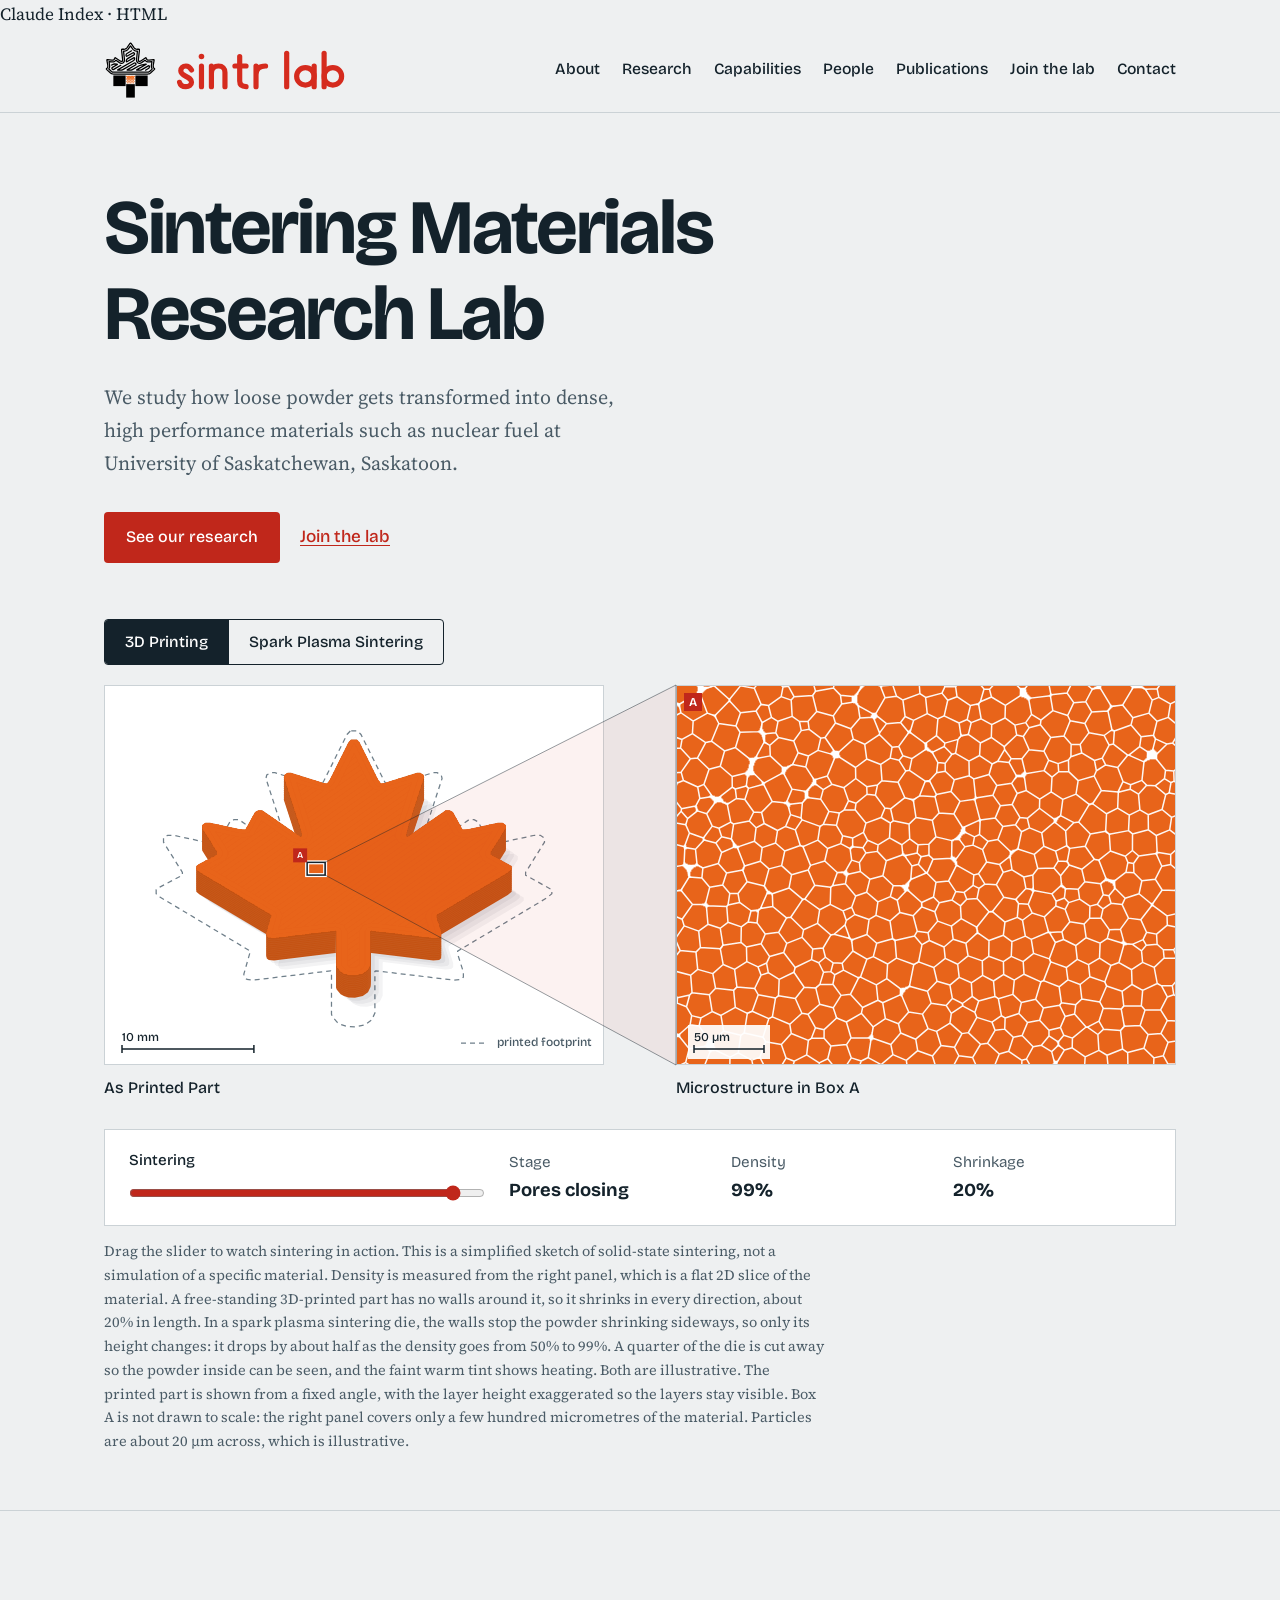
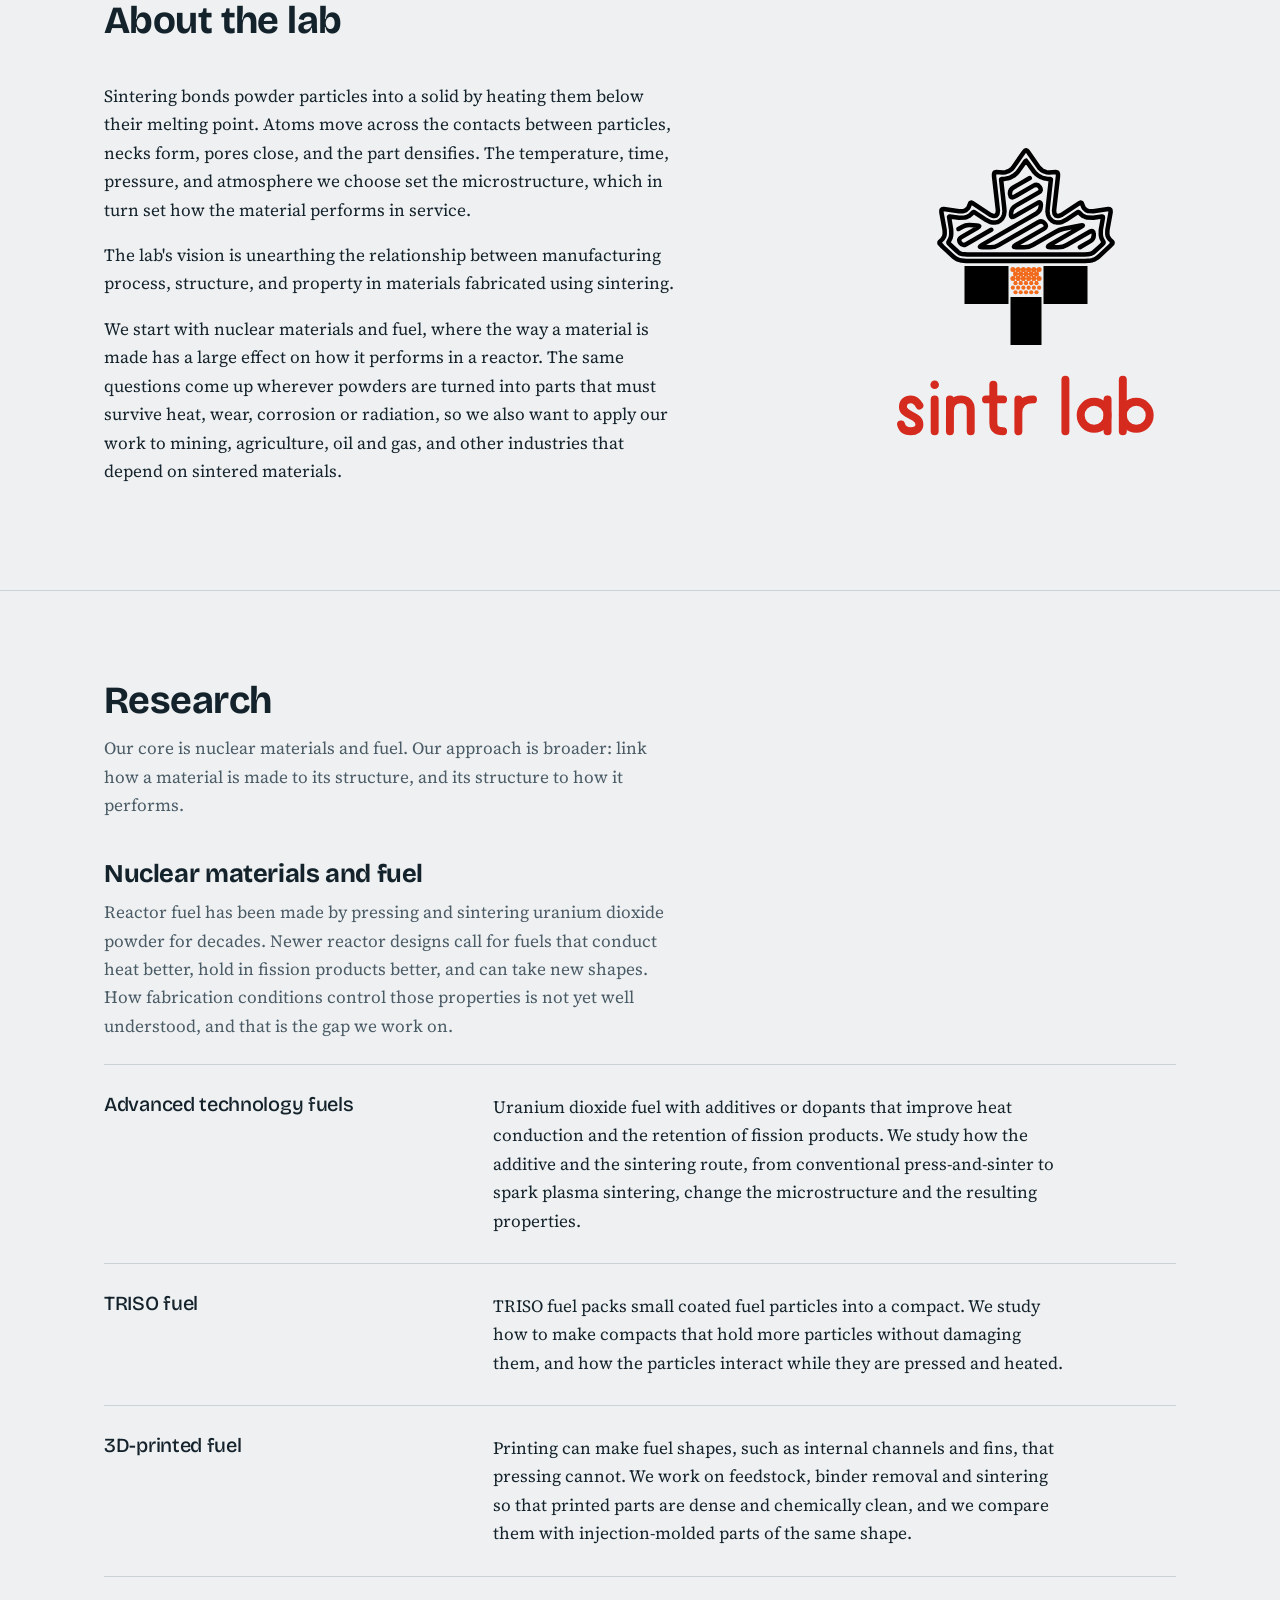
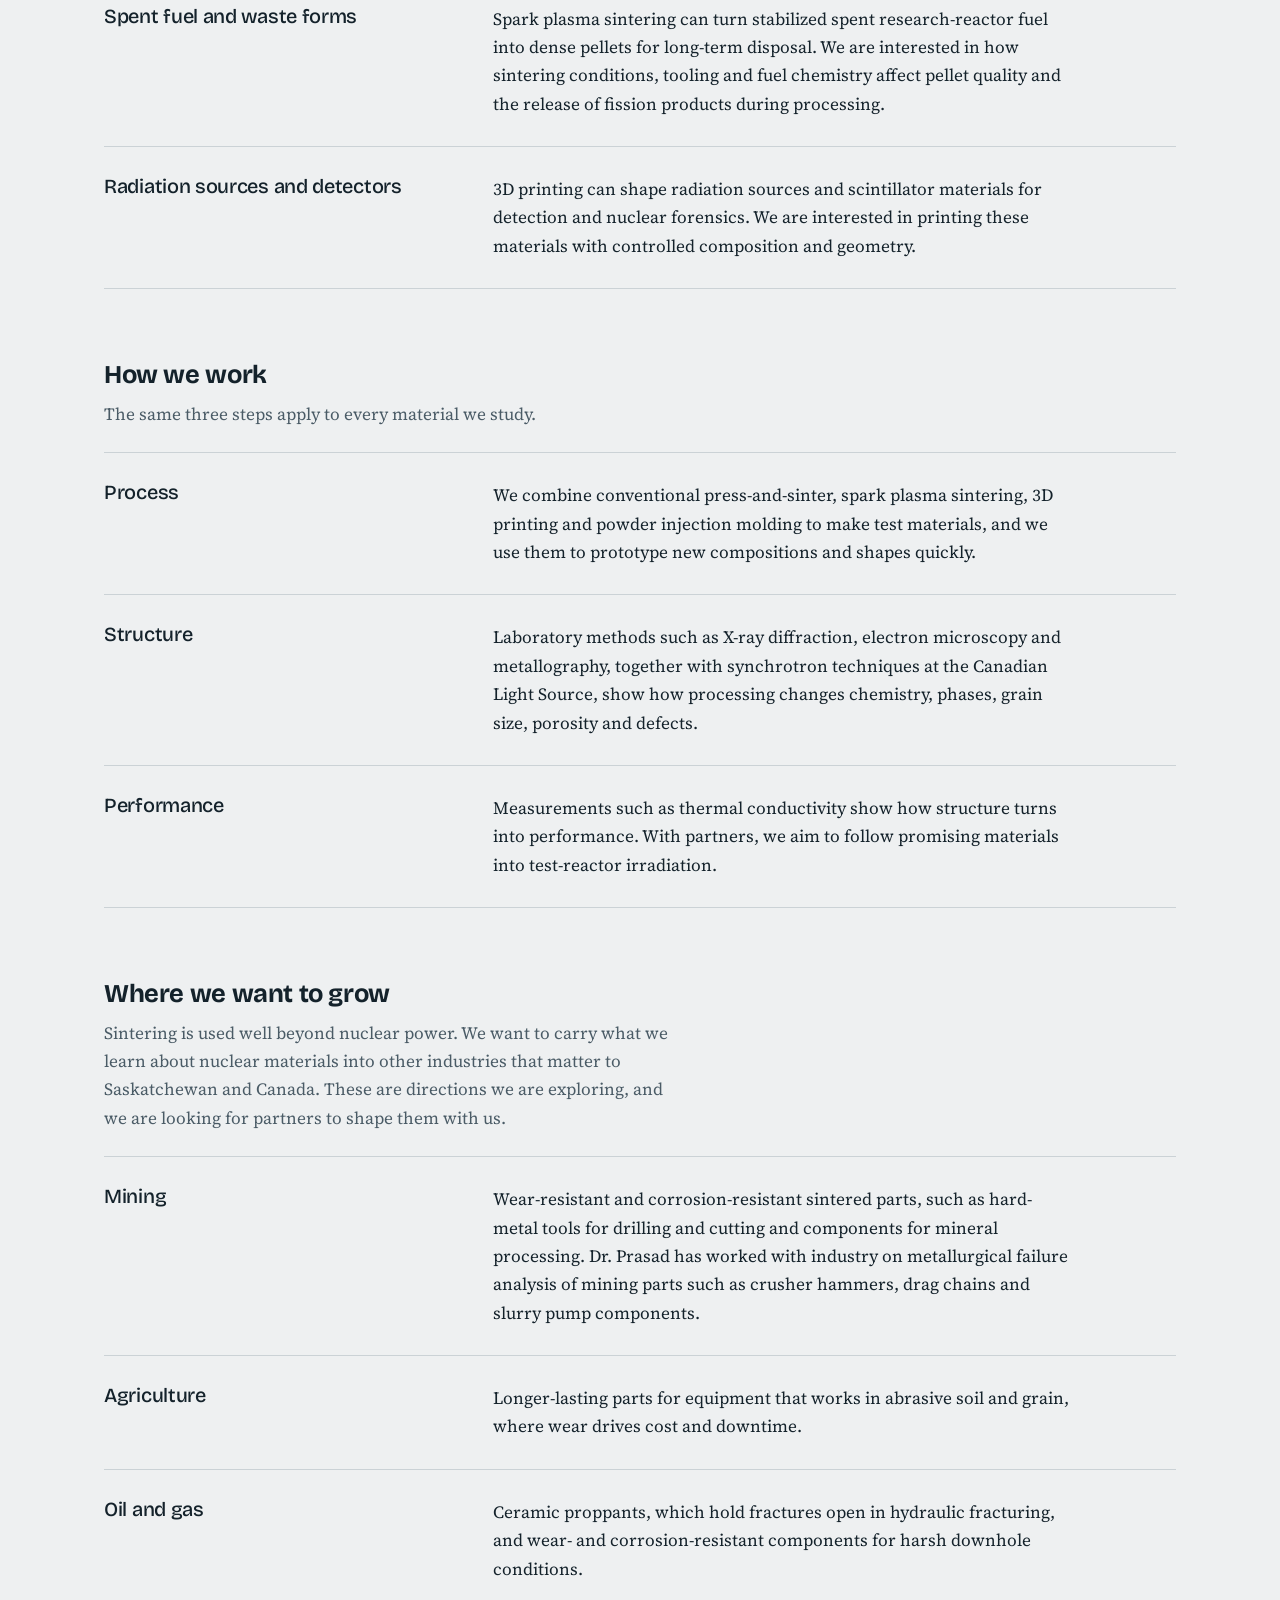
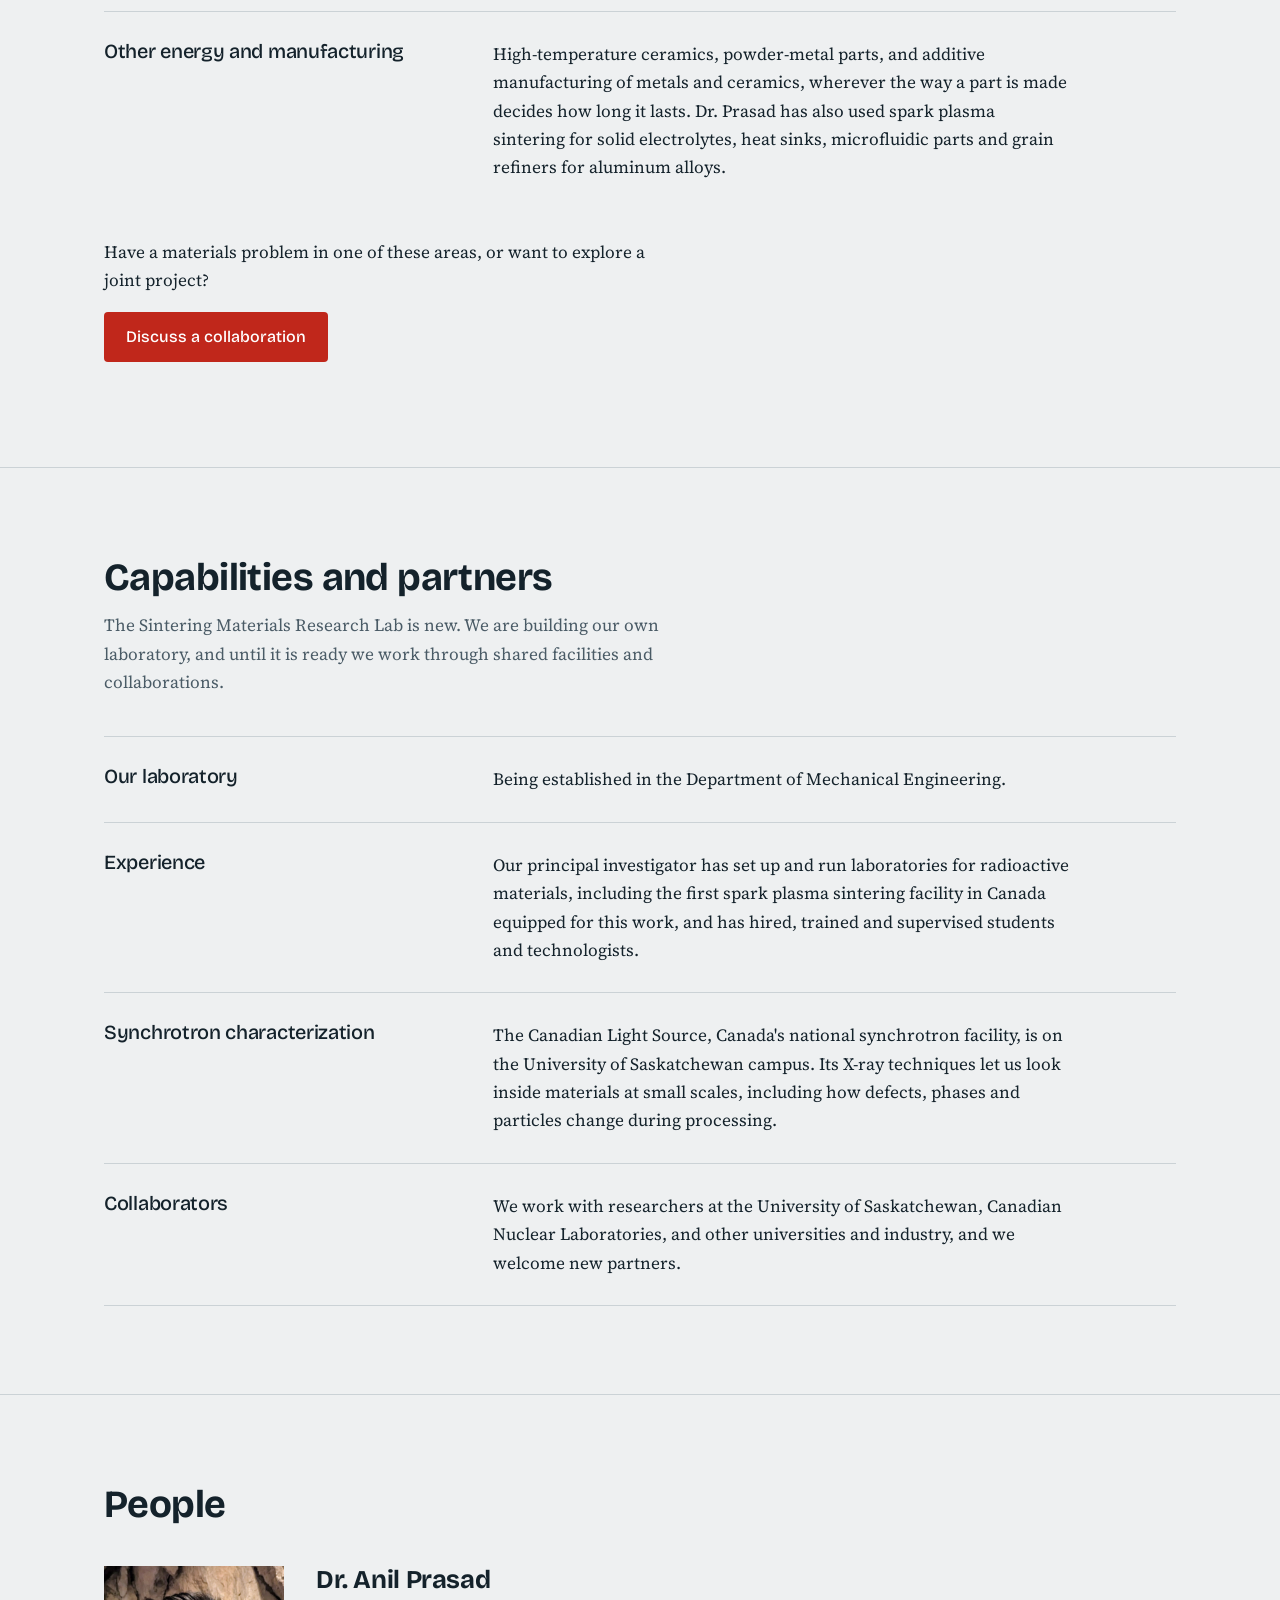
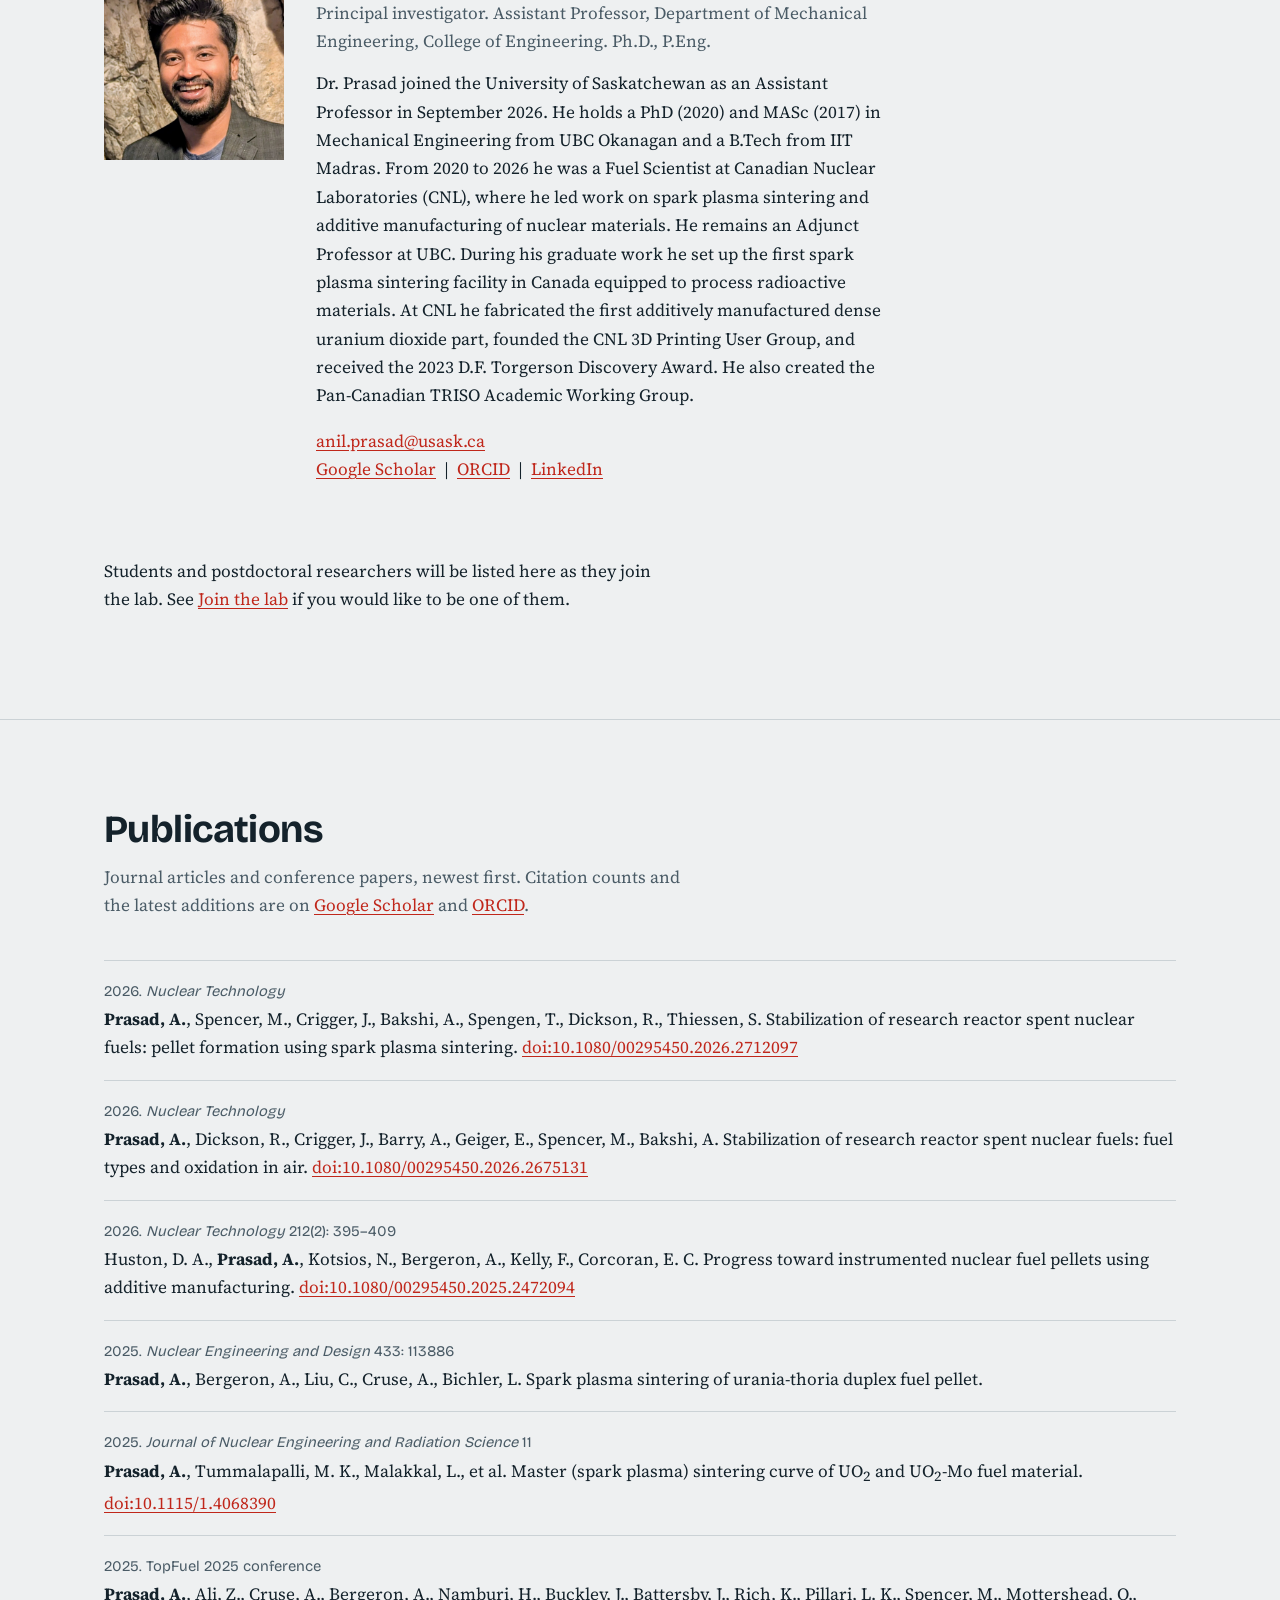
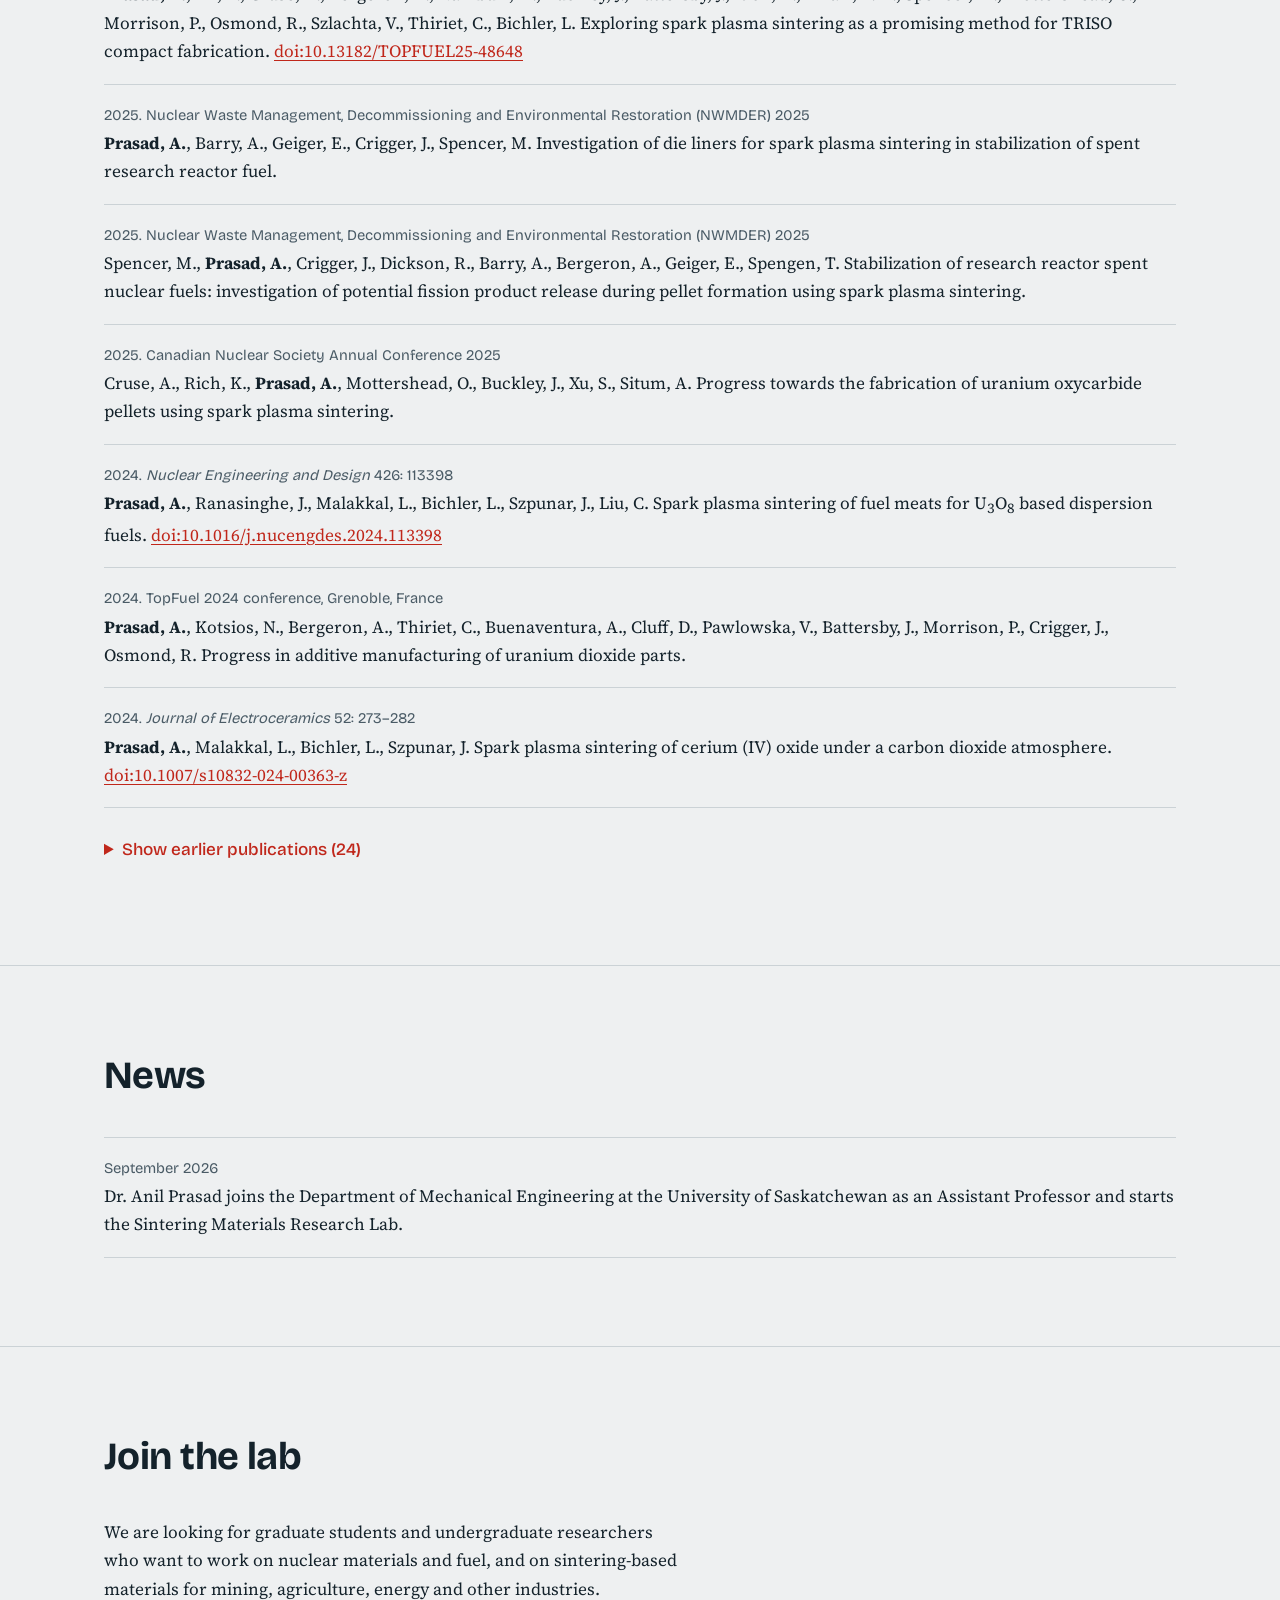
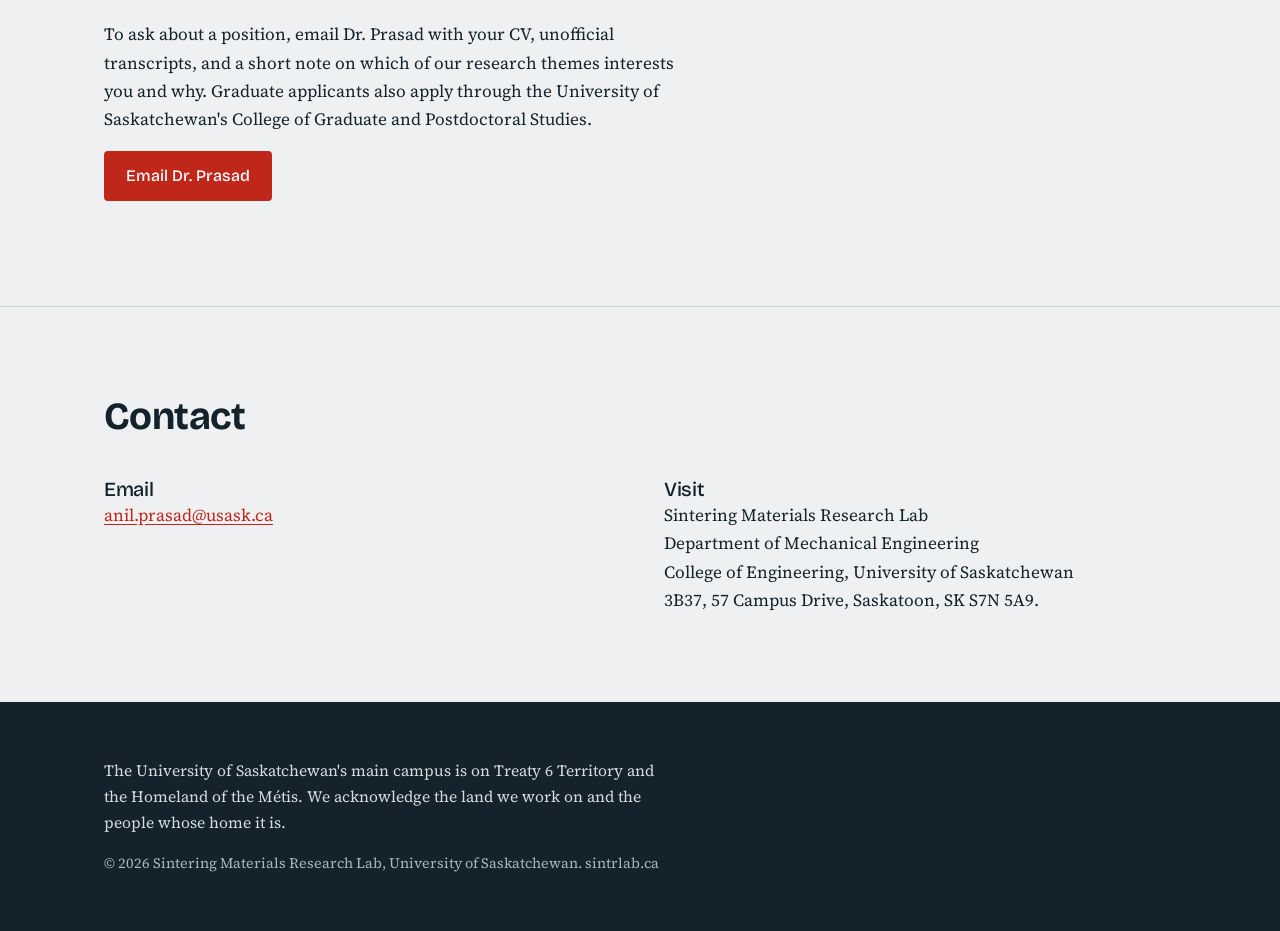
==== index.html @ dcf4328b "Update index.html" ====
Claude


Index · HTML
<!DOCTYPE html>
<html lang="en">
<head>
<meta charset="utf-8">
<meta name="viewport" content="width=device-width, initial-scale=1">
<title>Sintering Materials Research Lab | University of Saskatchewan</title>
<meta name="description" content="The Sintering Materials Research Lab at the University of Saskatchewan studies how powders become dense, high-performance materials, with a focus on nuclear materials and fuel. Saskatoon, Saskatchewan, Canada.">
<link rel="canonical" href="https://sintrlab.ca/">
<meta property="og:title" content="Sintering Materials Research Lab">
<meta property="og:description" content="Research on sintering, microstructure, and materials performance at the University of Saskatchewan.">
<meta property="og:url" content="https://sintrlab.ca/">
<meta property="og:type" content="website">
<meta name="theme-color" content="#EEF0F1">
<link rel="icon" type="image/svg+xml" href="sintrlab_symbol.svg">
<link rel="preconnect" href="https://fonts.googleapis.com">
<link rel="preconnect" href="https://fonts.gstatic.com" crossorigin>
<link href="https://fonts.googleapis.com/css2?family=Bricolage+Grotesque:opsz,wght@12..96,500;12..96,700&family=Source+Serif+4:ital,opsz,wght@0,8..60,400;0,8..60,600;1,8..60,400&display=swap" rel="stylesheet">
 
<!--
  DRAFT NOTES
  Every item in a yellow [bracket] is a placeholder to replace or confirm.
  Search this file for class="ph" to find them all.
-->
 
<style>
:root {
  --bg: #EEF0F1;
  --surface: #FFFFFF;
  --ink: #14222B;
  --ink-soft: #4A5B66;
  --line: #CBD2D6;
  --accent: #C0271B;
  --accent-deep: #9C1F15;
  --orange: #F26B1D;
  --slate: #7D8F9B;
  --ph: #FFF1B8;
  --head: "Bricolage Grotesque", "Helvetica Neue", Arial, sans-serif;
  --body: "Source Serif 4", Georgia, "Times New Roman", serif;
}
 
*, *::before, *::after { box-sizing: border-box; }
html { scroll-behavior: smooth; scroll-padding-top: 72px; }
body {
  margin: 0;
  background: var(--bg);
  color: var(--ink);
  font-family: var(--body);
  font-size: 1.075rem;
  line-height: 1.65;
  -webkit-font-smoothing: antialiased;
}
@media (prefers-reduced-motion: reduce) { html { scroll-behavior: auto; } }
 
h1, h2, h3 { font-family: var(--head); line-height: 1.12; margin: 0; letter-spacing: -0.015em; }
h1 { font-size: clamp(2.5rem, 6.4vw, 4.8rem); font-weight: 700; letter-spacing: -0.03em; max-width: 14ch; }
h2 { font-size: clamp(1.7rem, 3.2vw, 2.4rem); font-weight: 700; }
h3 { font-size: 1.25rem; font-weight: 500; }
p { margin: 0 0 1em; max-width: 64ch; }
a { color: var(--accent); text-underline-offset: 3px; }
a:hover { color: var(--accent-deep); }
:focus-visible { outline: 3px solid var(--accent); outline-offset: 3px; border-radius: 2px; }
 
.wrap { max-width: 1120px; margin: 0 auto; padding: 0 24px; }
.section { padding: 88px 0; border-top: 1px solid var(--line); }
.section-head { margin-bottom: 40px; }
.section-head p { color: var(--ink-soft); margin-top: 12px; }
 
.ph { background: var(--ph); padding: 0 0.25em; border-radius: 2px; }
 
.skip {
  position: absolute; left: 16px; top: -60px;
  background: var(--ink); color: #fff; padding: 10px 16px; z-index: 100;
}
.skip:focus { top: 12px; }
 
/* Header */
.site-header {
  position: sticky; top: 0; z-index: 50;
  background: rgba(238, 240, 241, 0.92);
  backdrop-filter: blur(8px);
  border-bottom: 1px solid var(--line);
}
.site-header .wrap { display: flex; align-items: center; justify-content: space-between; gap: 16px; min-height: 84px; flex-wrap: wrap; padding-top: 10px; padding-bottom: 10px; }
.brand { display: inline-flex; align-items: center; gap: 16px; text-decoration: none; }
.brand-symbol { height: 58px; width: auto; display: block; }
.brand-word { height: 46px; width: auto; display: block; }
 
.hero-grid { display: block; }
.nav { display: flex; gap: 22px; flex-wrap: wrap; }
.nav a { font-family: var(--head); font-weight: 500; font-size: 0.98rem; color: var(--ink); text-decoration: none; padding: 4px 0; border-bottom: 2px solid transparent; }
.nav a:hover { border-bottom-color: var(--accent); color: var(--ink); }
 
/* Hero */
.hero { padding: 72px 0 56px; }
.hero-sub { font-size: 1.25rem; color: var(--ink-soft); margin-top: 24px; max-width: 52ch; }
.hero-actions { display: flex; gap: 20px; align-items: center; flex-wrap: wrap; margin-top: 32px; }
.btn {
  display: inline-block; background: var(--accent); color: #fff;
  font-family: var(--head); font-weight: 500; font-size: 1rem;
  padding: 12px 22px; border-radius: 4px; text-decoration: none;
}
.btn:hover { background: var(--accent-deep); color: #fff; }
.text-link { font-family: var(--head); font-weight: 500; }
 
.ps-switch { display: inline-flex; border: 1px solid var(--ink); border-radius: 4px; overflow: hidden; margin: 56px 0 20px; font-family: var(--head); }
.ps-switch button { font: inherit; font-weight: 500; font-size: 0.98rem; padding: 9px 20px; border: 0; background: transparent; color: var(--ink); cursor: pointer; }
.ps-switch button + button { border-left: 1px solid var(--ink); }
.ps-switch button[aria-pressed="true"] { background: var(--ink); color: #fff; }
.ps-switch button:not([aria-pressed="true"]):hover { background: rgba(20, 34, 43, 0.08); }
.ps-stage { position: relative; display: grid; grid-template-columns: minmax(0, 1fr) minmax(0, 1fr); gap: 72px; }
.ps-panel { margin: 0; }
.ps-panel canvas { display: block; width: 100%; height: 380px; background: var(--surface); outline: 1px solid var(--line); outline-offset: -1px; }
.ps-panel figcaption { font-family: var(--head); font-size: 1rem; font-weight: 500; color: var(--ink); margin-top: 10px; }
.ps-links { position: absolute; inset: 0; width: 100%; height: 100%; pointer-events: none; overflow: visible; }
.ps-links polygon { fill: rgba(192, 39, 27, 0.06); stroke: rgba(20, 34, 43, 0.45); stroke-width: 1; }
.ps-controls { display: grid; grid-template-columns: minmax(0, 1.8fr) minmax(0, 1fr) minmax(0, 1fr) minmax(0, 1fr); gap: 24px; align-items: center; margin-top: 28px; padding: 18px 24px; background: var(--surface); border: 1px solid var(--line); font-family: var(--head); }
.ps-controls label { display: block; font-size: 0.95rem; font-weight: 500; margin-bottom: 6px; }
.ps-read { font-size: 0.95rem; color: var(--ink-soft); }
.ps-read strong { display: block; font-size: 1.15rem; font-weight: 700; color: var(--ink); }
input[type="range"] { width: 100%; accent-color: var(--accent); height: 28px; margin: 0; }
.ps-note { font-size: 0.9rem; color: var(--ink-soft); margin: 14px 0 0; max-width: 90ch; }
 
/* About */
.about-grid { display: grid; grid-template-columns: minmax(0, 1fr) 300px; gap: 72px; align-items: center; }
.about-logo { display: flex; flex-direction: column; align-items: center; gap: 20px; }
.about-symbol { width: 190px; height: auto; display: block; }
.about-word { width: 270px; height: auto; display: block; }
 
/* Research groups */
.group + .group { margin-top: 72px; }
.group-head { margin-bottom: 24px; }
.group-head h3 { font-size: 1.6rem; font-weight: 700; letter-spacing: -0.015em; }
.group-head p { color: var(--ink-soft); margin: 10px 0 0; }
.cta { margin-top: 28px; }
.more summary { cursor: pointer; font-family: var(--head); font-weight: 500; color: var(--accent); margin: 28px 0 12px; }
.more[open] summary { margin-bottom: 0; }
 
/* Rows */
.row {
  display: grid; grid-template-columns: minmax(0, 1fr) minmax(0, 2fr); gap: 24px 48px;
  padding: 28px 0; border-top: 1px solid var(--line);
}
.row:last-child { border-bottom: 1px solid var(--line); }
.row p:last-child { margin-bottom: 0; }
 
/* People */
.pi { display: grid; grid-template-columns: 180px minmax(0, 1fr); gap: 32px; align-items: start; margin-bottom: 56px; }
.avatar {
  width: 180px; height: 180px; background: var(--slate); color: #fff;
  display: grid; place-items: center; font-family: var(--head); font-weight: 700; font-size: 3rem;
}
.pi h3 { font-size: 1.6rem; font-weight: 700; margin-bottom: 4px; }
.pi .role { color: var(--ink-soft); margin-bottom: 14px; }
.table-wrap { overflow-x: auto; }
table { width: 100%; border-collapse: collapse; font-size: 1rem; }
caption { text-align: left; font-family: var(--head); font-weight: 700; font-size: 1.25rem; padding-bottom: 12px; }
th, td { text-align: left; padding: 14px 16px 14px 0; border-top: 1px solid var(--line); vertical-align: top; }
th { font-family: var(--head); font-weight: 500; color: var(--ink-soft); font-size: 0.95rem; }
tr:last-child td { border-bottom: 1px solid var(--line); }
.people-block + .people-block { margin-top: 48px; }
 
/* Lists */
.plain { list-style: none; margin: 0; padding: 0; }
.plain li { padding: 18px 0; border-top: 1px solid var(--line); }
.plain li:last-child { border-bottom: 1px solid var(--line); }
.plain .meta { display: block; font-family: var(--head); font-size: 0.92rem; color: var(--ink-soft); margin-bottom: 2px; }
 
/* Contact */
.contact-grid { display: grid; grid-template-columns: minmax(0, 1fr) minmax(0, 1fr); gap: 48px; }
address { font-style: normal; }
 
/* Footer */
.site-footer { background: var(--ink); color: #D5DCE0; padding: 56px 0; }
.site-footer a { color: #fff; }
.site-footer p { max-width: 70ch; font-size: 0.98rem; }
.site-footer .small { font-size: 0.9rem; color: #A9B6BE; margin: 0; }
 
@media (max-width: 820px) {
  .section { padding: 64px 0; }
  .row, .contact-grid { grid-template-columns: minmax(0, 1fr); gap: 12px; }
  .ps-switch { margin-top: 40px; }
  .ps-stage { grid-template-columns: minmax(0, 1fr); gap: 28px; }
  .ps-panel canvas { height: 340px; }
  .ps-panel + .ps-panel canvas { height: 260px; }
  .ps-controls { grid-template-columns: minmax(0, 1fr) minmax(0, 1fr) minmax(0, 1fr); gap: 16px; }
  .ps-controls > div:first-child { grid-column: 1 / -1; }
  .pi { grid-template-columns: minmax(0, 1fr); }
  .avatar { width: 120px; height: 120px; font-size: 2.2rem; }
  .nav { gap: 16px; }
  .brand { gap: 12px; }
  .brand-symbol { height: 46px; }
  .brand-word { height: 36px; }
  .about-grid { grid-template-columns: minmax(0, 1fr); gap: 36px; }
  .about-logo { align-items: flex-start; }
  .about-symbol { width: 130px; }
  .about-word { width: 210px; }
}
</style>
</head>
 
<body>
<a class="skip" href="#main">Skip to main content</a>
 
<header class="site-header">
  <div class="wrap">
    <a class="brand" href="#top" aria-label="Sintering Materials Research Lab, back to top"><img class="brand-symbol" src="sintrlab_symbol.svg" alt="" width="380" height="414"><img class="brand-word" src="sintrlab_wordmark.svg" alt="Sintr lab" width="442" height="116"></a>
    <nav class="nav" aria-label="Main">
      <a href="#about">About</a>
      <a href="#research">Research</a>
      <a href="#capabilities">Capabilities</a>
      <a href="#people">People</a>
      <a href="#publications">Publications</a>
      <a href="#join">Join the lab</a>
      <a href="#contact">Contact</a>
    </nav>
  </div>
</header>
 
<main id="main">
 
  <!-- Hero -->
  <section class="hero" id="top">
    <div class="wrap">
      <div class="hero-grid">
        <div>
          <h1>Sintering Materials Research Lab</h1>
          <p class="hero-sub">We study how loose powder gets transformed into dense, high performance materials such as nuclear fuel at University of Saskatchewan, Saskatoon.</p>
          <div class="hero-actions">
            <a class="btn" href="#research">See our research</a>
            <a class="text-link" href="#join">Join the lab</a>
          </div>
        </div>
      </div>
 
      <div class="ps-switch" role="group" aria-label="Sintering route">
        <button type="button" id="tabPart" aria-pressed="true">3D Printing</button>
        <button type="button" id="tabDie" aria-pressed="false">Spark Plasma Sintering</button>
      </div>
 
      <div class="ps-stage" id="psStage">
        <figure class="ps-panel">
          <canvas id="partCv" role="img" aria-label="A whole maple leaf printed in layers, seen at an angle. As the slider moves, the gaps between the printed roads and the layer lines close, and the leaf shrinks inside a dashed outline of its printed footprint."></canvas>
          <figcaption id="capLeft">As Printed Part</figcaption>
        </figure>
        <figure class="ps-panel">
          <canvas id="microCv" role="img" aria-label="Powder particles inside the material. As the slider moves, the particles bond at necks, pull together, and the pores close until the material is almost fully dense."></canvas>
          <figcaption>Microstructure in Box A</figcaption>
        </figure>
        <svg class="ps-links" id="psLinks" aria-hidden="true"><polygon points=""/></svg>
      </div>
 
      <div class="ps-controls">
        <div>
          <label for="progress">Sintering</label>
          <input id="progress" type="range" min="0" max="100" value="0" step="1">
        </div>
        <div class="ps-read" aria-live="polite">Stage<strong id="stage">As printed</strong></div>
        <div class="ps-read">Density<strong id="density">50%</strong></div>
        <div class="ps-read">Shrinkage<strong id="shrink">0%</strong></div>
      </div>
      <p class="ps-note">Drag the slider to watch sintering in action. This is a simplified sketch of solid-state sintering, not a simulation of a specific material. Density is measured from the right panel, which is a flat 2D slice of the material. A free-standing 3D-printed part has no walls around it, so it shrinks in every direction, about 20% in length. In a spark plasma sintering die, the walls stop the powder shrinking sideways, so only its height changes: it drops by about half as the density goes from 50% to 99%. A quarter of the die is cut away so the powder inside can be seen, and the faint warm tint shows heating. Both are illustrative. The printed part is shown from a fixed angle, with the layer height exaggerated so the layers stay visible. Box A is not drawn to scale: the right panel covers only a few hundred micrometres of the material. Particles are about 20 µm across, which is illustrative.</p>
    </div>
  </section>
 
  <!-- About -->
  <section class="section" id="about">
    <div class="wrap">
      <div class="section-head"><h2>About the lab</h2></div>
      <div class="about-grid">
        <div>
          <p>Sintering bonds powder particles into a solid by heating them below their melting point. Atoms move across the contacts between particles, necks form, pores close, and the part densifies. The temperature, time, pressure, and atmosphere we choose set the microstructure, which in turn set how the material performs in service.</p>
          <p>The lab's vision is unearthing the relationship between manufacturing process, structure, and property in materials fabricated using sintering.</p>
          <p>We start with nuclear materials and fuel, where the way a material is made has a large effect on how it performs in a reactor. The same questions come up wherever powders are turned into parts that must survive heat, wear, corrosion or radiation, so we also want to apply our work to mining, agriculture, oil and gas, and other industries that depend on sintered materials.</p>
        </div>
        <div class="about-logo">
          <img class="about-symbol" src="sintrlab_symbol.svg" alt="Sintr lab symbol: a maple leaf filled with a printed tool-path pattern, above pressing blocks and packed orange particles." width="380" height="414">
          <img class="about-word" src="sintrlab_wordmark.svg" alt="sintr lab" width="442" height="116">
        </div>
      </div>
    </div>
  </section>
 
  <!-- Research -->
  <section class="section" id="research">
    <div class="wrap">
      <div class="section-head">
        <h2>Research</h2>
        <p>Our core is nuclear materials and fuel. Our approach is broader: link how a material is made to its structure, and its structure to how it performs.</p>
      </div>
 
      <div class="group">
        <div class="group-head">
          <h3>Nuclear materials and fuel</h3>
          <p>Reactor fuel has been made by pressing and sintering uranium dioxide powder for decades. Newer reactor designs call for fuels that conduct heat better, hold in fission products better, and can take new shapes. How fabrication conditions control those properties is not yet well understood, and that is the gap we work on.</p>
        </div>
        <div class="row">
          <h3>Advanced technology fuels</h3>
          <p>Uranium dioxide fuel with additives or dopants that improve heat conduction and the retention of fission products. We study how the additive and the sintering route, from conventional press-and-sinter to spark plasma sintering, change the microstructure and the resulting properties.</p>
        </div>
        <div class="row">
          <h3>TRISO fuel</h3>
          <p>TRISO fuel packs small coated fuel particles into a compact. We study how to make compacts that hold more particles without damaging them, and how the particles interact while they are pressed and heated.</p>
        </div>
        <div class="row">
          <h3>3D-printed fuel</h3>
          <p>Printing can make fuel shapes, such as internal channels and fins, that pressing cannot. We work on feedstock, binder removal and sintering so that printed parts are dense and chemically clean, and we compare them with injection-molded parts of the same shape.</p>
        </div>
        <div class="row">
          <h3>Spent fuel and waste forms</h3>
          <p>Spark plasma sintering can turn stabilized spent research-reactor fuel into dense pellets for long-term disposal. We are interested in how sintering conditions, tooling and fuel chemistry affect pellet quality and the release of fission products during processing.</p>
        </div>
        <div class="row">
          <h3>Radiation sources and detectors</h3>
          <p>3D printing can shape radiation sources and scintillator materials for detection and nuclear forensics. We are interested in printing these materials with controlled composition and geometry.</p>
        </div>
      </div>
 
      <div class="group">
        <div class="group-head">
          <h3>How we work</h3>
          <p>The same three steps apply to every material we study.</p>
        </div>
        <div class="row">
          <h3>Process</h3>
          <p>We combine conventional press-and-sinter, spark plasma sintering, 3D printing and powder injection molding to make test materials, and we use them to prototype new compositions and shapes quickly.</p>
        </div>
        <div class="row">
          <h3>Structure</h3>
          <p>Laboratory methods such as X-ray diffraction, electron microscopy and metallography, together with synchrotron techniques at the Canadian Light Source, show how processing changes chemistry, phases, grain size, porosity and defects.</p>
        </div>
        <div class="row">
          <h3>Performance</h3>
          <p>Measurements such as thermal conductivity show how structure turns into performance. With partners, we aim to follow promising materials into test-reactor irradiation.</p>
        </div>
      </div>
 
      <div class="group">
        <div class="group-head">
          <h3>Where we want to grow</h3>
          <p>Sintering is used well beyond nuclear power. We want to carry what we learn about nuclear materials into other industries that matter to Saskatchewan and Canada. These are directions we are exploring, and we are looking for partners to shape them with us.</p>
        </div>
        <div class="row">
          <h3>Mining</h3>
          <p>Wear-resistant and corrosion-resistant sintered parts, such as hard-metal tools for drilling and cutting and components for mineral processing. Dr. Prasad has worked with industry on metallurgical failure analysis of mining parts such as crusher hammers, drag chains and slurry pump components.</p>
        </div>
        <div class="row">
          <h3>Agriculture</h3>
          <p>Longer-lasting parts for equipment that works in abrasive soil and grain, where wear drives cost and downtime.</p>
        </div>
        <div class="row">
          <h3>Oil and gas</h3>
          <p>Ceramic proppants, which hold fractures open in hydraulic fracturing, and wear- and corrosion-resistant components for harsh downhole conditions.</p>
        </div>
        <div class="row">
          <h3>Other energy and manufacturing</h3>
          <p>High-temperature ceramics, powder-metal parts, and additive manufacturing of metals and ceramics, wherever the way a part is made decides how long it lasts. Dr. Prasad has also used spark plasma sintering for solid electrolytes, heat sinks, microfluidic parts and grain refiners for aluminum alloys.</p>
        </div>
        <p class="cta">Have a materials problem in one of these areas, or want to explore a joint project?</p>
        <p><a class="btn" href="mailto:anil.prasad@usask.ca?subject=Collaboration%20inquiry%20-%20Sintering%20Materials%20Research%20Lab">Discuss a collaboration</a></p>
      </div>
    </div>
  </section>
 
  <!-- Capabilities and partners -->
  <section class="section" id="capabilities">
    <div class="wrap">
      <div class="section-head">
        <h2>Capabilities and partners</h2>
        <p>The Sintering Materials Research Lab is new. We are building our own laboratory, and until it is ready we work through shared facilities and collaborations.</p>
      </div>
      <div class="row">
        <h3>Our laboratory</h3>
        <p>Being established in the Department of Mechanical Engineering.</p>
      </div>
      <div class="row">
        <h3>Experience</h3>
        <p>Our principal investigator has set up and run laboratories for radioactive materials, including the first spark plasma sintering facility in Canada equipped for this work, and has hired, trained and supervised students and technologists.</p>
      </div>
      <div class="row">
        <h3>Synchrotron characterization</h3>
        <p>The Canadian Light Source, Canada's national synchrotron facility, is on the University of Saskatchewan campus. Its X-ray techniques let us look inside materials at small scales, including how defects, phases and particles change during processing.</p>
      </div>
      <div class="row">
        <h3>Collaborators</h3>
        <p>We work with researchers at the University of Saskatchewan, Canadian Nuclear Laboratories, and other universities and industry, and we welcome new partners.</p>
      </div>
    </div>
  </section>
 
  <!-- People -->
  <section class="section" id="people">
    <div class="wrap">
      <div class="section-head"><h2>People</h2></div>
 
      <div class="pi">
        <div class="avatar"><img src="Anil_prasad.jpg" alt="Dr. Anil Prasad" width="180" height="194" style="width:100%;height:100%;object-fit:cover;object-position:50% 25%;display:block"></div>
        <div>
          <h3>Dr. Anil Prasad</h3>
          <p class="role">Principal investigator. Assistant Professor, Department of Mechanical Engineering, College of Engineering. Ph.D., P.Eng.</p>
          <p>Dr. Prasad joined the University of Saskatchewan as an Assistant Professor in September 2026. He holds a PhD (2020) and MASc (2017) in Mechanical Engineering from UBC Okanagan and a B.Tech from IIT Madras. From 2020 to 2026 he was a Fuel Scientist at Canadian Nuclear Laboratories (CNL), where he led work on spark plasma sintering and additive manufacturing of nuclear materials. He remains an Adjunct Professor at UBC. During his graduate work he set up the first spark plasma sintering facility in Canada equipped to process radioactive materials. At CNL he fabricated the first additively manufactured dense uranium dioxide part, founded the CNL 3D Printing User Group, and received the 2023 D.F. Torgerson Discovery Award. He also created the Pan-Canadian TRISO Academic Working Group.</p>
          <p><a href="mailto:anil.prasad@usask.ca">anil.prasad@usask.ca</a><br><a href="https://scholar.google.com/citations?hl=en&user=GAYjEOsAAAAJ">Google Scholar</a> &nbsp;|&nbsp; <a href="https://orcid.org/0000-0002-8381-9841">ORCID</a> &nbsp;|&nbsp; <a href="https://www.linkedin.com/in/prasadanil/">LinkedIn</a></p>
        </div>
      </div>
 
      <p>Students and postdoctoral researchers will be listed here as they join the lab. See <a href="#join">Join the lab</a> if you would like to be one of them.</p>
    </div>
  </section>
 
  <!-- Publications -->
  <section class="section" id="publications">
    <div class="wrap">
      <div class="section-head">
        <h2>Publications</h2>
        <p>Journal articles and conference papers, newest first. Citation counts and the latest additions are on <a href="https://scholar.google.com/citations?hl=en&user=GAYjEOsAAAAJ">Google Scholar</a> and <a href="https://orcid.org/0000-0002-8381-9841">ORCID</a>.</p>
      </div>
      <ul class="plain">
        <li><span class="meta">2026. <em>Nuclear Technology</em></span><strong>Prasad, A.</strong>, Spencer, M., Crigger, J., Bakshi, A., Spengen, T., Dickson, R., Thiessen, S. Stabilization of research reactor spent nuclear fuels: pellet formation using spark plasma sintering. <a href="https://doi.org/10.1080/00295450.2026.2712097">doi:10.1080/00295450.2026.2712097</a></li>
        <li><span class="meta">2026. <em>Nuclear Technology</em></span><strong>Prasad, A.</strong>, Dickson, R., Crigger, J., Barry, A., Geiger, E., Spencer, M., Bakshi, A. Stabilization of research reactor spent nuclear fuels: fuel types and oxidation in air. <a href="https://doi.org/10.1080/00295450.2026.2675131">doi:10.1080/00295450.2026.2675131</a></li>
        <li><span class="meta">2026. <em>Nuclear Technology</em> 212(2): 395–409</span>Huston, D. A., <strong>Prasad, A.</strong>, Kotsios, N., Bergeron, A., Kelly, F., Corcoran, E. C. Progress toward instrumented nuclear fuel pellets using additive manufacturing. <a href="https://doi.org/10.1080/00295450.2025.2472094">doi:10.1080/00295450.2025.2472094</a></li>
        <li><span class="meta">2025. <em>Nuclear Engineering and Design</em> 433: 113886</span><strong>Prasad, A.</strong>, Bergeron, A., Liu, C., Cruse, A., Bichler, L. Spark plasma sintering of urania-thoria duplex fuel pellet.</li>
        <li><span class="meta">2025. <em>Journal of Nuclear Engineering and Radiation Science</em> 11</span><strong>Prasad, A.</strong>, Tummalapalli, M. K., Malakkal, L., et al. Master (spark plasma) sintering curve of UO<sub>2</sub> and UO<sub>2</sub>-Mo fuel material. <a href="https://doi.org/10.1115/1.4068390">doi:10.1115/1.4068390</a></li>
        <li><span class="meta">2025. TopFuel 2025 conference</span><strong>Prasad, A.</strong>, Ali, Z., Cruse, A., Bergeron, A., Namburi, H., Buckley, J., Battersby, J., Rich, K., Pillari, L. K., Spencer, M., Mottershead, O., Morrison, P., Osmond, R., Szlachta, V., Thiriet, C., Bichler, L. Exploring spark plasma sintering as a promising method for TRISO compact fabrication. <a href="https://doi.org/10.13182/TOPFUEL25-48648">doi:10.13182/TOPFUEL25-48648</a></li>
        <li><span class="meta">2025. Nuclear Waste Management, Decommissioning and Environmental Restoration (NWMDER) 2025</span><strong>Prasad, A.</strong>, Barry, A., Geiger, E., Crigger, J., Spencer, M. Investigation of die liners for spark plasma sintering in stabilization of spent research reactor fuel.</li>
        <li><span class="meta">2025. Nuclear Waste Management, Decommissioning and Environmental Restoration (NWMDER) 2025</span>Spencer, M., <strong>Prasad, A.</strong>, Crigger, J., Dickson, R., Barry, A., Bergeron, A., Geiger, E., Spengen, T. Stabilization of research reactor spent nuclear fuels: investigation of potential fission product release during pellet formation using spark plasma sintering.</li>
        <li><span class="meta">2025. Canadian Nuclear Society Annual Conference 2025</span>Cruse, A., Rich, K., <strong>Prasad, A.</strong>, Mottershead, O., Buckley, J., Xu, S., Situm, A. Progress towards the fabrication of uranium oxycarbide pellets using spark plasma sintering.</li>
        <li><span class="meta">2024. <em>Nuclear Engineering and Design</em> 426: 113398</span><strong>Prasad, A.</strong>, Ranasinghe, J., Malakkal, L., Bichler, L., Szpunar, J., Liu, C. Spark plasma sintering of fuel meats for U<sub>3</sub>O<sub>8</sub> based dispersion fuels. <a href="https://doi.org/10.1016/j.nucengdes.2024.113398">doi:10.1016/j.nucengdes.2024.113398</a></li>
        <li><span class="meta">2024. TopFuel 2024 conference, Grenoble, France</span><strong>Prasad, A.</strong>, Kotsios, N., Bergeron, A., Thiriet, C., Buenaventura, A., Cluff, D., Pawlowska, V., Battersby, J., Morrison, P., Crigger, J., Osmond, R. Progress in additive manufacturing of uranium dioxide parts.</li>
        <li><span class="meta">2024. <em>Journal of Electroceramics</em> 52: 273–282</span><strong>Prasad, A.</strong>, Malakkal, L., Bichler, L., Szpunar, J. Spark plasma sintering of cerium (IV) oxide under a carbon dioxide atmosphere. <a href="https://doi.org/10.1007/s10832-024-00363-z">doi:10.1007/s10832-024-00363-z</a></li>
      </ul>
      <details class="more">
        <summary>Show earlier publications (24)</summary>
        <ul class="plain">
        <li><span class="meta">2024. TopFuel 2024 conference, Grenoble, France</span><strong>Prasad, A.</strong>, Kermani, A., Osmond, R., Morrison, P., Szlachta, V., Atfield, J., Yaraskavitch, L. Fabrication of homogenised TRISO analogue fuel for reactor physics testing.</li>
        <li><span class="meta">2024. TopFuel 2024 conference, Grenoble, France</span><strong>Prasad, A.</strong>, Spencer, M., Geiger, E., Barry, A. Application of spark plasma sintering for stabilisation of spent research reactor fuel materials.</li>
        <li><span class="meta">2024. Generation IV and Small Reactors (G4SR-5) conference</span>Buckley, J., Spencer, M., <strong>Prasad, A.</strong>, Battersby, J., Osmond, R., Thiriet, C., Pawlowska, V., Pillari, L., Bichler, L. Fabrication of graphitic matrix fuel compacts applicable to high temperature gas cooled reactors.</li>
        <li><span class="meta">2024. 43rd Annual Canadian Nuclear Society Conference</span>Liu, C., <strong>Prasad, A.</strong>, Kotsios, N., Afolabi, O., Bentoumi, G., Li, L. The use of additive manufacturing for fabrication of radiation sources in nuclear forensics applications.</li>
        <li><span class="meta">2023. <em>Nuclear Engineering and Technology</em> 55(10): 3725–3731</span>Malakkal, L., <strong>Prasad, A.</strong>, Ranasinghe, J., Tummalapalli, M. K., Jossou, E., Bichler, L., Szpunar, J. Enhanced thermal conductivity of spark plasma sintered thorium dioxide-silicon carbide composite fuel pellets.</li>
        <li><span class="meta">2023. 5th Canadian Conference on Nuclear Waste Management, Decommissioning and Environmental Restoration</span>Spencer, M., Barry, A., Bergeron, A., Crigger, B., Dickson, R., Goliad, A., <strong>Prasad, A.</strong>, Stoddard, T. The use of spark plasma sintering for compact formation from chemically stabilised research reactor fuels for disposal.</li>
        <li><span class="meta">2022. <em>International Journal of Metalcasting</em> 16: 573–584</span>Karanam, A., <strong>Prasad, A.</strong>, Bichler, L., Birnie-Browne, R. In-service performance of high-manganese steel clinker crusher hammer.</li>
        <li><span class="meta">2022. <em>Journal of Nuclear Materials</em> 559: 153444</span>Tummalapalli, M. K., Szpunar, J. A., <strong>Prasad, A.</strong>, Malakkal, L., Bichler, L. Evaluation of thermophysical properties of UO<sub>2</sub>-10 vol% Mo nuclear fuel pellets. <a href="https://doi.org/10.1016/j.jnucmat.2021.153444">doi:10.1016/j.jnucmat.2021.153444</a></li>
        <li><span class="meta">2021. <em>Nuclear Engineering and Technology</em> 53(12): 4052–4059</span>Tummalapalli, M. K., Szpunar, J. A., <strong>Prasad, A.</strong>, Bichler, L. EBSD studies on microstructure and crystallographic orientation of UO<sub>2</sub>-Mo composite fuels.</li>
        <li><span class="meta">2021. <em>Journal of Nuclear Materials</em> 549: 152900</span>Ranasinghe, J., Malakkal, L., Szpunar, B., <strong>Prasad, A.</strong>, Jossou, E., Szpunar, J., Bichler, L. DFT and experimental study on the thermal conductivity of U<sub>3</sub>O<sub>8</sub> and U<sub>3</sub>O<sub>8</sub>-X (X = Al and Mo). <a href="https://doi.org/10.1016/j.jnucmat.2021.152900">doi:10.1016/j.jnucmat.2021.152900</a></li>
        <li><span class="meta">2020. <em>Scripta Materialia</em> 186: 375–380</span>Karati, A., Hariharan, V. S., Ghosh, S., <strong>Prasad, A.</strong>, Nagini, M., Guruvidyathri, K., Mallik, R. C., Shabadi, R., Bichler, L., Murty, B. S., Varadaraju, U. V. Thermoelectric properties of half-Heusler high-entropy Ti<sub>2</sub>NiCoSn<sub>1-x</sub>Sb<sub>1+x</sub> (x = 0.5, 1) alloys with VEC &gt; 18.</li>
        <li><span class="meta">2019. <em>Nanomaterials</em> 9(8): 1086</span>Zhu, H., <strong>Prasad, A.</strong>, Doja, S., Bichler, L., Liu, J. Spark plasma sintering of lithium aluminum germanium phosphate solid electrolyte and its electrochemical properties.</li>
        <li><span class="meta">2019. <em>Journal of Nuclear Materials</em> 527: 151811</span>Malakkal, L., <strong>Prasad, A.</strong>, Ranasinghe, J., Jossou, E., Olamedji, D., Szpunar, B., Bichler, L., Szpunar, J. The effect of SPS processing parameters on the microstructure and thermal conductivity of ThO<sub>2</sub>.</li>
        <li><span class="meta">2019. <em>Journal of Alloys and Compounds</em> 798: 507–516</span>Malakkal, L., <strong>Prasad, A.</strong>, Jossou, E., Ranasinghe, J., Szpunar, B., Bichler, L., Szpunar, J. Thermal conductivity of bulk and porous ThO<sub>2</sub>: atomistic and experimental study.</li>
        <li><span class="meta">2019. <em>Ceramic Transactions</em> 266: 39–48</span><strong>Prasad, A.</strong>, Malakkal, L., Szpunar, J., Bichler, L. Optimizing processing conditions for thorium dioxide using spark plasma sintering. <a href="https://doi.org/10.1002/9781119631460.ch12">doi:10.1002/9781119631460.ch12</a></li>
        <li><span class="meta">2019. <em>Scientific Reports</em> 9: 6326</span>Malakkal, L., <strong>Prasad, A.</strong>, Oladimeji, D., Jossou, E., Ranasinghe, J., Szpunar, B., Bichler, L., Szpunar, J. Atomistic and experimental study on thermal conductivity of bulk and porous cerium dioxide.</li>
        <li><span class="meta">2019. <em>Transactions of the Indian Institute of Metals</em> 72(6): 1399–1403</span><strong>Prasad, A.</strong>, Lafortune, L., Mok, J., Bichler, L. An investigation on spark plasma sintering of a carbon black grain refiner for the aluminum alloy B319.</li>
        <li><span class="meta">2018. <em>Transactions of the Indian Institute of Metals</em> 71(11): 2759–2763</span><strong>Prasad, A.</strong>, Mok, J., Lafortune, L., Bichler, L. Grain refinement of B319 alloy using spark plasma sintered Al–Ti–C grain refiners.</li>
        <li><span class="meta">2018. Materials Science &amp; Technology 2018 proceedings</span>Doja, S., <strong>Prasad, A.</strong>, Bichler, L. Spark plasma sintering of pure cadmium.</li>
        <li><span class="meta">2018. <em>Acta Materialia</em> 153: 214–225</span>Chattopadhyay, C., <strong>Prasad, A.</strong>, Murty, B. S. Phase prediction in high entropy alloys: a kinetic approach.</li>
        <li><span class="meta">2018. <em>Ceramic Transactions</em> 261: 217–224</span><strong>Prasad, A.</strong>, Malakkal, L., Bichler, L., Szpunar, J. Challenges in spark plasma sintering of cerium (IV) oxide.</li>
        <li><span class="meta">2018. <em>Ceramic Transactions</em> 261: 127–136</span><strong>Prasad, A.</strong>, Doja, S., Bichler, L. On the effect of electric field during spark plasma sintering: a “Faraday cage” approach.</li>
        <li><span class="meta">2017. <em>Materials &amp; Design</em> 126: 37–46</span>Vaidya, M., <strong>Prasad, A.</strong>, Parakh, A., Murty, B. S. Influence of sequence of elemental addition on phase evolution in nanocrystalline AlCoCrFeNi: novel approach to alloy synthesis using mechanical alloying.</li>
        <li><span class="meta">2016. Canadian Society for Mechanical Engineering International Congress 2016</span><strong>Prasad, A.</strong>, Malakkal, L., Bichler, L., Szpunar, J. Effect of spark plasma sintering process parameters on density and microstructure of cerium (IV) oxide.</li>
        </ul>
      </details>
    </div>
  </section>
 
  <!-- News -->
  <section class="section" id="news">
    <div class="wrap">
      <div class="section-head"><h2>News</h2></div>
      <ul class="plain">
        <li><span class="meta">September 2026</span>Dr. Anil Prasad joins the Department of Mechanical Engineering at the University of Saskatchewan as an Assistant Professor and starts the Sintering Materials Research Lab.</li>
        <!--<li><span class="meta"><span class="ph">[Date]</span></span><span class="ph">[Add the next announcement: a new paper, award, grant, or student milestone.]</span></li>-->
      </ul>
    </div>
  </section>
 
  <!-- Join -->
  <section class="section" id="join">
    <div class="wrap">
      <div class="section-head"><h2>Join the lab</h2></div>
      <p>We are looking for graduate students and undergraduate researchers who want to work on nuclear materials and fuel, and on sintering-based materials for mining, agriculture, energy and other industries.</p>
      <p>To ask about a position, email Dr. Prasad with your CV, unofficial transcripts, and a short note on which of our research themes interests you and why. Graduate applicants also apply through the University of Saskatchewan's College of Graduate and Postdoctoral Studies.</p>
      <p><a class="btn" href="mailto:anil.prasad@usask.ca?subject=Research%20position%20inquiry%20-%20Sintering%20Materials%20Research%20Lab">Email Dr. Prasad</a></p>
    </div>
  </section>
 
  <!-- Contact -->
  <section class="section" id="contact">
    <div class="wrap">
      <div class="section-head"><h2>Contact</h2></div>
      <div class="contact-grid">
        <div>
          <h3>Email</h3>
          <p><a href="mailto:anil.prasad@usask.ca">anil.prasad@usask.ca</a></p>
        </div>
        <div>
          <h3>Visit</h3>
          <address>
            Sintering Materials Research Lab<br>
            Department of Mechanical Engineering<br>
            College of Engineering, University of Saskatchewan<br>
            3B37, 57 Campus Drive, Saskatoon, SK S7N 5A9. 
          </address>
        </div>
      </div>
    </div>
  </section>
</main>
 
<footer class="site-footer">
  <div class="wrap">
    <p>The University of Saskatchewan's main campus is on Treaty 6 Territory and the Homeland of the Métis. We acknowledge the land we work on and the people whose home it is. </p>
    <p class="small">&copy; 2026 Sintering Materials Research Lab, University of Saskatchewan. sintrlab.ca</p>
  </div>
</footer>
 
<script>
/* Sintering model: fixed-size particles, necks that widen at contacts,
   and centre-to-centre approach (shrinkage) as the necks grow. */
function mulberry32(a) {
  return function () {
    a |= 0; a = (a + 0x6D2B79F5) | 0;
    let x = Math.imul(a ^ (a >>> 15), 1 | a);
    x = (x + Math.imul(x ^ (x >>> 7), 61 | x)) ^ x;
    return ((x ^ (x >>> 14)) >>> 0) / 4294967296;
  };
}
 
function createModel(W, H, rm, opts) {
  opts = Object.assign({ gapK: 2.15, vac: 0.09, small: 0.3, pull: 0.5, epsMax: 0.4, overlap: 0.8, seed: 11 }, opts || {});
  const rnd = mulberry32(opts.seed);
  const gap = rm * opts.gapK;
  const rowH = gap * 0.866;
  const margin = rm * 2.4;
  const cols = Math.max(2, Math.floor((W - 2 * margin) / gap));
  const rows = Math.max(2, Math.floor((H - 2 * margin) / rowH));
  const ox = (W - (cols - 1) * gap - gap / 2) / 2;
  const oy = (H - (rows - 1) * rowH) / 2;
 
  // Loose powder: mixed sizes, a few vacancies, slightly irregular packing.
  const parts = [];
  for (let j = 0; j < rows; j++) {
    for (let i = 0; i < cols; i++) {
      if (rnd() < opts.vac) continue;
      const small = rnd() < opts.small;
      parts.push({
        x: ox + i * gap + (j % 2 ? gap / 2 : 0) + (rnd() - 0.5) * gap * 0.10,
        y: oy + j * rowH + (rnd() - 0.5) * gap * 0.10,
        r: small ? rm * (0.46 + 0.16 * rnd()) : rm * (0.88 + 0.2 * rnd())
      });
    }
  }
 
  // Candidate neighbour pairs.
  let cand = [];
  for (let a = 0; a < parts.length; a++) {
    for (let b = a + 1; b < parts.length; b++) {
      const dx = parts[b].x - parts[a].x, dy = parts[b].y - parts[a].y;
      const lim = Math.max(gap * 1.25, (parts[a].r + parts[b].r) * 1.7);
      if (dx * dx + dy * dy < lim * lim) cand.push([a, b]);
    }
  }
 
  // Settle the powder: remove overlaps and let nearby particles touch.
  for (let it = 0; it < 100; it++) {
    for (const [a, b] of cand) {
      const A = parts[a], B = parts[b];
      let dx = B.x - A.x, dy = B.y - A.y;
      const d = Math.hypot(dx, dy) || 1e-6;
      const sum = A.r + B.r, diff = d - sum;
      let s = 0;
      if (diff < 0) s = diff * 0.45;
      else if (diff < sum * opts.pull) s = diff * 0.10;
      else continue;
      dx /= d; dy /= d;
      A.x += dx * s; A.y += dy * s;
      B.x -= dx * s; B.y -= dy * s;
    }
  }
 
  // Keep pairs that are in (or almost in) contact.
  const pairs = [];
  for (const [a, b] of cand) {
    const A = parts[a], B = parts[b];
    const d = Math.hypot(B.x - A.x, B.y - A.y), sum = A.r + B.r;
    if (d < sum * 1.15) {
      const g0 = Math.max(0, d - sum);
      const k = Math.min(1, Math.max(0, 1 - g0 / (0.1 * sum)));
      pairs.push({ a, b, k });
    }
  }
 
  // Drop particles that touch nothing: in a real compact every grain is supported.
  const deg = new Array(parts.length).fill(0);
  for (const pr of pairs) if (pr.k > 0) { deg[pr.a]++; deg[pr.b]++; }
  const remap = new Array(parts.length).fill(-1);
  const kept = [];
  parts.forEach((q, i) => { if (deg[i] > 0) { remap[i] = kept.length; kept.push(q); } });
  parts.length = 0; kept.forEach(q => parts.push(q));
  for (const pr of pairs) { pr.a = remap[pr.a]; pr.b = remap[pr.b]; }
 
  let cx = 0, cy = 0;
  for (const p of parts) { cx += p.x; cy += p.y; }
  cx /= parts.length; cy /= parts.length;
 
  const maxNeck = 0.8; // neck radius as a fraction of particle radius at p = 1
 
  // Final arrangement: the compact contracts and particles rearrange into the voids.
  // Particles keep their size; they may only overlap slightly, where grains press together.
  const shrink = 1 - opts.epsMax;
  const end = parts.map(q => ({ x: cx + (q.x - cx) * shrink, y: cy + (q.y - cy) * shrink, r: q.r }));
  for (let it = 0; it < 500; it++) {
    for (let a = 0; a < end.length; a++) {
      for (let b = a + 1; b < end.length; b++) {
        const A = end[a], B = end[b];
        const dx = B.x - A.x, dy = B.y - A.y;
        const lim = (A.r + B.r) * opts.overlap;
        const d2 = dx * dx + dy * dy;
        if (d2 >= lim * lim) continue;
        const d = Math.sqrt(d2) || 1e-6;
        const push = (lim - d) * 0.5 * 0.5;
        const ux = dx / d, uy = dy / d;
        A.x -= ux * push; A.y -= uy * push;
        B.x += ux * push; B.y += uy * push;
      }
    }
  }
 
  function frame(p) {
    // Neck growth is fast at first and slows down, as in diffusion-controlled sintering.
    const nfrac = maxNeck * Math.pow(Math.max(p, 0), 0.33);
    // Particles move from the loose arrangement toward the compacted one as the necks widen.
    const g = Math.pow(nfrac / maxNeck, 2);
 
    const pos = parts.map((q, i) => ({
      x: q.x + (end[i].x - q.x) * g,
      y: q.y + (end[i].y - q.y) * g,
      r: q.r
    }));
 
    const necks = [];
    for (const pr of pairs) {
      if (pr.k <= 0) continue;
      const A = pos[pr.a], B = pos[pr.b];
      const dx = B.x - A.x, dy = B.y - A.y;
      const d = Math.hypot(dx, dy) || 1e-6;
      const sum = A.r + B.r;
      if (d > sum * 1.002) continue;           // not touching yet
      const minR = Math.min(A.r, B.r);
      const w = nfrac * minR * pr.k;
      if (w < 0.8) continue;
      const xi = (d * d + A.r * A.r - B.r * B.r) / (2 * d);
      const c = Math.sqrt(Math.max(0, A.r * A.r - xi * xi)); // half-width of the overlap chord
      const hmax = 0.97 * minR;
      let h = Math.max(w, c * 1.06 + 0.4);
      if (h > hmax) h = hmax;
      necks.push({
        ax: A.x, ay: A.y, bx: B.x, by: B.y, ar: A.r, br: B.r,
        d, ux: dx / d, uy: dy / d, h, c, xi,
        fillet: c < hmax * 0.98
      });
    }
    return { pos, necks, nfrac, g };
  }
 
  return { parts, pairs, frame, center: { x: cx, y: cy } };
}
 
 
/* Raster helpers (work on a half-resolution solid mask).
   S    : Uint8Array, 1 where a particle or neck is drawn
   dist : distance (in mask pixels) from each empty pixel to the nearest solid pixel */
 
function chamferDist(S, w, h, dist) {
  const INF = 1e9, D = 1.414;
  for (let i = 0; i < w * h; i++) dist[i] = S[i] ? 0 : INF;
  for (let y = 0; y < h; y++) {
    for (let x = 0; x < w; x++) {
      const i = y * w + x;
      let d = dist[i];
      if (d === 0) continue;
      if (x > 0 && dist[i - 1] + 1 < d) d = dist[i - 1] + 1;
      if (y > 0) {
        if (dist[i - w] + 1 < d) d = dist[i - w] + 1;
        if (x > 0 && dist[i - w - 1] + D < d) d = dist[i - w - 1] + D;
        if (x < w - 1 && dist[i - w + 1] + D < d) d = dist[i - w + 1] + D;
      }
      dist[i] = d;
    }
  }
  for (let y = h - 1; y >= 0; y--) {
    for (let x = w - 1; x >= 0; x--) {
      const i = y * w + x;
      let d = dist[i];
      if (d === 0) continue;
      if (x < w - 1 && dist[i + 1] + 1 < d) d = dist[i + 1] + 1;
      if (y < h - 1) {
        if (dist[i + w] + 1 < d) d = dist[i + w] + 1;
        if (x < w - 1 && dist[i + w + 1] + D < d) d = dist[i + w + 1] + D;
        if (x > 0 && dist[i + w - 1] + D < d) d = dist[i + w - 1] + D;
      }
      dist[i] = d;
    }
  }
}
 
 
/* Fraction for a given rho without building F (used when calibrating). */
function fractionForRho(S, dist, w, h, roi, region, rho) {
  const rx0 = Math.max(0, roi[0]), ry0 = Math.max(0, roi[1]);
  const rx1 = Math.min(w, roi[2]), ry1 = Math.min(h, roi[3]);
  const x0 = Math.max(0, region[0]), y0 = Math.max(0, region[1]);
  const x1 = Math.min(w, region[2]), y1 = Math.min(h, region[3]);
  let solid = 0, total = 0;
  for (let y = y0; y < y1; y++) {
    for (let x = x0; x < x1; x++) {
      const i = y * w + x; total++;
      if (S[i] || (x >= rx0 && x < rx1 && y >= ry0 && y < ry1 && dist[i] <= rho)) solid++;
    }
  }
  return total ? solid / total : 0;
}
 
 
/* Grain boundaries as exact line segments.
   Each grain's cell is the region closer (by power distance) to its own particle than to any other.
   Cell edges shared with a neighbour are the boundaries between the two grains. */
function grainEdges(pos, half) {
  const n = pos.length, segs = [], lim = 3 * half;
  const order = Array.from({ length: n }, (_, k) => k).sort((a, b) => pos[a].x - pos[b].x);
  for (let oi = 0; oi < n; oi++) {
    const i = order[oi], P = pos[i];
    let poly = [
      { x: P.x - half, y: P.y - half, tag: -1 }, { x: P.x + half, y: P.y - half, tag: -1 },
      { x: P.x + half, y: P.y + half, tag: -1 }, { x: P.x - half, y: P.y + half, tag: -1 }
    ];
    const cut = j => {
      const Q = pos[j];
      const nx = Q.x - P.x, ny = Q.y - P.y;
      const len = Math.hypot(nx, ny);
      if (len > lim) return;
      const c = ((Q.x * Q.x + Q.y * Q.y) - (P.x * P.x + P.y * P.y) - Q.r * Q.r + P.r * P.r) / 2;
      if ((c - (nx * P.x + ny * P.y)) / (len || 1) > 1.5 * half) return;
      const out = [], m = poly.length;
      for (let k = 0; k < m; k++) {
        const a = poly[(k + m - 1) % m], b = poly[k];
        const sa = nx * a.x + ny * a.y - c, sb = nx * b.x + ny * b.y - c;
        const ina = sa <= 0, inb = sb <= 0;
        if (ina && inb) out.push({ x: b.x, y: b.y, tag: b.tag });
        else if (ina && !inb) {
          const t = sa / (sa - sb);
          out.push({ x: a.x + (b.x - a.x) * t, y: a.y + (b.y - a.y) * t, tag: b.tag });
        } else if (!ina && inb) {
          const t = sa / (sa - sb);
          out.push({ x: a.x + (b.x - a.x) * t, y: a.y + (b.y - a.y) * t, tag: j });
          out.push({ x: b.x, y: b.y, tag: b.tag });
        }
      }
      poly = out;
    };
    for (let k = oi - 1; k >= 0 && P.x - pos[order[k]].x <= lim && poly.length > 2; k--) cut(order[k]);
    for (let k = oi + 1; k < n && pos[order[k]].x - P.x <= lim && poly.length > 2; k++) cut(order[k]);
    const m = poly.length;
    for (let k = 0; k < m; k++) {
      const v = poly[k], u = poly[(k + m - 1) % m];
      if (v.tag > i) segs.push(u.x, u.y, v.x, v.y);
    }
  }
  return segs;
}
 
/* ---------- The printed leaf ----------
   Outline of a whole maple leaf, stem included. Geometry is kept in "print space" (CSS pixels at the as-printed size).
   Road pattern: two perimeter roads that follow the outline, then straight infill roads at 45 degrees.
   As the part sinters, the gaps between roads close and the whole part shrinks. */
const LEAF_PTS = [-0.0093,-0.529,-0.0176,-0.5166,-0.0776,-0.3468,-0.0859,-0.3323,-0.0963,-0.3344,-0.1998,-0.3799,-0.2101,-0.3799,-0.2205,-0.3716,-0.2226,-0.3592,-0.1646,-0.1066,-0.1646,-0.0963,-0.1708,-0.0942,-0.2909,-0.2122,-0.3033,-0.2122,-0.3137,-0.2039,-0.3447,-0.1253,-0.3613,-0.1273,-0.4565,-0.1563,-0.471,-0.1563,-0.4814,-0.146,-0.4814,-0.1315,-0.4337,-0.0238,-0.4337,-0.0135,-0.4896,0.028,-0.5,0.0383,-0.5,0.0528,-0.4896,0.0652,-0.2619,0.2578,-0.2785,0.3406,-0.2764,0.353,-0.2702,0.3592,-0.2536,0.3613,-0.059,0.3282,-0.0569,0.3302,-0.0569,0.4834,-0.0549,0.4917,-0.0424,0.5124,-0.0321,0.5207,-0.0176,0.5269,0.0031,0.529,0.028,0.5207,0.0445,0.5041,0.0528,0.4793,0.0528,0.3302,0.0549,0.3282,0.2516,0.3613,0.2702,0.3592,0.2764,0.3509,0.2764,0.3323,0.2619,0.2681,0.2619,0.2578,0.4876,0.0673,0.5,0.0528,0.5,0.0383,0.4337,-0.0135,0.4337,-0.0238,0.4814,-0.1315,0.4814,-0.146,0.471,-0.1563,0.4565,-0.1563,0.3613,-0.1273,0.3447,-0.1253,0.3137,-0.2039,0.3033,-0.2122,0.2909,-0.2122,0.1708,-0.0942,0.1646,-0.0963,0.1729,-0.1439,0.2226,-0.3592,0.2205,-0.3716,0.2101,-0.3799,0.1998,-0.3799,0.0963,-0.3344,0.0859,-0.3323,0.0776,-0.3468,0.0176,-0.5166,0.0093,-0.529];
const LEAF_CENTROID = [-0.0002, 0.0156];   // area centroid, in units of the leaf's width
const LEAF_ASPECT = 1.058;           // height / width (the stem is included)
 
function leafGeometry(LW, gq) {
  const pts = [];
  for (let i = 0; i < LEAF_PTS.length; i += 2) pts.push([LEAF_PTS[i] * LW, LEAF_PTS[i + 1] * LW]);
  const hw = LW / 2 + 3, hh = LW * LEAF_ASPECT / 2 + 3;
  const gw = Math.ceil(2 * hw * gq), gh = Math.ceil(2 * hh * gq);
  // Fill the polygon at cell centres (even-odd scanline), then measure each inside cell's distance to the outside.
  const outside = new Uint8Array(gw * gh).fill(1);
  for (let gy = 0; gy < gh; gy++) {
    const y = (gy + 0.5) / gq - hh, xs = [];
    for (let i = 0; i < pts.length; i++) {
      const a = pts[i], b = pts[(i + 1) % pts.length];
      if ((a[1] > y) !== (b[1] > y)) xs.push(a[0] + (y - a[1]) * (b[0] - a[0]) / (b[1] - a[1]));
    }
    xs.sort((m, n) => m - n);
    for (let k = 0; k + 1 < xs.length; k += 2) {
      const x0 = Math.max(0, Math.ceil((xs[k] + hw) * gq - 0.5)), x1 = Math.min(gw - 1, Math.floor((xs[k + 1] + hw) * gq - 0.5));
      for (let gx = x0; gx <= x1; gx++) outside[gy * gw + gx] = 0;
    }
  }
  const D = new Float32Array(gw * gh);
  chamferDist(outside, gw, gh, D);
  return { pts, hw, hh, gw, gh, gq, D, LW, cent: [LEAF_CENTROID[0] * LW, LEAF_CENTROID[1] * LW] };
}
 
// How much of a one-pixel-wide window centred `d` pixels from a stripe's centre is covered by a stripe `gw` pixels wide.
function stripeOverlap(d, gw) {
  const h = gw / 2, v = Math.min(h, d + 0.5) - Math.max(-h, d - 0.5);
  return v < 0 ? 0 : v > 1 ? 1 : v;
}
 
/* Draw the leaf into a device-pixel RGBA buffer.
   st: s (linear scale), gap (current gap between roads, print px), P (road pitch), nPer, dpr, csx/csy (where the leaf's centroid sits on screen, CSS px),
   ky (vertical squash of the top face when it is tilted away from the viewer; 1 = seen from straight above) */
function renderLeaf(geo, data, devW, devH, st) {
  const { D, gw, gh, gq, hw, hh, cent } = geo;
  const { s, gap, P, nPer, dpr, csx, csy } = st, ky = st.ky || 1;
  // Pixels per print pixel: across the outline (about the average of the two directions) and across the 45-degree roads.
  const sqD = s * dpr * (1 + ky) / 2, sqL = dpr * s * Math.SQRT2 * ky / Math.sqrt(ky * ky + 1);
  const gapD = gap * sqD, gapL = gap * sqL, inv = 1 / s, invY = 1 / (s * ky), sqrt1_2 = Math.SQRT1_2;
  const x0 = Math.max(0, Math.floor((csx + s * (-hw - cent[0])) * dpr) - 1), x1 = Math.min(devW - 1, Math.ceil((csx + s * (hw - cent[0])) * dpr) + 1);
  const y0 = Math.max(0, Math.floor((csy + s * ky * (-hh - cent[1])) * dpr) - 1), y1 = Math.min(devH - 1, Math.ceil((csy + s * ky * (hh - cent[1])) * dpr) + 1);
  const R = 232, G = 100, B = 26;
  for (let yd = y0; yd <= y1; yd++) {
    const Y = cent[1] + ((yd + 0.5) / dpr - csy) * invY;
    const gy = Math.floor((Y + hh) * gq);
    if (gy < 0 || gy >= gh) continue;
    for (let xd = x0; xd <= x1; xd++) {
      const X = cent[0] + ((xd + 0.5) / dpr - csx) * inv;
      const gx = Math.floor((X + hw) * gq);
      if (gx < 0 || gx >= gw) continue;
      const dcell = D[gy * gw + gx];
      if (dcell <= 0) continue;
      const Dp = (dcell - 0.5) / gq;                                   // distance from the outline, print px
      let inside = Dp * sqD + 0.5; inside = inside > 1 ? 1 : inside < 0 ? 0 : inside;
      let k = Math.round(Dp / P); if (k > nPer) k = nPer;
      let gapCov = stripeOverlap(Math.abs(Dp - k * P) * sqD, gapD);     // gaps between the perimeter roads
      if (Dp >= nPer * P - P * 0.5) {                                   // infill roads
        const u = (X + Y) * sqrt1_2;
        let t = u % P; if (t < 0) t += P;
        const lineGap = stripeOverlap((t < P - t ? t : P - t) * sqL, gapL);
        if (Dp >= nPer * P && lineGap > gapCov) gapCov = lineGap;
      }
      const a = (1 - gapCov) * inside;
      if (a <= 0.003) continue;
      const i = (yd * devW + xd) * 4;
      data[i] = R; data[i + 1] = G; data[i + 2] = B; data[i + 3] = Math.round(a * 255);
    }
  }
}
 
(() => {
  const partCv = document.getElementById('partCv'), microCv = document.getElementById('microCv');
  const partCtx = partCv.getContext('2d'), microCtx = microCv.getContext('2d');
  const slider = document.getElementById('progress');
  const stageEl = document.getElementById('stage'), densEl = document.getElementById('density'), shrEl = document.getElementById('shrink');
  const tabDie = document.getElementById('tabDie'), tabPart = document.getElementById('tabPart'), capLeft = document.getElementById('capLeft');
  const stageBox = document.getElementById('psStage'), linkSvg = document.getElementById('psLinks'), linkPoly = linkSvg.querySelector('polygon');
  const reduce = window.matchMedia('(prefers-reduced-motion: reduce)').matches;
  const twoCol = window.matchMedia('(min-width: 821px)');
 
  const FILL = '#E8641A', INK = '#14222B', SOFT = '#4A5B66', ACCENT = '#C0271B';
  const EXP = 1.15, TARGET = 0.99;
  const ZOOM = [-0.12, 0.05];     // zoom box centre, in leaf widths from the leaf's bounding-box centre
  const BOX = 18;                 // zoom box size, CSS px (not to scale, see note)
  const LEAF_MM = 30;             // leaf width as printed, mm
  const PARTICLE_UM = 20;         // particle diameter shown in the microstructure, micrometres (illustrative)
  const TILT = Math.PI / 4, KY = Math.cos(TILT), SINT = Math.sin(TILT);   // fixed view: 45 degrees from straight above
  const THICK = 0.1;              // part thickness as a fraction of its width (3 mm on a 30 mm leaf)
  const LAYERS = 12;              // printed layers shown on the side walls (0.25 mm each)
  const lerp3 = (a, b, k) => 'rgb(' + a.map((v, i) => Math.round(v + (b[i] - v) * k)).join(',') + ')';
  const smooth = x => { x = x < 0 ? 0 : x > 1 ? 1 : x; return x * x * (3 - 2 * x); };
 
  let t = 0, userTouched = false, dpr = 1;
  // microstructure window
  let mw = 0, mh = 0, mrm = 14, mModel = null, mOx = 0, mOy = 0, rhoMax = 0.2, d0 = 0.5, dens = 0.5;
  let mc, mctx, fc, fctx, fImg, S, dist;
  // printed part
  let pw = 0, ph = 0, geo = null, leafImg = null, leafCv = null, leafCtx = null, LW = 400, P = 6, g0 = 2, csx = 0, csyBase = 0, bxC = 0, byC = 0, boxH = 0;
  let partOff = { x: 0, y: 0 }, micOff = { x: 0, y: 0 };
  let mode = 'part', dieW = 84, dieWall = 106, dieH = 182, dieH0 = 120, dieMid = 180, dieCx = 260, dieEnd = 144;
 
  function makeLayer(width, height) { const c = document.createElement('canvas'); c.width = width; c.height = height; return c; }
 
  /* ---------- microstructure: a window cut from inside the material ---------- */
  function neckPath(c, n) {
    const nx = -n.uy, ny = n.ux, hh = n.h;
    const ca = Math.sqrt(Math.max(0, n.ar * n.ar - hh * hh)), cb = Math.sqrt(Math.max(0, n.br * n.br - hh * hh));
    const ax = n.ax + n.ux * ca, ay = n.ay + n.uy * ca, bx = n.bx - n.ux * cb, by = n.by - n.uy * cb;
    const mx = (ax + bx) / 2, my = (ay + by) / 2, k = 0.6 * hh;
    c.moveTo(ax + nx * hh, ay + ny * hh);
    c.quadraticCurveTo(mx + nx * k, my + ny * k, bx + nx * hh, by + ny * hh);
    c.lineTo(bx - nx * hh, by - ny * hh);
    c.quadraticCurveTo(mx - nx * k, my - ny * k, ax - nx * hh, ay - ny * hh);
    c.closePath();
  }
  function paintShapes(c, f) {
    c.beginPath(); for (const n of f.necks) if (n.fillet) neckPath(c, n); c.fill();
    c.beginPath(); for (const q of f.pos) { c.moveTo(q.x + q.r, q.y); c.arc(q.x, q.y, q.r, 0, Math.PI * 2); } c.fill();
  }
  // The model covers a larger area than the window, so the window stays full as the material contracts.
  function microFrame(p) {
    const f = mModel.frame(p), pad = 3 * mrm, pos = [], necks = [];
    for (const q of f.pos) { const x = q.x - mOx, y = q.y - mOy; if (x > -pad && x < mw + pad && y > -pad && y < mh + pad) pos.push({ x, y, r: q.r }); }
    for (const n of f.necks) { const x = n.ax - mOx, y = n.ay - mOy; if (x > -pad && x < mw + pad && y > -pad && y < mh + pad) necks.push(Object.assign({}, n, { ax: x, ay: y, bx: n.bx - mOx, by: n.by - mOy })); }
    return { pos, necks };
  }
  function maskFor(f) {
    mctx.setTransform(1, 0, 0, 1, 0, 0); mctx.clearRect(0, 0, mw, mh); mctx.fillStyle = '#000'; paintShapes(mctx, f);
    const a = mctx.getImageData(0, 0, mw, mh).data;
    for (let i = 0, n = mw * mh; i < n; i++) S[i] = a[i * 4 + 3] > 127 ? 1 : 0;
  }
  function calibrate() {
    maskFor(microFrame(1)); chamferDist(S, mw, mh, dist);
    const all = [0, 0, mw, mh];
    let lo = 0.05, hi = 6;
    for (let i = 0; i < 16; i++) { const mid = (lo + hi) / 2; if (fractionForRho(S, dist, mw, mh, all, all, mid * mrm + 0.5) < TARGET) lo = mid; else hi = mid; }
    rhoMax = (lo + hi) / 2;
  }
  function tag(c, x, y, letter, sz) {
    c.save();
    c.fillStyle = ACCENT; c.fillRect(x, y, sz, sz);
    c.fillStyle = '#fff'; c.font = '600 ' + Math.round(sz * 0.66) + 'px "Bricolage Grotesque", Arial, sans-serif'; c.textAlign = 'center'; c.textBaseline = 'middle'; c.fillText(letter, x + sz / 2, y + sz / 2 + 0.5);
    c.restore();
  }
  function scaleBar(c, x, y, len, label) {
    c.save();
    c.font = '500 12px "Bricolage Grotesque", Arial, sans-serif'; c.textAlign = 'left'; c.textBaseline = 'alphabetic';
    const tw = Math.max(len, c.measureText(label).width);
    c.fillStyle = 'rgba(255,255,255,0.92)'; c.fillRect(x - 6, y - 24, tw + 12, 34);
    c.strokeStyle = INK; c.lineWidth = 1.5; c.beginPath();
    c.moveTo(x, y); c.lineTo(x + len, y); c.moveTo(x, y - 4); c.lineTo(x, y + 4); c.moveTo(x + len, y - 4); c.lineTo(x + len, y + 4); c.stroke();
    c.fillStyle = INK; c.fillText(label, x, y - 8);
    c.restore();
  }
  function microDraw() {
    const f = microFrame(t);
    maskFor(f); chamferDist(S, mw, mh, dist);
    const rho = rhoMax * mrm * Math.pow(t, EXP), all = [0, 0, mw, mh];
    const fd = fImg.data, under = Math.round(255 * Math.min(1, 2 * rho));
    for (let i = 0, n = mw * mh; i < n; i++) {
      if (S[i]) fd[i * 4 + 3] = under;
      else { const a = rho - dist[i] + 1; fd[i * 4 + 3] = a <= 0 ? 0 : a >= 1 ? 255 : Math.round(a * 255); }
    }
    fctx.putImageData(fImg, 0, 0);
    microCtx.setTransform(dpr, 0, 0, dpr, 0, 0);
    microCtx.clearRect(0, 0, mw, mh);
    microCtx.imageSmoothingEnabled = true;
    microCtx.drawImage(fc, 0, 0, mw, mh);
    microCtx.fillStyle = FILL; paintShapes(microCtx, f);
    const segs = grainEdges(f.pos, (1.15 + rhoMax + 0.35) * mrm);
    microCtx.save();
    microCtx.globalCompositeOperation = 'source-atop';
    microCtx.strokeStyle = 'rgba(255,255,255,0.95)'; microCtx.lineWidth = 1.5; microCtx.lineCap = 'round';
    microCtx.beginPath();
    for (let k = 0; k < segs.length; k += 4) { microCtx.moveTo(segs[k], segs[k + 1]); microCtx.lineTo(segs[k + 2], segs[k + 3]); }
    microCtx.stroke(); microCtx.restore();
    tag(microCtx, 8, 8, 'A', 18);
    const pxPerUm = mrm / (PARTICLE_UM / 2);
    scaleBar(microCtx, 18, mh - 16, 50 * pxPerUm, '50 µm');
    return fractionForRho(S, dist, mw, mh, all, all, rho + 0.5);
  }
 
  /* ---------- the printed part, seen from a fixed angle above ---------- */
  // Outline of the leaf in screen space. yc is where the leaf's centroid sits for this height, sc the scale.
  function leafPath(c, yc, sc, dx) {
    c.beginPath();
    geo.pts.forEach((q, i) => {
      const x = csx + (dx || 0) + sc * (q[0] - geo.cent[0]), y = yc + sc * KY * (q[1] - geo.cent[1]);
      if (i) c.lineTo(x, y); else c.moveTo(x, y);
    });
    c.closePath();
  }
  function partDraw() {
    const s = Math.max(0.7, Math.cbrt(d0 / Math.max(dens, d0)));          // isotropic shrinkage: width, depth and thickness
    const c = Math.pow(smooth((dens - 0.58) / 0.39), 1.5);                // how far the gaps have closed: slow at first, so the lines stay thick for longer
    const gap = g0 * (1 - c) + 0.1 * c;
    const T = THICK * LW * s;                                               // current thickness, CSS px
    const topY = csyBase - T * SINT;                                        // where the top face's centroid sits on screen
    const devW = partCv.width, devH = partCv.height;
 
    // top face: the print roads, drawn pixel by pixel into a transparent layer
    leafImg.data.fill(0);
    renderLeaf(geo, leafImg.data, devW, devH, { s, gap, P, nPer: 2, dpr, csx, csy: topY, ky: KY });
    leafCtx.putImageData(leafImg, 0, 0);
 
    partCtx.setTransform(dpr, 0, 0, dpr, 0, 0);
    partCtx.clearRect(0, 0, pw, ph);
 
    // the footprint it was printed on, drawn first so the part hides it until the part shrinks away from it
    partCtx.save();
    partCtx.setLineDash([5, 4]); partCtx.lineWidth = 1.25; partCtx.strokeStyle = '#6F7F8A';
    leafPath(partCtx, csyBase, 1); partCtx.stroke(); partCtx.restore();
 
    // soft shadow on the ground
    partCtx.fillStyle = 'rgba(20, 34, 43, 0.05)';
    for (let k = 1; k <= 3; k++) { leafPath(partCtx, csyBase + 3 * k, s, 4 * k); partCtx.fill(); }
 
    // side walls: the leaf's outline stacked layer by layer, lowest first. Only the strips on the camera side stay visible.
    const wallA = lerp3([178, 70, 13], [196, 82, 18], c), wallB = lerp3([160, 61, 10], [196, 82, 18], c);
    const dz = T / LAYERS;
    partCtx.lineWidth = 0.8; partCtx.lineJoin = 'round';
    partCtx.strokeStyle = 'rgba(255, 255, 255, ' + (0.05 + 0.5 * (1 - c)).toFixed(3) + ')';
    for (let k = 0; k < LAYERS; k++) {
      leafPath(partCtx, csyBase - k * dz * SINT, s);
      partCtx.fillStyle = k % 2 ? wallB : wallA; partCtx.fill(); partCtx.stroke();
    }
    // the shadowed groove between roads, visible through the gaps in the top face
    leafPath(partCtx, topY, s);
    partCtx.fillStyle = lerp3([112, 44, 9], [200, 84, 19], Math.sqrt(c)); partCtx.fill();
    partCtx.drawImage(leafCv, 0, 0, pw, ph);
 
    // zoom box on the top face, squashed by the same tilt
    boxH = BOX * KY;
    bxC = csx + s * (ZOOM[0] * LW - geo.cent[0]); byC = topY + s * KY * (ZOOM[1] * LW - geo.cent[1]);
    partCtx.lineJoin = 'miter';
    partCtx.strokeStyle = '#fff'; partCtx.lineWidth = 4; partCtx.strokeRect(bxC - BOX / 2, byC - boxH / 2, BOX, boxH);
    partCtx.strokeStyle = INK; partCtx.lineWidth = 1.5; partCtx.strokeRect(bxC - BOX / 2, byC - boxH / 2, BOX, boxH);
    tag(partCtx, bxC - BOX / 2 - 14, byC - boxH / 2 - 14, 'A', 14);
    scaleBar(partCtx, 18, ph - 16, 10 * (LW / LEAF_MM), '10 mm');
    // legend
    partCtx.save(); partCtx.font = '500 12px "Bricolage Grotesque", Arial, sans-serif'; partCtx.textAlign = 'right'; partCtx.textBaseline = 'middle';
    const lx = pw - 12, ly = ph - 22, label = 'printed footprint', tw = partCtx.measureText(label).width;
    partCtx.fillStyle = 'rgba(255,255,255,0.92)'; partCtx.fillRect(lx - tw - 44, ly - 12, tw + 52, 24);
    partCtx.setLineDash([5, 4]); partCtx.strokeStyle = '#6F7F8A'; partCtx.lineWidth = 1.25; partCtx.beginPath(); partCtx.moveTo(lx - tw - 36, ly); partCtx.lineTo(lx - tw - 10, ly); partCtx.stroke();
    partCtx.setLineDash([]); partCtx.fillStyle = SOFT; partCtx.fillText(label, lx, ly);
    partCtx.restore();
    return s;
  }
 
  /* ---------- the SPS die in 3D: a quarter cut away ----------
     The die, both punches and the powder are all round, with one vertical axis. A quarter is cut away at the front, so you see
     the curved outer walls, the lit top face, and two flat cut faces that meet at the axis. The scene is turned 20 degrees
     and viewed from 22 degrees above. Every surface is built from small flat facets and shaded by a single light. */
  const SV = Math.cos(Math.PI * 22 / 180), EL = Math.sin(Math.PI * 22 / 180);   // heights shrink to 0.93, circles become ellipses 0.37 as tall as wide
  const AZ = -20 * Math.PI / 180;                       // the scene is turned this far about its axis
  const DA = 3 * Math.PI / 180, A_MAX = 1.5 * Math.PI;  // facet size; the surviving part runs from 0 to 270 degrees
  const LV = (() => { const l = [-0.35, -0.45, 0.82], n = Math.hypot(l[0], l[1], l[2]); return l.map(v => v / n); })();   // light: from the upper left, in front
  const lit = (nx, ny, nz) => 0.52 + 0.7 * Math.max(0, nx * LV[0] + ny * LV[1] + nz * LV[2]);
  const DIE_COLD = [74, 80, 86], DIE_HOT = [82, 80, 79];
  const PUNCH_COLD = [176, 186, 194], PUNCH_HOT = [204, 187, 174];
  const DISC_COLD = [214, 222, 228], DISC_HOT = [222, 212, 202];
  const POWDER_LOOSE = [241, 146, 92], POWDER_DENSE = [232, 100, 26];
  const mix = (a, b, t) => a.map((v, i) => v + (b[i] - v) * t);
  const col = (c, k) => 'rgb(' + c.map(v => Math.max(0, Math.min(255, Math.round(v * k)))).join(',') + ')';
  // Pores in the powder. Each has a fixed place in the material and a threshold: the small ones close first.
  const specks = (() => { const rnd = mulberry32(21), u = [], v = [], thr = []; for (let i = 0; i < 380; i++) { u.push(rnd()); v.push(rnd()); thr.push(Math.pow(rnd(), 0.8)); } return { u, v, thr }; })();
  // Fine grain in the powder, so it reads as a granular solid and not a flat colour.
  const grains = (() => { const rnd = mulberry32(5), u = [], v = [], tone = []; for (let i = 0; i < 320; i++) { u.push(rnd()); v.push(rnd()); tone.push(rnd() < 0.5 ? 0 : 1); } return { u, v, tone }; })();
 
  function arrow(c, x, y0, y1) {
    const d = y1 > y0 ? 1 : -1;
    // a white halo first, so the arrow stays readable over the dark parts
    c.save(); c.strokeStyle = '#fff'; c.fillStyle = '#fff'; c.lineWidth = 4.5; c.lineJoin = 'round';
    c.beginPath(); c.moveTo(x, y0); c.lineTo(x, y1 - d * 4); c.stroke();
    c.beginPath(); c.moveTo(x, y1 + d * 1.5); c.lineTo(x - 6, y1 - d * 9.5); c.lineTo(x + 6, y1 - d * 9.5); c.closePath(); c.fill(); c.stroke();
    c.restore();
    c.beginPath(); c.moveTo(x, y0); c.lineTo(x, y1 - d * 4); c.stroke();
    c.beginPath(); c.moveTo(x, y1); c.lineTo(x - 4.5, y1 - d * 8); c.lineTo(x + 4.5, y1 - d * 8); c.closePath(); c.fill();
  }
 
  function dieDraw() {
    const c = partCtx;
    const k = Math.min(1, Math.max(0.45, d0 / Math.max(dens, d0)));              // powder height now / height when loaded
    const heat = smooth(t), f = Math.min(1, Math.max(0, (dens - d0) / (0.99 - d0)));
    const Ri = dieW / 2, Ro = Ri + dieWall, Hd = dieH, h0 = dieH0, h = h0 * k, yMid = dieMid;
    const zT = h / 2, zB = -h / 2;                                               // the powder's two faces; z = 0 is the middle of the powder
    const zE0 = dieEnd / SV, shiftW = (h0 - h) / 2;
    const zEndT = zE0 - shiftW, zEndB = -(zE0 - shiftW);                         // outer ends of the punches
    const dieBase = mix(DIE_COLD, DIE_HOT, heat), punchBase = mix(PUNCH_COLD, PUNCH_HOT, heat), discBase = mix(DISC_COLD, DISC_HOT, heat);
    const powderBase = mix(POWDER_LOOSE, POWDER_DENSE, f);
    // a point on the scene: radius r, angle a around the axis, height z
    const P = (r, a, z) => [dieCx + r * Math.cos(a + AZ), yMid - z * SV - r * Math.sin(a + AZ) * EL];
    const poly = (pts, fill, stroke, lw) => {
      c.beginPath(); pts.forEach((p, i) => { if (i) c.lineTo(p[0], p[1]); else c.moveTo(p[0], p[1]); }); c.closePath();
      if (fill) { c.fillStyle = fill; c.fill(); }
      if (stroke) { c.strokeStyle = stroke; c.lineWidth = lw || 0.7; c.stroke(); }
    };
    c.setTransform(dpr, 0, 0, dpr, 0, 0); c.clearRect(0, 0, pw, ph);
    c.lineJoin = 'round'; c.setLineDash([]);
    const frontFacing = a => Math.sin(a + AZ) < 0;                               // the outside of the cylinder faces the viewer here
 
    // 1. outer wall of a cylinder, on the front-facing part only
    const wall = (r, z0, z1, base) => {
      for (let a = 0; a < A_MAX - 1e-6; a += DA) {
        const a2 = Math.min(a + DA, A_MAX), am = (a + a2) / 2;
        if (!frontFacing(am)) continue;
        const l = lit(Math.cos(am + AZ), Math.sin(am + AZ), 0), cl = col(base, l);
        poly([P(r, a, z1), P(r, a2, z1), P(r, a2, z0), P(r, a, z0)], cl, cl);
      }
    };
    wall(Ro, -Hd / 2, Hd / 2, dieBase);
 
    // 2. the die's top face: a lit ring with a small bevel at each edge
    const top = (r0, r1, z, base, k2) => {
      const cl = col(base, k2);
      for (let a = 0; a < A_MAX - 1e-6; a += DA) { const a2 = Math.min(a + DA, A_MAX); poly([P(r1, a, z), P(r1, a2, z), P(r0, a2, z), P(r0, a, z)], cl, cl); }
    };
    const ch = Math.max(2, Ri * 0.06);
    top(Ri + ch, Ro - ch, Hd / 2, dieBase, 1.55);
    top(Ro - ch, Ro, Hd / 2, dieBase, 1.9);                                      // outer bevel catches the light
    top(Ri, Ri + ch, Hd / 2, dieBase, 0.8);                                      // inner bevel falls into shade
 
    // 3. the parts of the punches that stick out of the die
    wall(Ri, Hd / 2, zEndT, punchBase);
    wall(Ri, zEndB, -Hd / 2, punchBase);
    // the upper punch's end face
    { const pts = [P(0, 0, zEndT)]; for (let a = 0; a <= A_MAX + 1e-6; a += DA) pts.push(P(Ri, Math.min(a, A_MAX), zEndT));
      poly(pts, col(discBase, 1.04), 'rgba(40,50,58,0.55)', 0.8); }
 
    // 4. the two flat cut faces, which meet at the axis
    const edge = 'rgba(25,30,36,0.55)';
    const cutFace = (aObj, sign) => {
      const ac = aObj + AZ, na = ac + sign * Math.PI / 2;
      const l = lit(Math.cos(na), Math.sin(na), 0), fc = Math.max(0.25, Math.abs(Math.cos(ac)));
      const quad = (r0, r1, z0, z1) => [P(r0, aObj, z0), P(r1, aObj, z0), P(r1, aObj, z1), P(r0, aObj, z1)];
      poly(quad(Ri, Ro, -Hd / 2, Hd / 2), col(dieBase, l), edge);
      poly(quad(0, Ri, zT, zEndT), col(punchBase, l), edge);
      poly(quad(0, Ri, zEndB, zB), col(punchBase, l), edge);
      poly(quad(0, Ri, zB, zT), col(powderBase, Math.max(0.64, l + 0.12)), 'rgba(120,48,10,0.7)', 0.9);
      // the powder: fine grain, then dark pores that close from small to large and flatten along the pressing direction
      const sc = Math.max(0.6, (2 * Ri) / 130), at = (u, v) => P((0.03 + 0.94 * u) * Ri, aObj, zB + (0.04 + 0.92 * v) * h);
      const gr = 1 - 0.7 * f;
      for (const tone of [0, 1]) {
        c.fillStyle = tone ? 'rgba(255,205,160,' + (0.28 * gr).toFixed(3) + ')' : 'rgba(130,52,14,' + (0.26 * gr).toFixed(3) + ')';
        for (let i = 0; i < grains.u.length; i++) { if (grains.tone[i] !== tone) continue; const p = at(grains.u[i], grains.v[i]); c.beginPath(); c.ellipse(p[0], p[1], 1 * sc * fc, 0.9 * sc, 0, 0, Math.PI * 2); c.fill(); }
      }
      c.fillStyle = 'rgba(92,38,10,0.82)';
      for (let i = 0; i < specks.u.length; i++) {
        if (specks.thr[i] <= f) continue;
        const rx = (0.6 + 1.7 * specks.thr[i] * specks.thr[i]) * sc * (1 - 0.4 * f), p = at(specks.u[i], specks.v[i]);
        c.beginPath(); c.ellipse(p[0], p[1], rx * fc, rx * Math.max(0.55, k) * SV, 0, 0, Math.PI * 2); c.fill();
      }
    };
    cutFace(1.5 * Math.PI, 1);          // the narrow face on the left
    cutFace(0, -1);                     // the wide face, facing the viewer
 
    // 5. highlights along the die's top edge
    c.lineWidth = 1; c.strokeStyle = 'rgba(255,255,255,0.32)';
    c.beginPath(); for (let a = 0; a <= A_MAX + 1e-6; a += DA) { const p = P(Ro, Math.min(a, A_MAX), Hd / 2); if (a) c.lineTo(p[0], p[1]); else c.moveTo(p[0], p[1]); } c.stroke();
 
    // the load on the punches, riding on their outer ends
    c.strokeStyle = INK; c.fillStyle = INK; c.lineWidth = 1.5;
    const yTopEnd = P(0, 0, zEndT)[1] - Ri * EL, yBotEnd = P(0, 0, zEndB)[1] + Ri * EL;
    arrow(c, dieCx, yTopEnd - 26, yTopEnd - 6); arrow(c, dieCx, yBotEnd + 26, yBotEnd + 6);
 
    // zoom box on the powder's cut face, at a fixed place in the material
    boxH = BOX;
    const bp = P(0.5 * Ri, 0, zB + 0.62 * h); bxC = bp[0]; byC = bp[1];
    c.strokeStyle = '#fff'; c.lineWidth = 4; c.strokeRect(bxC - BOX / 2, byC - BOX / 2, BOX, BOX);
    c.strokeStyle = INK; c.lineWidth = 1.5; c.strokeRect(bxC - BOX / 2, byC - BOX / 2, BOX, BOX);
    tag(c, bxC - BOX / 2 - 14, byC - BOX / 2 - 14, 'A', 14);
    scaleBar(c, 18, ph - 16, 5 * (dieW / 10), '5 mm');
    return k;
  }
 
  function updateLinks() {
    if (!twoCol.matches) { linkSvg.style.display = 'none'; return; }
    linkSvg.style.display = 'block';
    const x1 = partOff.x + bxC + BOX / 2, yT = partOff.y + byC - boxH / 2, yB = partOff.y + byC + boxH / 2;
    linkPoly.setAttribute('points', `${x1},${yT} ${micOff.x},${micOff.y} ${micOff.x},${micOff.y + mh} ${x1},${yB}`);
  }
 
  function draw() {
    const frac = Math.min(0.99, microDraw());
    dens = frac;
    const s = mode === 'part' ? partDraw() : dieDraw();
    updateLinks();
    const shrink = mode === 'part' ? Math.round((1 - s) * 100) + '%' : Math.round((1 - s) * 100) + '% in height';
    densEl.textContent = Math.round(frac * 100) + '%';
    shrEl.textContent = shrink;
    let stage = mode === 'part' ? 'As printed' : 'Powder loaded';
    if (t >= 0.03) stage = frac < 0.65 ? 'Neck growth' : frac < 0.92 ? 'Pores shrinking' : 'Pores closing';
    stageEl.textContent = stage;
    slider.setAttribute('aria-valuetext', stage + ', ' + Math.round(frac * 100) + '% dense, ' + shrink + ' shrinkage');
  }
 
  /* ---------- layout ---------- */
  function layout() {
    dpr = Math.min(window.devicePixelRatio || 1, 2);
    const pr = partCv.getBoundingClientRect(), mr = microCv.getBoundingClientRect(), sr = stageBox.getBoundingClientRect();
    pw = Math.round(pr.width); ph = Math.round(pr.height); mw = Math.round(mr.width); mh = Math.round(mr.height);
    partOff = { x: pr.left - sr.left, y: pr.top - sr.top }; micOff = { x: mr.left - sr.left, y: mr.top - sr.top };
    for (const [cv, w, h] of [[partCv, pw, ph], [microCv, mw, mh]]) { cv.width = Math.round(w * dpr); cv.height = Math.round(h * dpr); }
 
    // microstructure
    mrm = mw < 420 ? 10 : 14;
    mModel = createModel(Math.round(mw * 1.9), Math.round(mh * 1.9), mrm);
    mOx = mModel.center.x - mw / 2; mOy = mModel.center.y - mh / 2;
    mc = makeLayer(mw, mh); mctx = mc.getContext('2d', { willReadFrequently: true });
    fc = makeLayer(mw, mh); fctx = fc.getContext('2d'); fImg = fctx.createImageData(mw, mh);
    for (let i = 0, n = mw * mh; i < n; i++) { fImg.data[i * 4] = 232; fImg.data[i * 4 + 1] = 100; fImg.data[i * 4 + 2] = 26; }
    S = new Uint8Array(mw * mh); dist = new Float32Array(mw * mh);
    calibrate();
    const keep = t; t = 0; d0 = microDraw(); t = keep;          // density at the start sets the shrinkage reference
 
    // printed part
    LW = Math.min(pw * 0.8, (ph - 56) / (LEAF_ASPECT * KY + THICK * SINT), 440);
    P = Math.max(6.5, LW * 0.0175); g0 = P * 0.46;       // coarser roads with wider shaded gaps, so the lines survive the tilt
    geo = leafGeometry(LW, dpr >= 2 ? 3 : 2);
    leafImg = partCtx.createImageData(partCv.width, partCv.height);
    leafCv = makeLayer(partCv.width, partCv.height); leafCtx = leafCv.getContext('2d');
    dieW = Math.max(76, Math.min(pw * 0.2, 104)); dieWall = dieW * 1.26; dieH = ph * 0.46; dieH0 = dieH * 0.76; dieCx = pw / 2;
    // The punches' outer ends start far enough out that some of each punch still sticks out of the die at the end of sintering.
    const travel = dieH0 * SV * 0.2375, stickOut = ph < 360 ? 20 : 24;        // how far each punch moves in, and how much is left outside at the end
    dieEnd = dieH * SV / 2 + travel + stickOut;
    dieMid = Math.max(ph / 2 - 6, dieEnd + dieW / 2 * EL + 36);                // leave room above the upper punch for its arrow
    csx = pw / 2 + geo.cent[0];
    csyBase = ph / 2 - 10 + THICK * LW * SINT / 2 + KY * geo.cent[1];       // centre the whole tilted part, thickness included
    draw();
  }
 
  const CAPS = { die: 'Powder in the Die', part: 'As Printed Part' };
  const ARIA = {
    die: 'A cross-section of a spark plasma sintering die. A spark plasma sintering die with a quarter cut away, seen from above at an angle. Powder sits between two cylindrical punches inside a thick die. As the slider moves, the punches slide inward, the powder loses its pores, and its height drops by about half. The die stays put, so the powder cannot shrink sideways.',
    part: 'A whole maple leaf printed in layers, seen at an angle. As the slider moves, the gaps between the printed roads and the layer lines close, and the leaf shrinks inside a dashed outline of its printed footprint.'
  };
  function setMode(next) {
    mode = next;
    tabDie.setAttribute('aria-pressed', String(next === 'die')); tabPart.setAttribute('aria-pressed', String(next === 'part'));
    capLeft.textContent = CAPS[next]; partCv.setAttribute('aria-label', ARIA[next]);
    if (geo) draw();
  }
  tabDie.addEventListener('click', () => setMode('die')); tabPart.addEventListener('click', () => setMode('part'));
  slider.addEventListener('input', () => { userTouched = true; t = slider.value / 100; draw(); });
  let timer; window.addEventListener('resize', () => { clearTimeout(timer); timer = setTimeout(layout, 180); });
  if (document.fonts && document.fonts.ready) document.fonts.ready.then(() => { if (geo) draw(); });
 
  layout();
  if (reduce) { t = 0.5; slider.value = 50; draw(); }
  else {
    const start = performance.now(), dur = 7000;
    const step = now => {
      if (userTouched) return;
      const k = Math.min(1, Math.max(0, (now - start) / dur));
      t = k < 0.5 ? 2 * k * k : 1 - Math.pow(-2 * k + 2, 2) / 2;
      slider.value = Math.round(t * 100); draw();
      if (k < 1) requestAnimationFrame(step);
    };
    requestAnimationFrame(step);
  }
})();
</script>
</body>
</html>
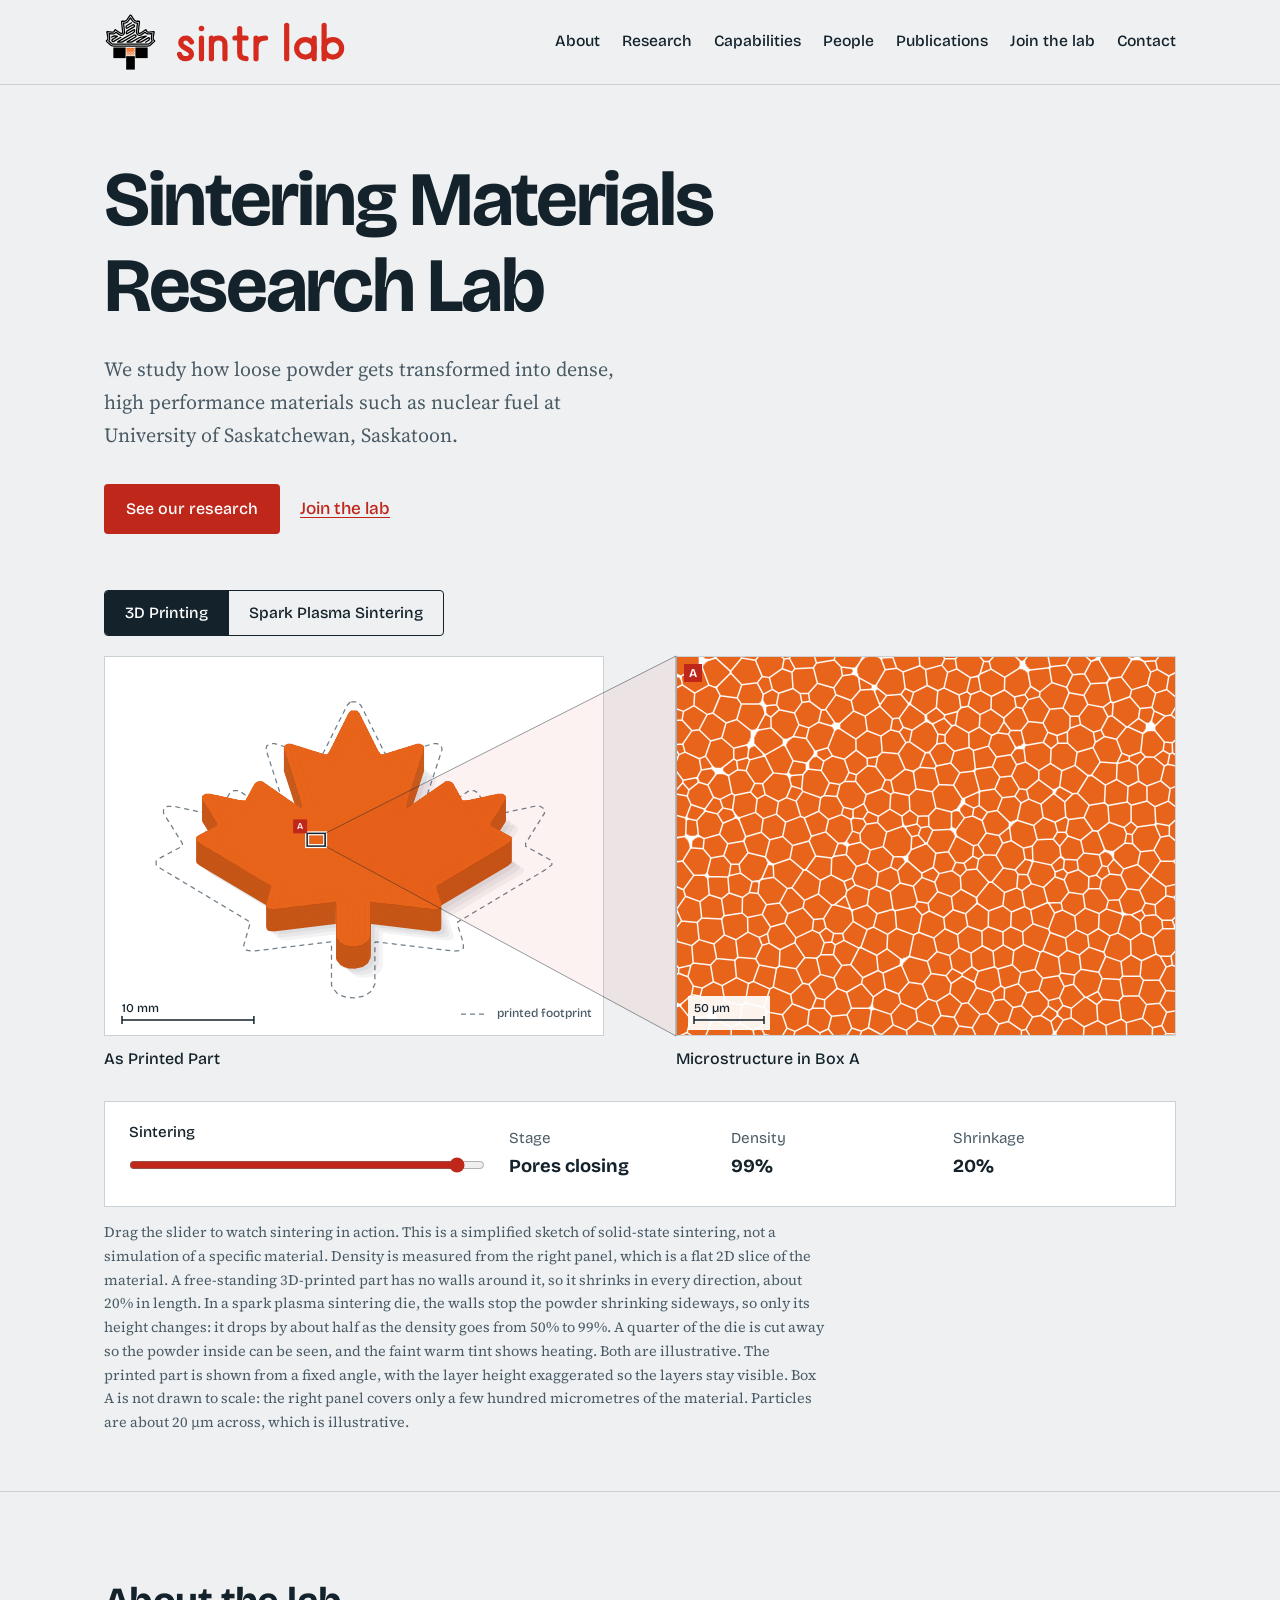
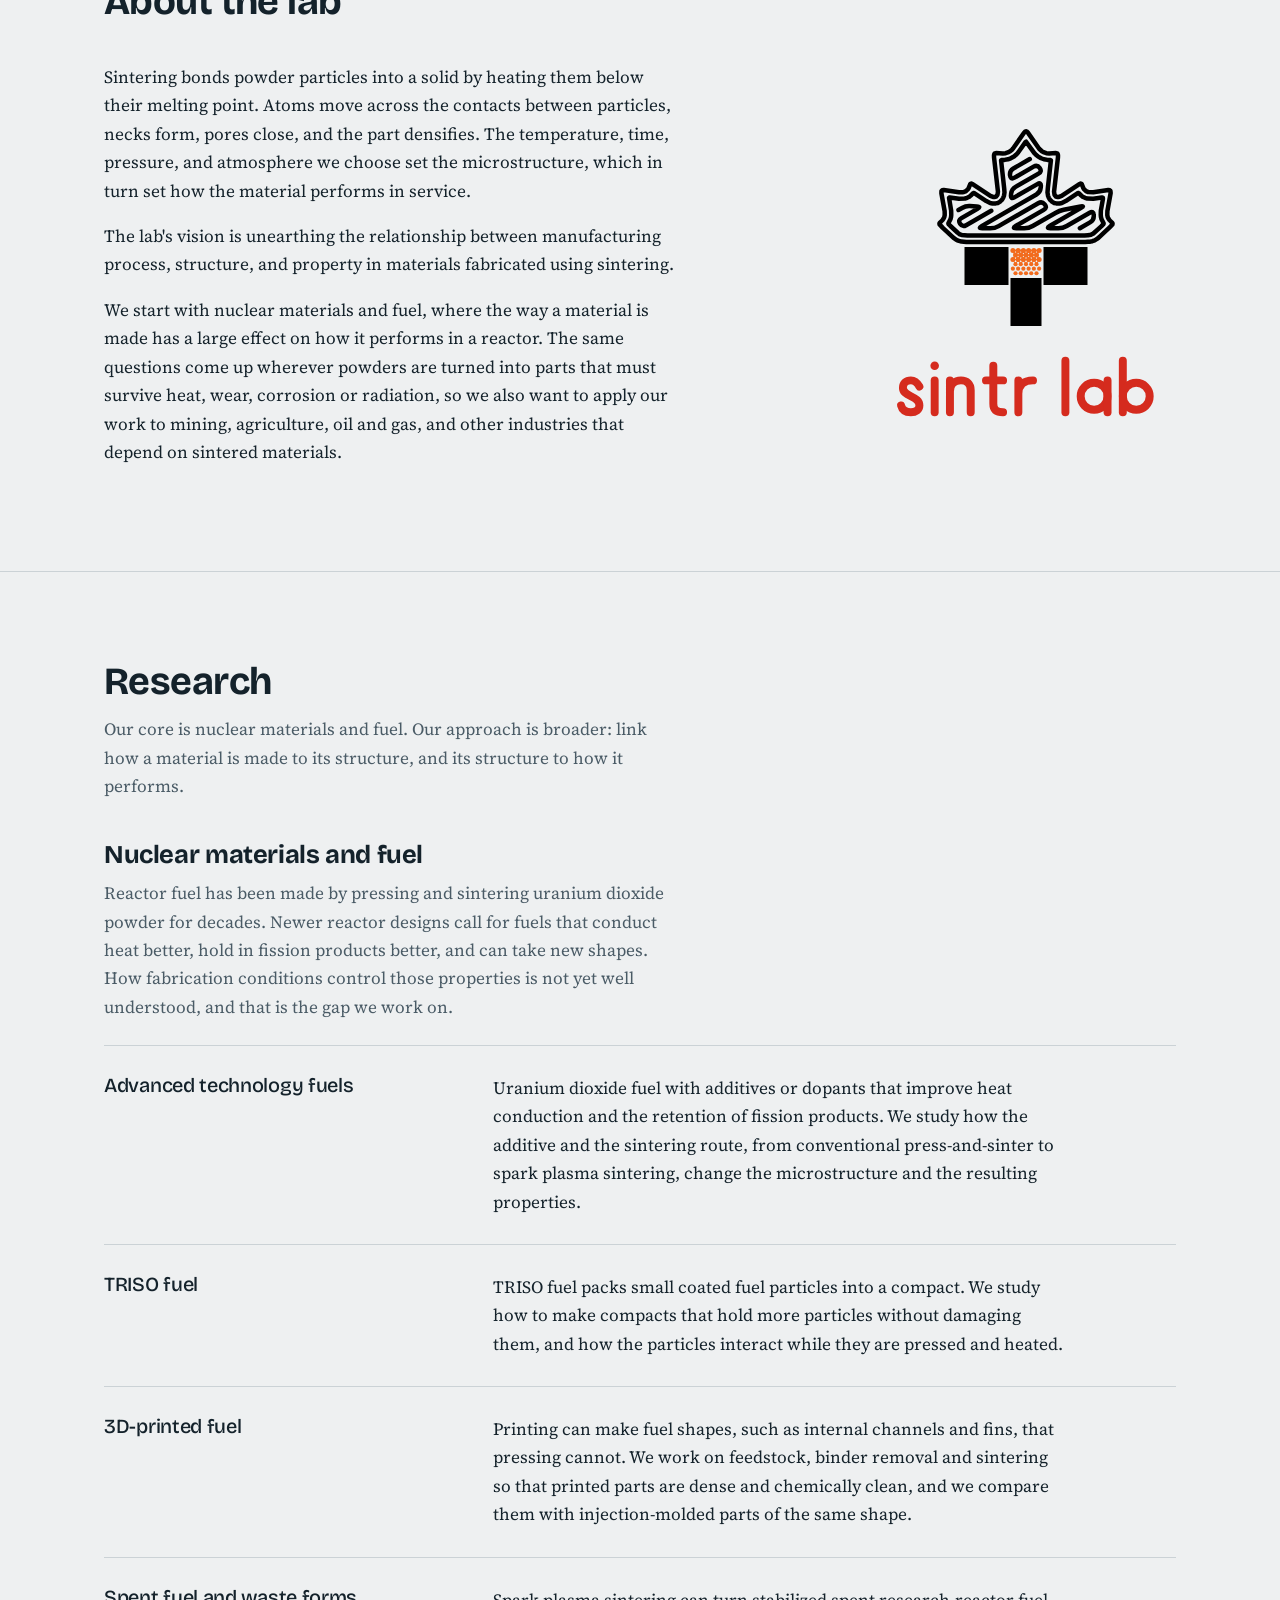
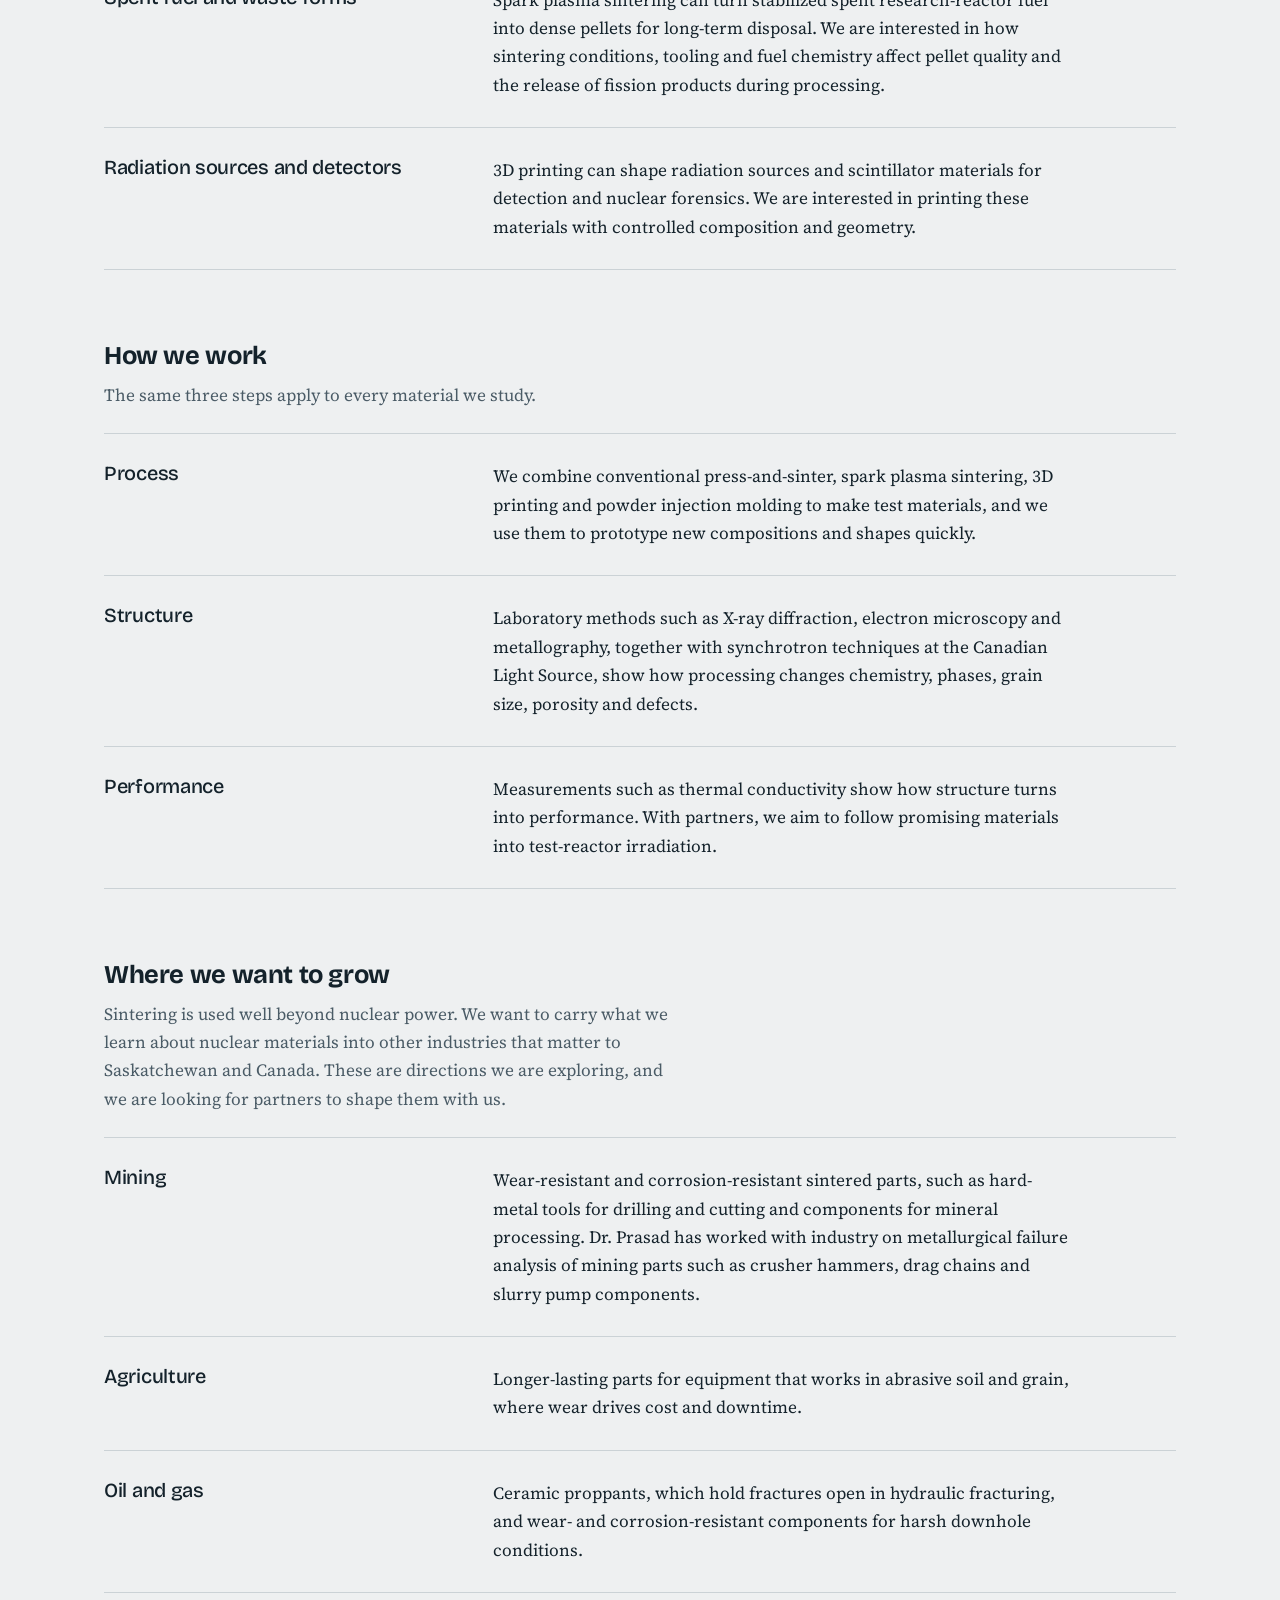
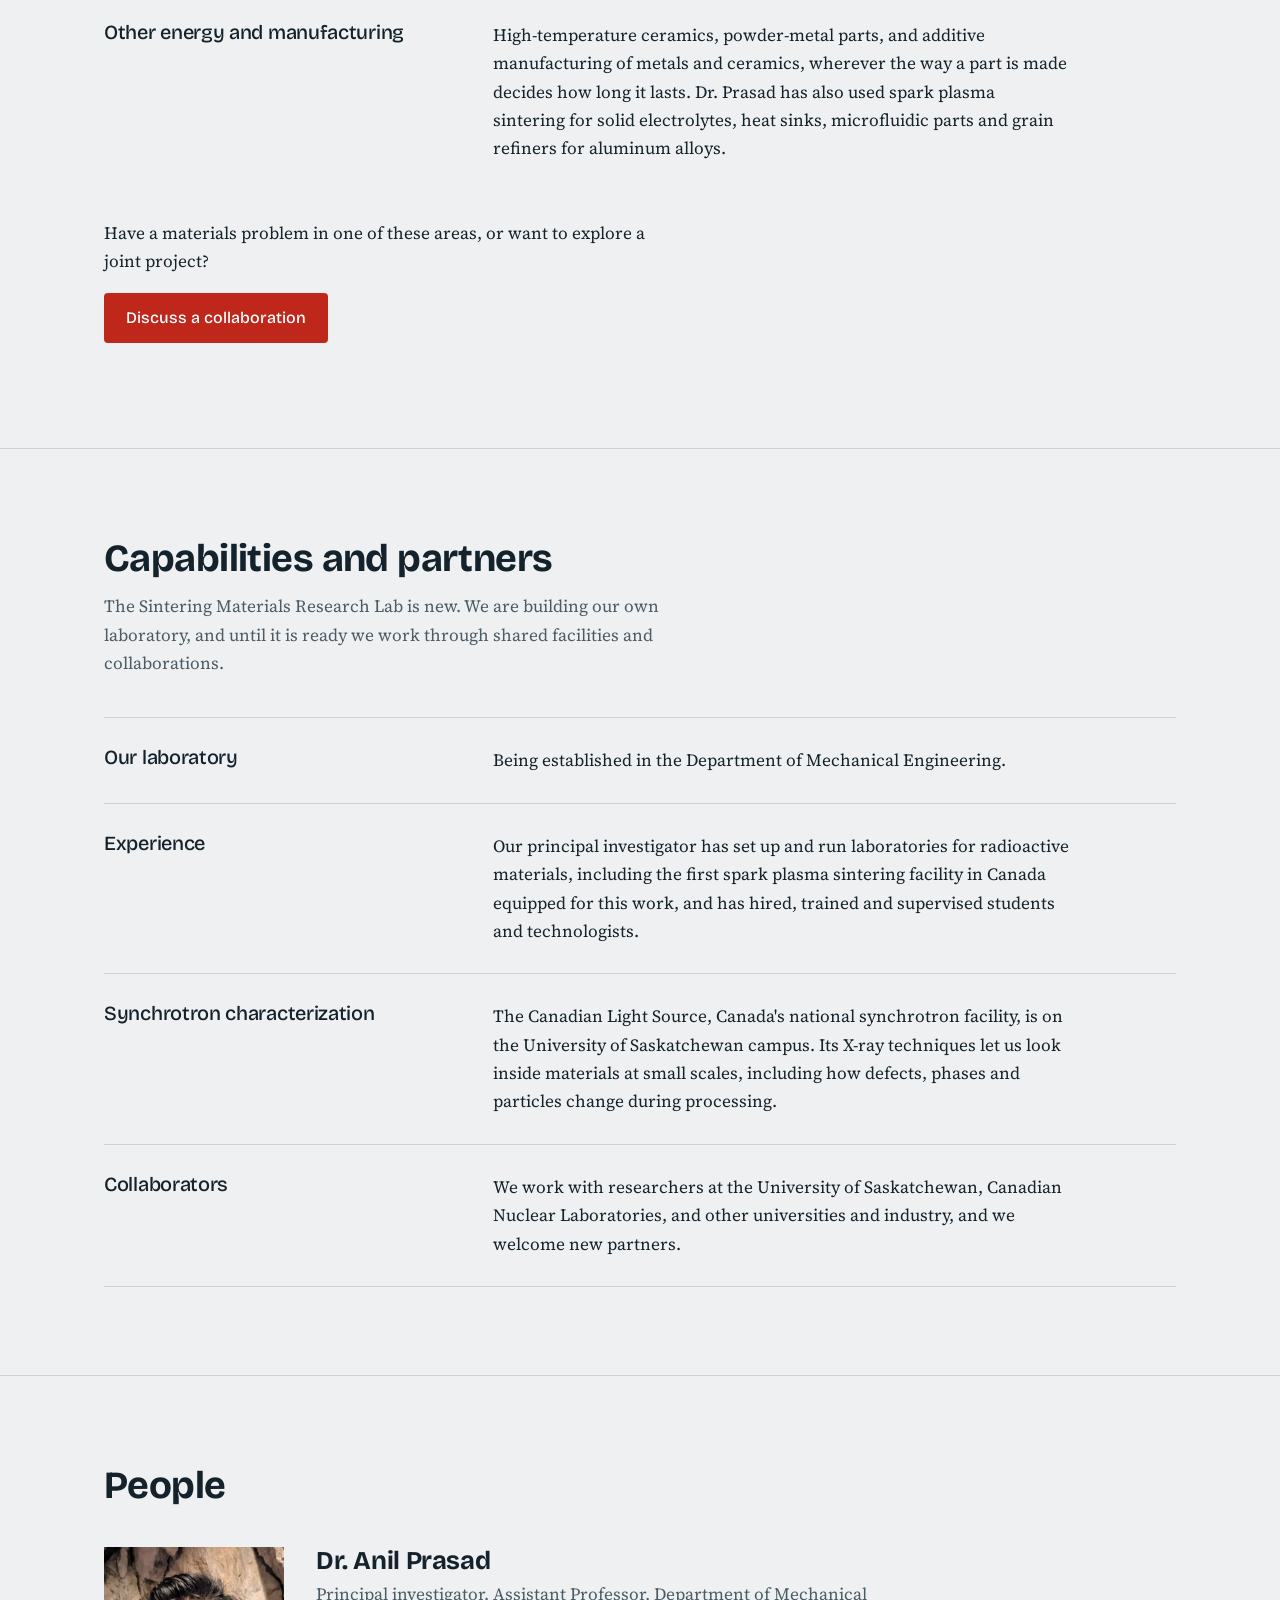
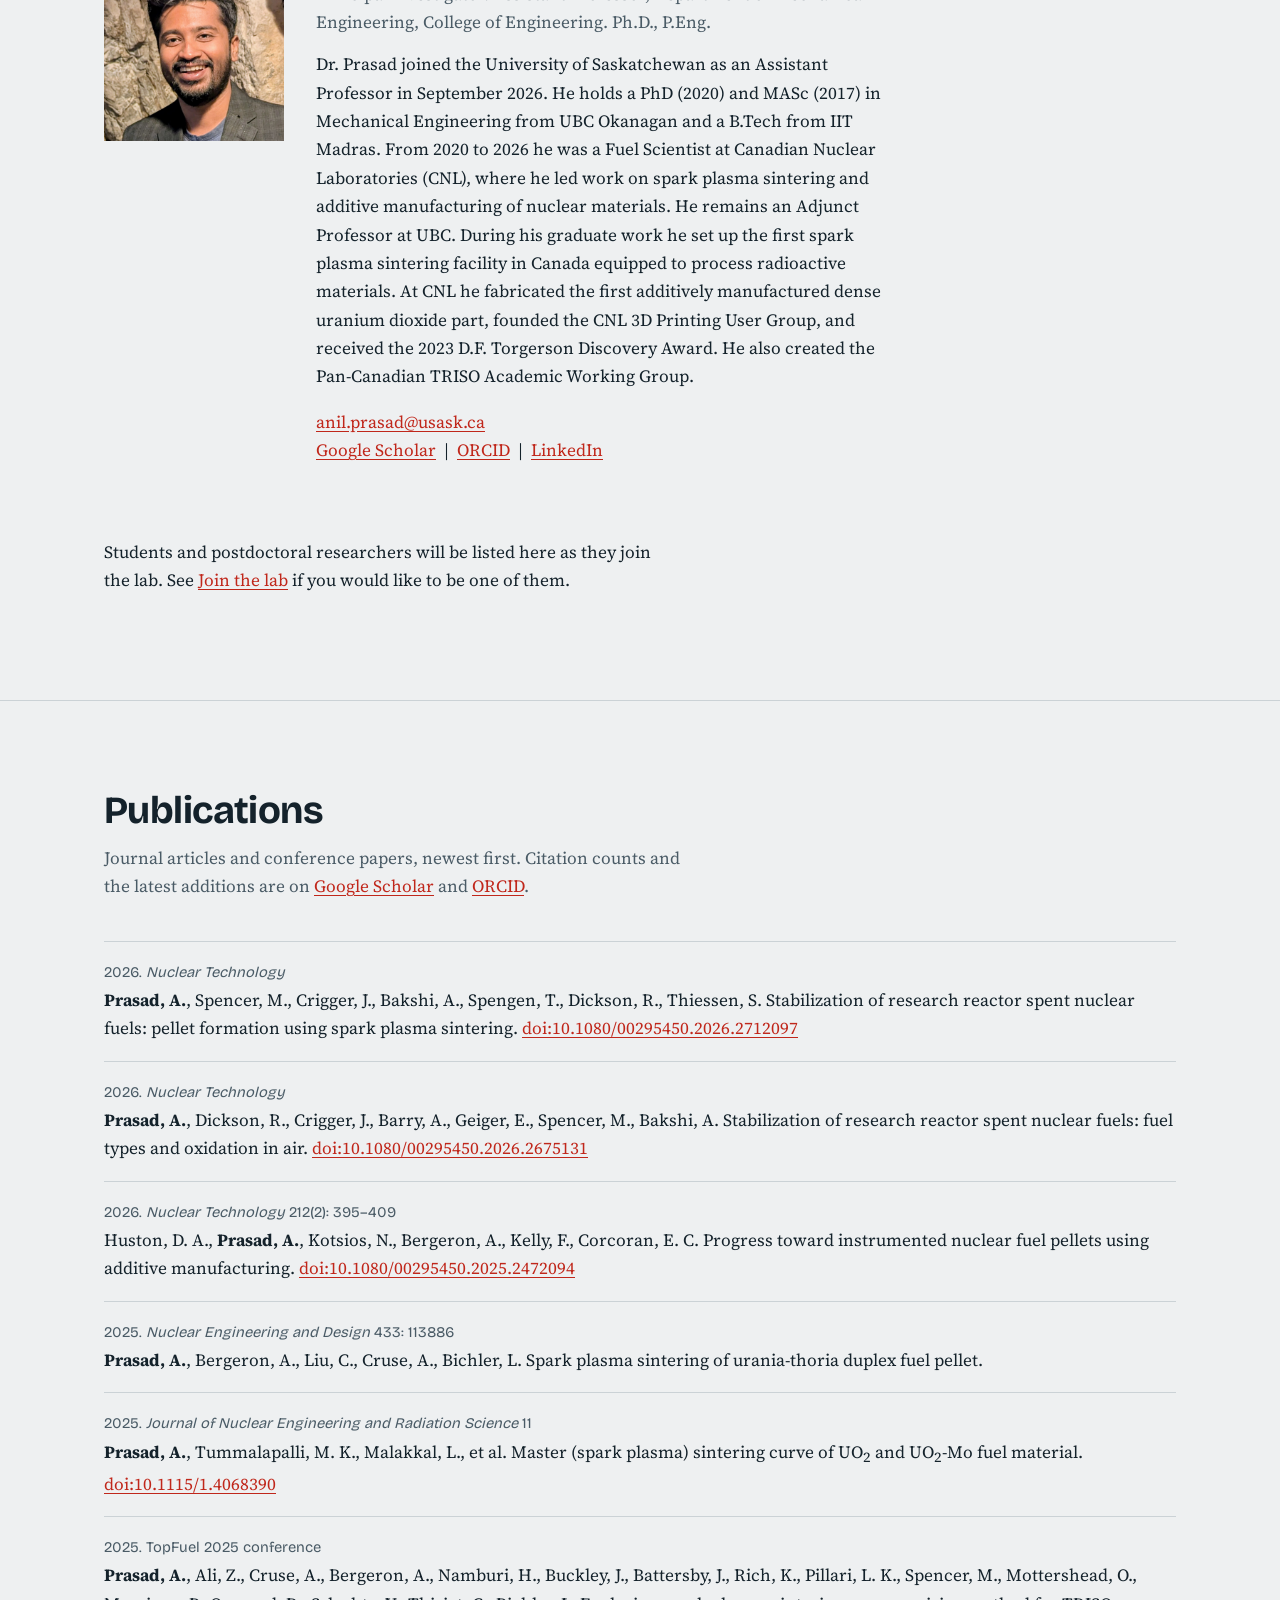
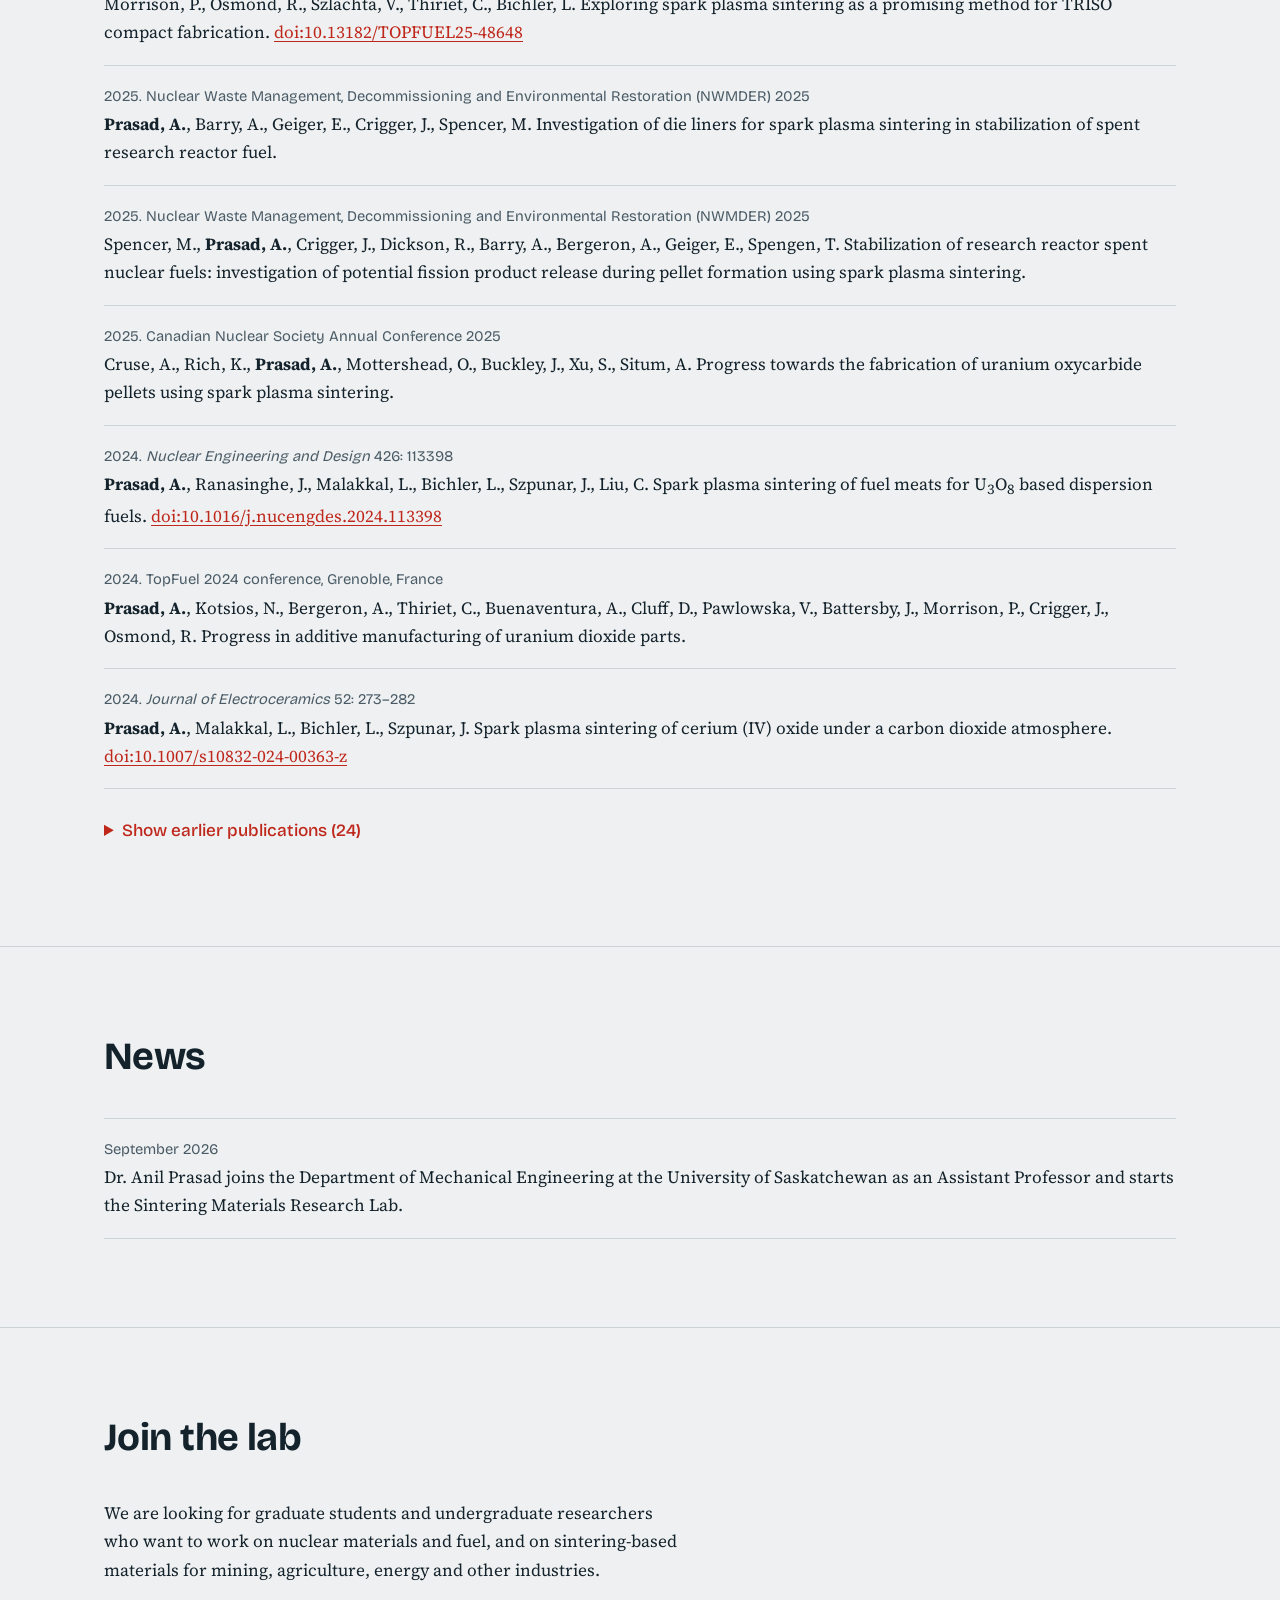
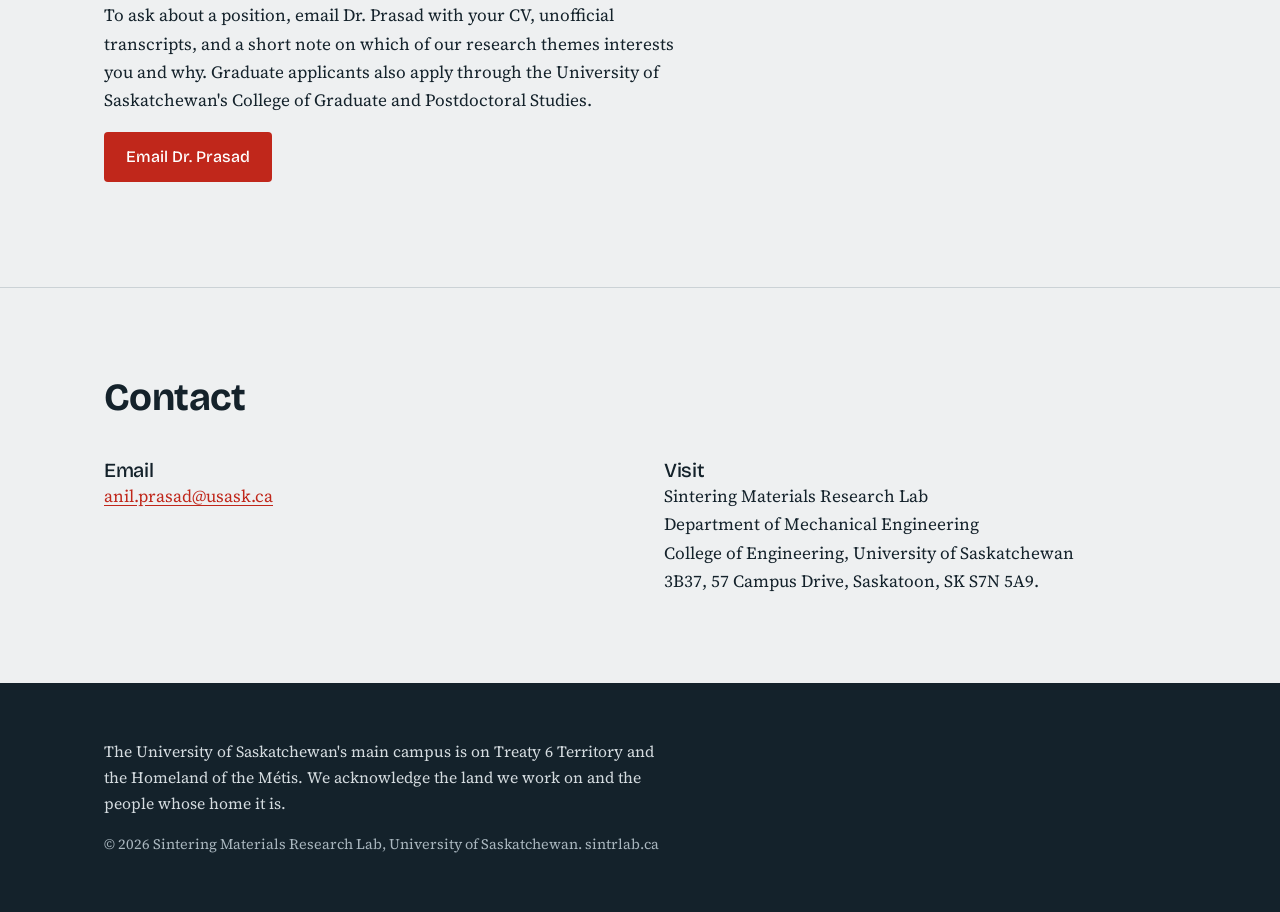
==== commit f3b71707: "Update index.html" ====
--- a/index.html
+++ b/index.html
@@ -1,7 +1,3 @@
-Claude
-
-
-Index · HTML
 <!DOCTYPE html>
 <html lang="en">
 <head>
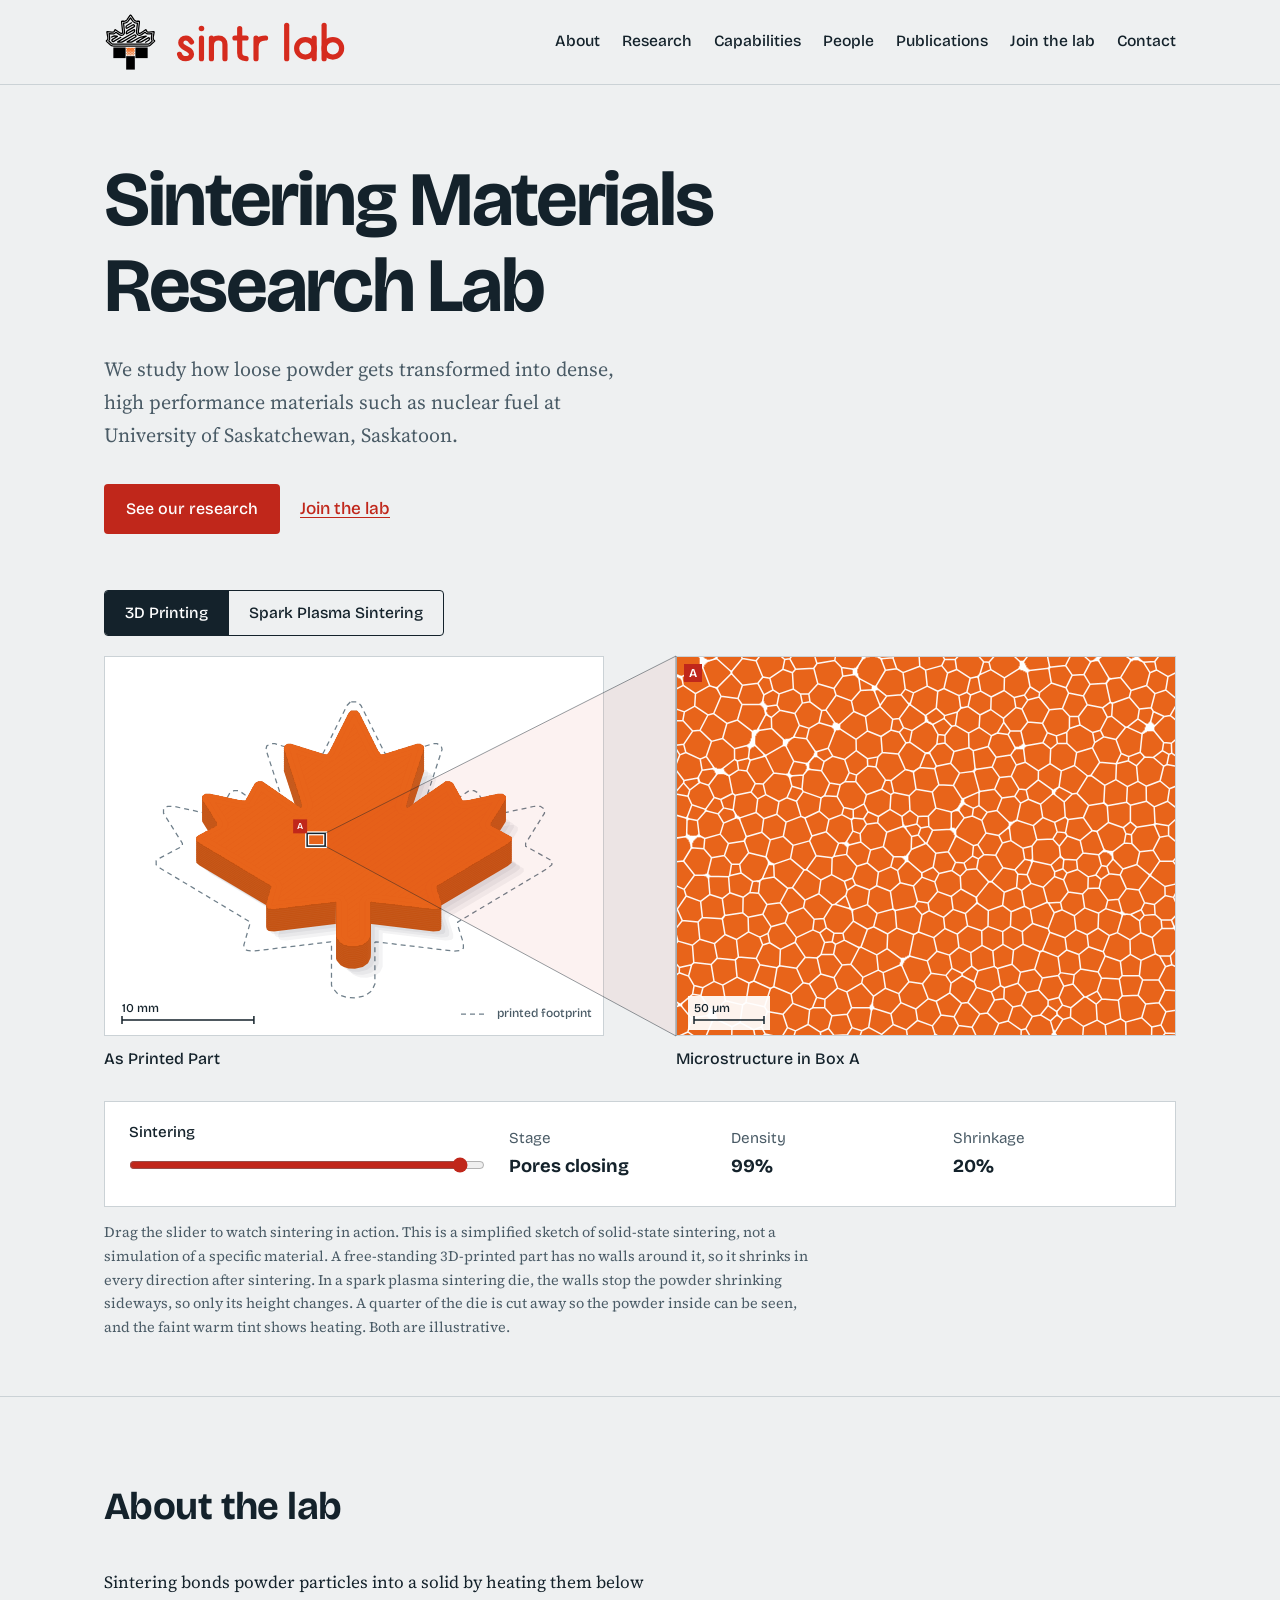
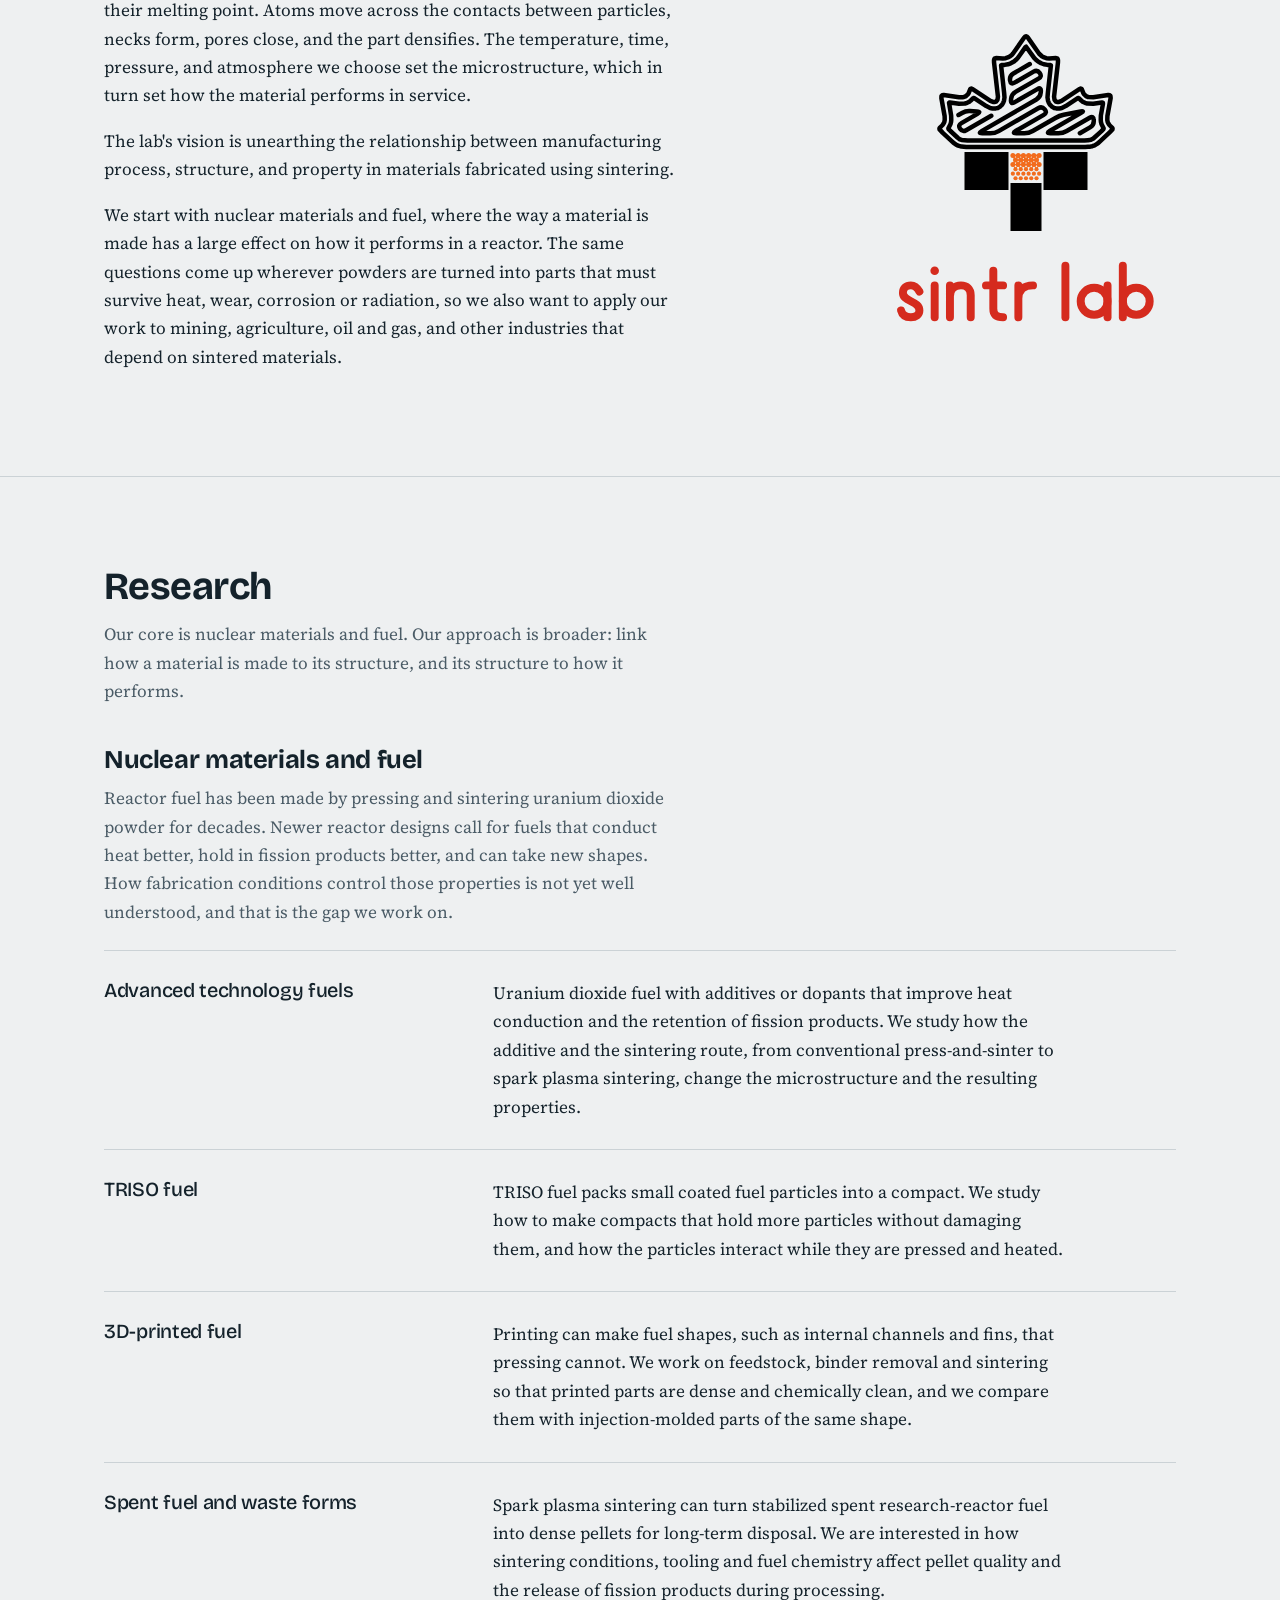
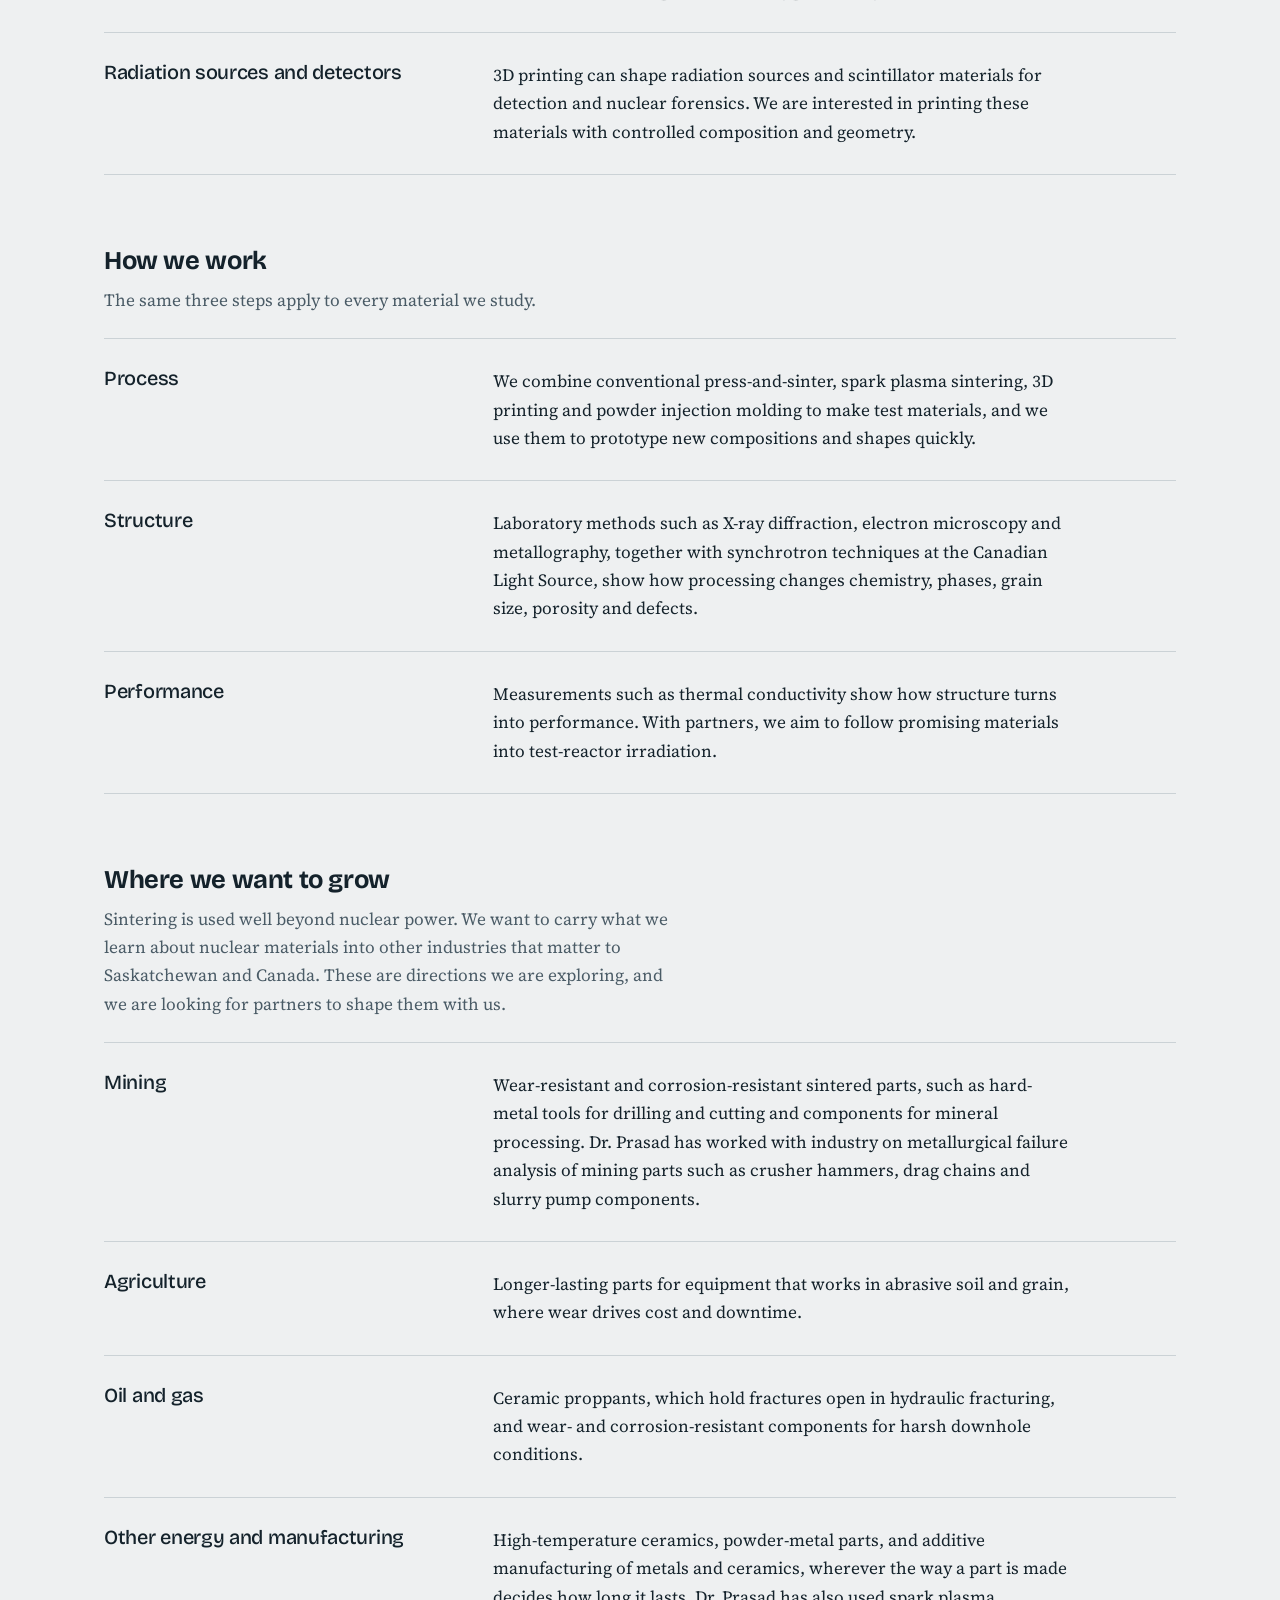
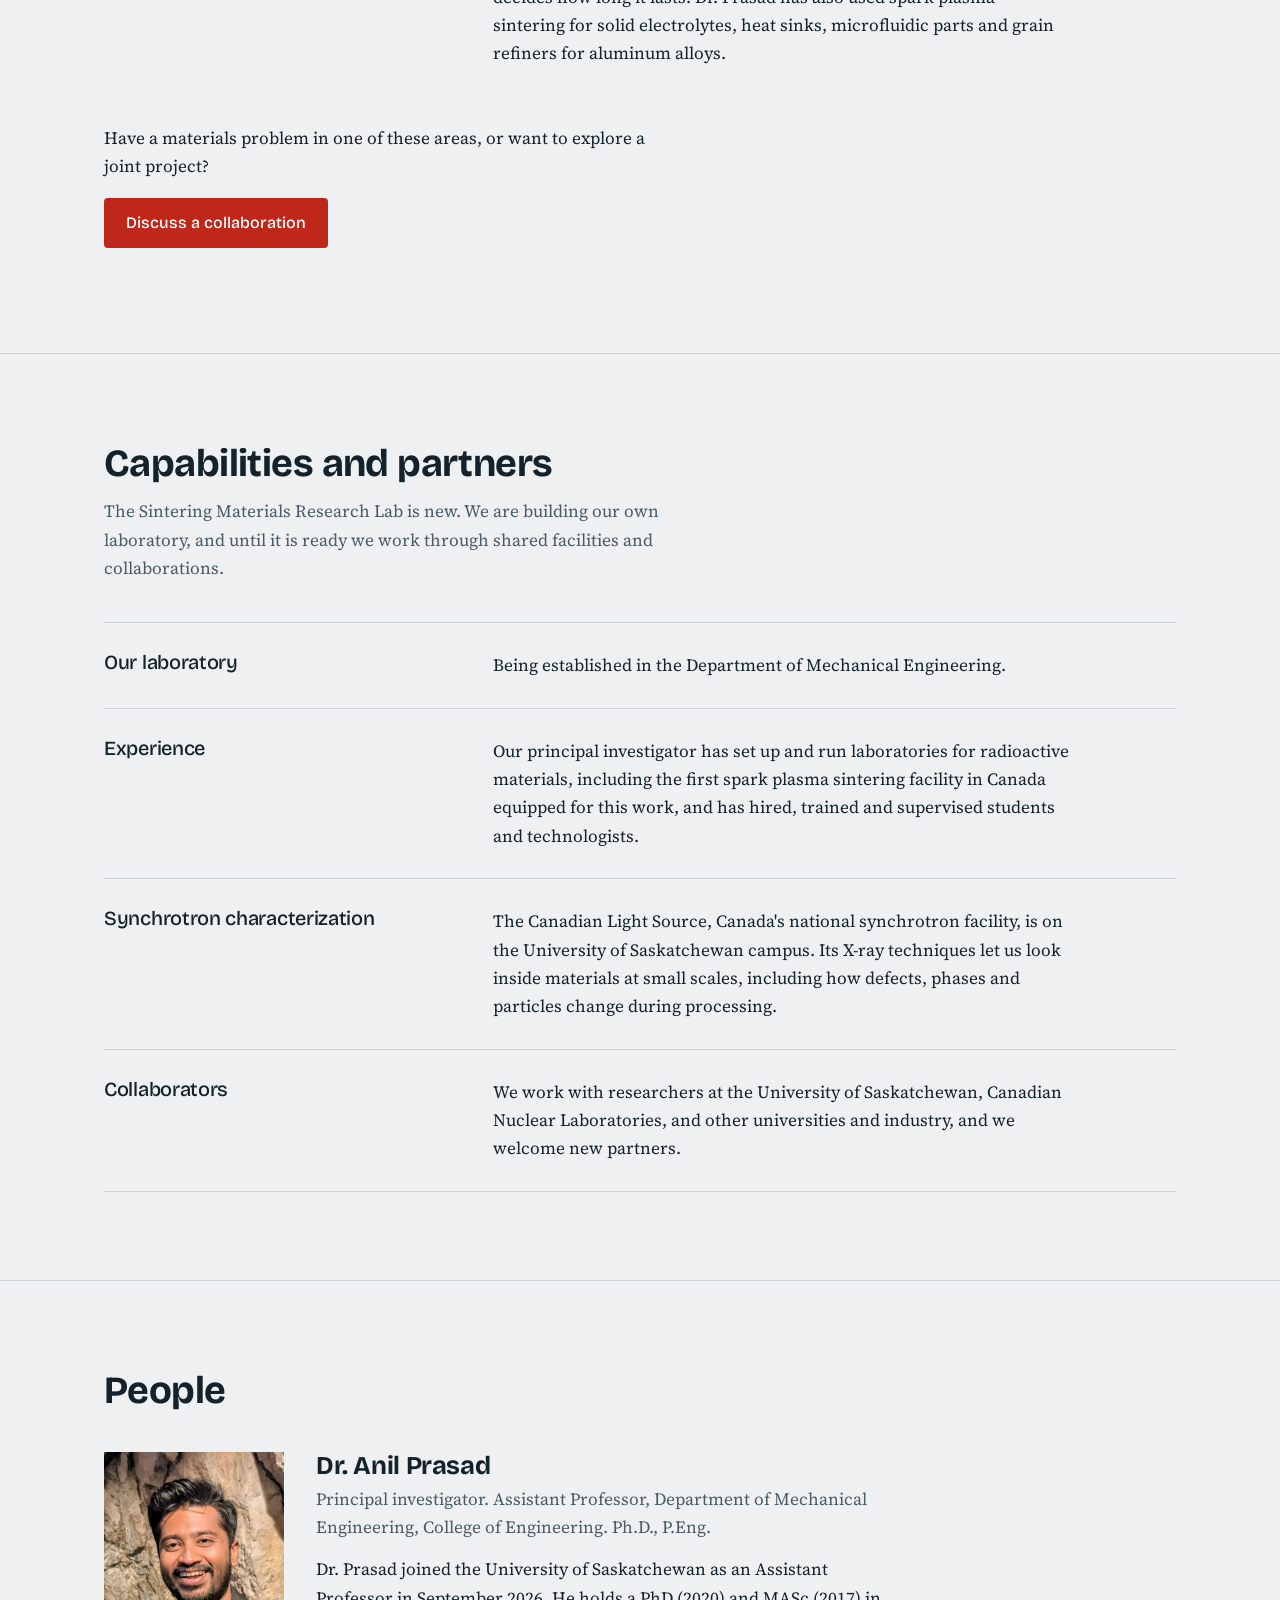
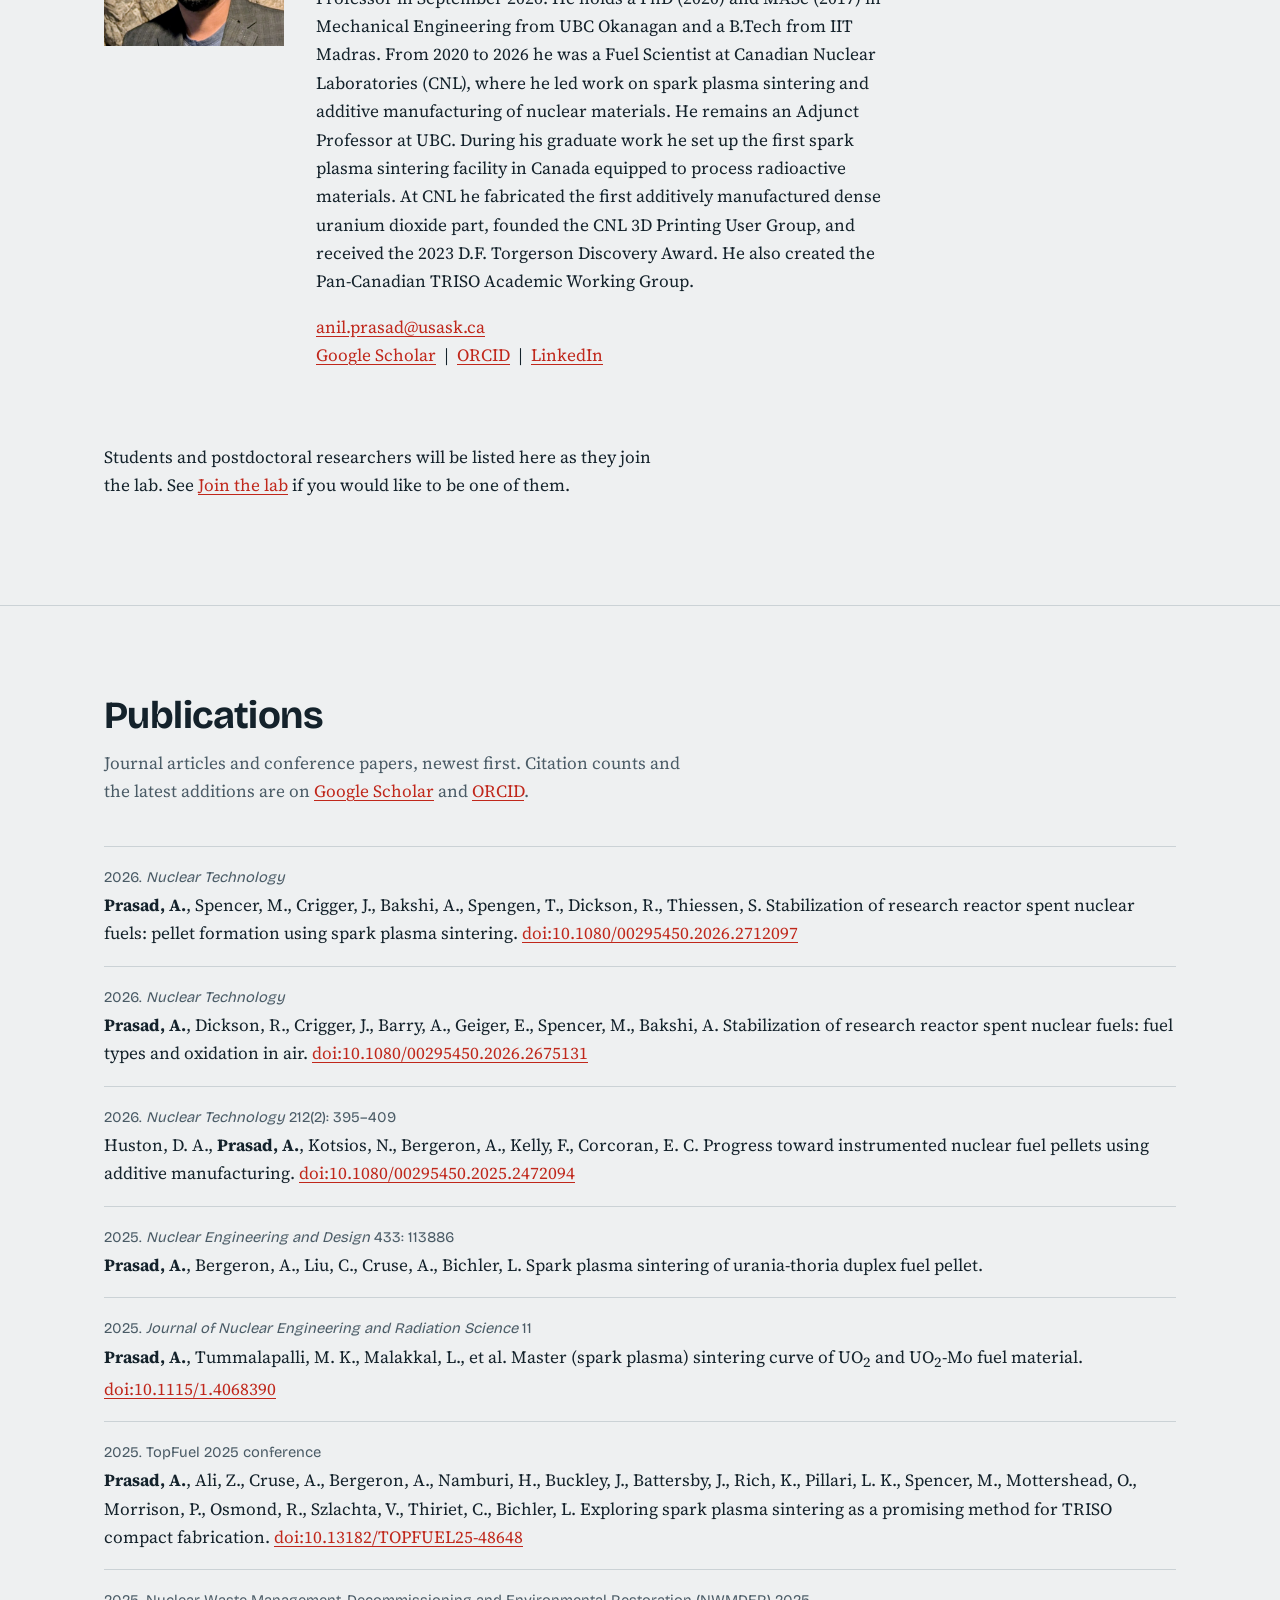
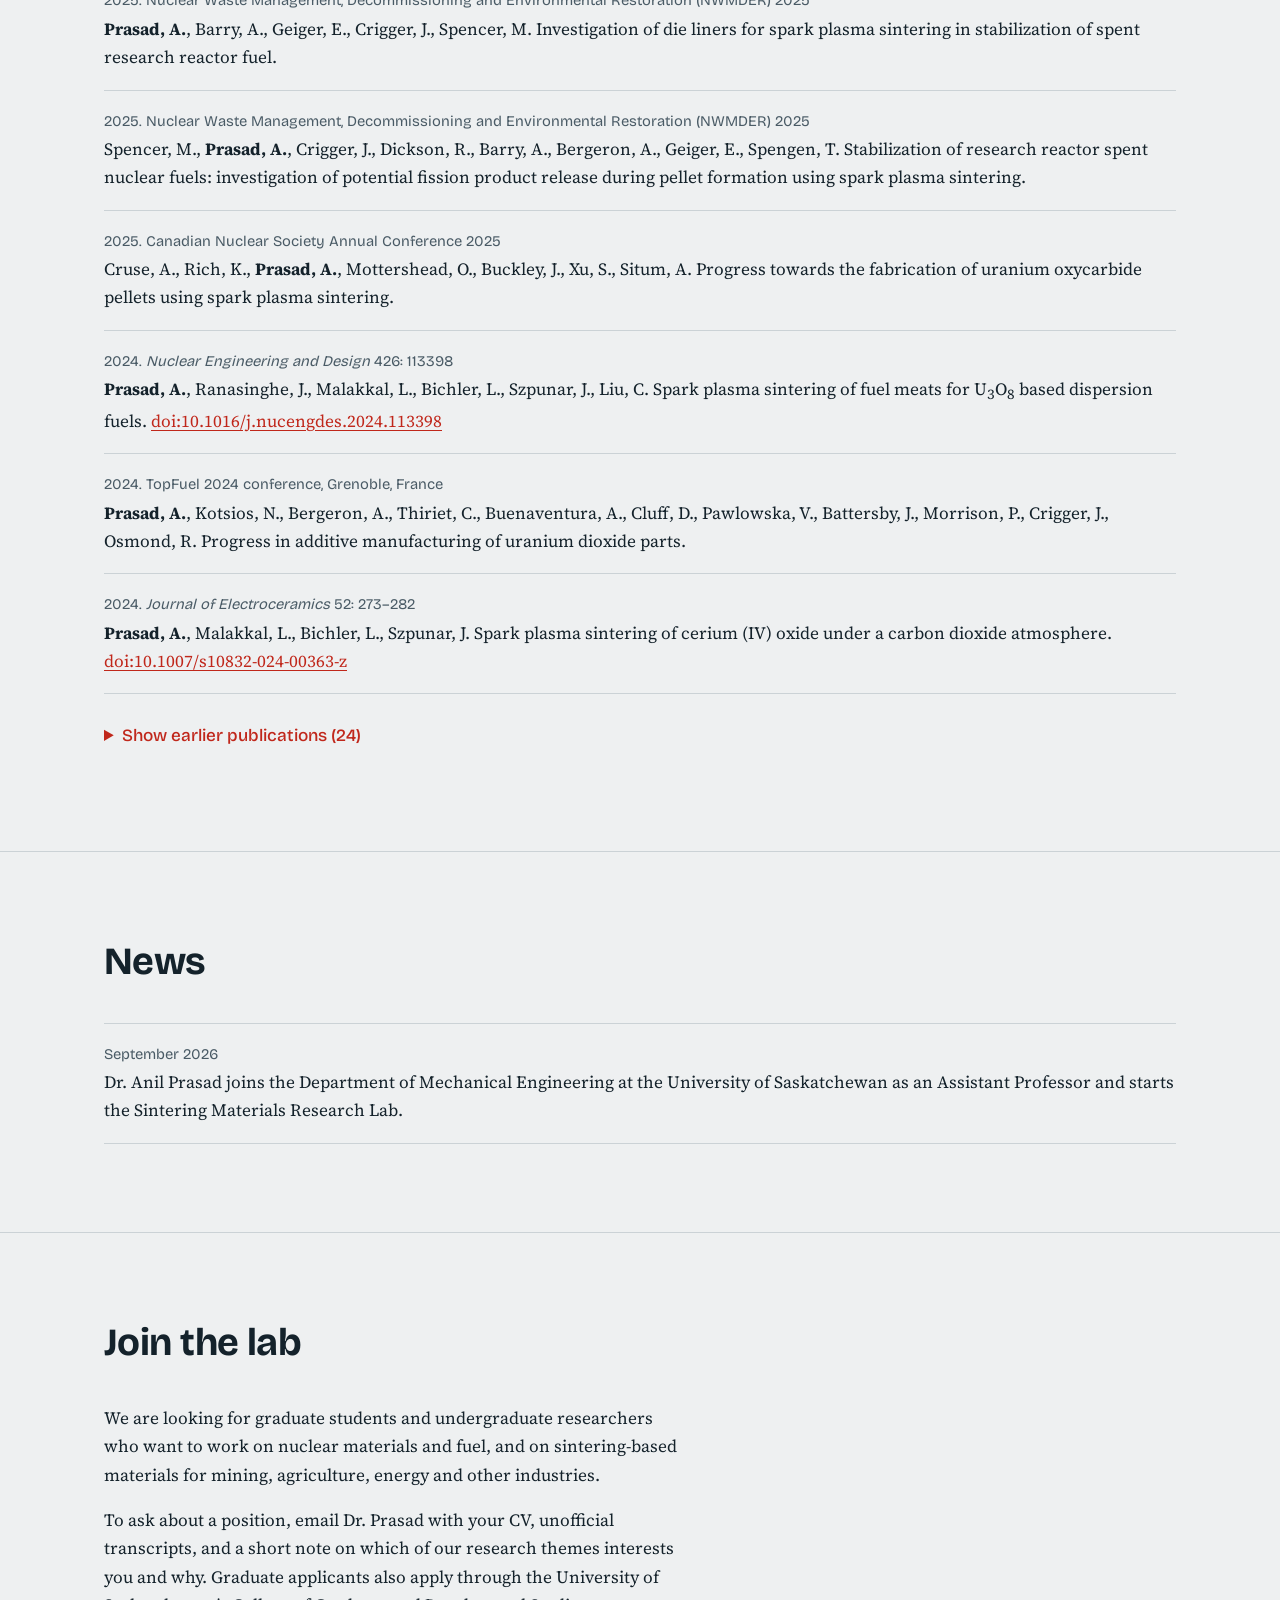
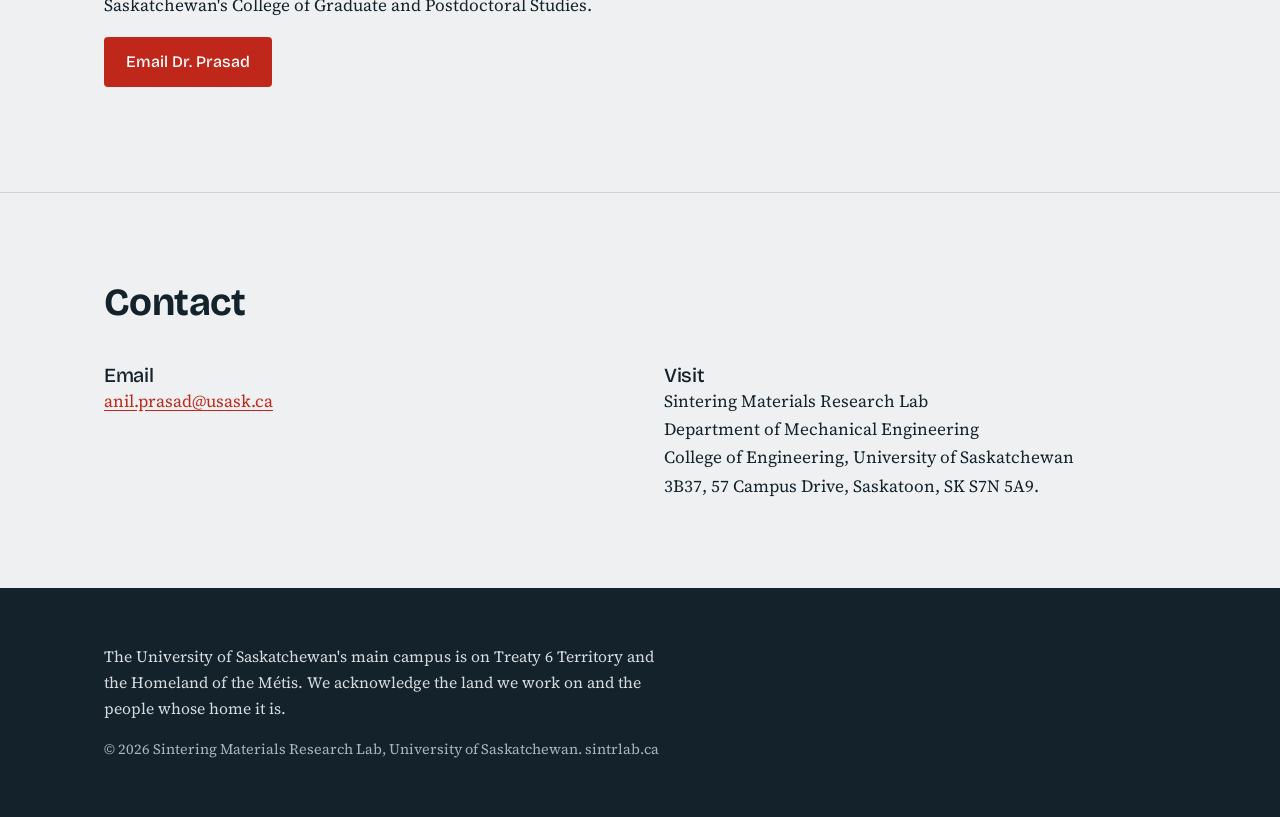
==== commit 47a16942: "Update index.html" ====
--- a/index.html
+++ b/index.html
@@ -258,7 +258,7 @@
         <div class="ps-read">Density<strong id="density">50%</strong></div>
         <div class="ps-read">Shrinkage<strong id="shrink">0%</strong></div>
       </div>
-      <p class="ps-note">Drag the slider to watch sintering in action. This is a simplified sketch of solid-state sintering, not a simulation of a specific material. Density is measured from the right panel, which is a flat 2D slice of the material. A free-standing 3D-printed part has no walls around it, so it shrinks in every direction, about 20% in length. In a spark plasma sintering die, the walls stop the powder shrinking sideways, so only its height changes: it drops by about half as the density goes from 50% to 99%. A quarter of the die is cut away so the powder inside can be seen, and the faint warm tint shows heating. Both are illustrative. The printed part is shown from a fixed angle, with the layer height exaggerated so the layers stay visible. Box A is not drawn to scale: the right panel covers only a few hundred micrometres of the material. Particles are about 20 µm across, which is illustrative.</p>
+      <p class="ps-note">Drag the slider to watch sintering in action. This is a simplified sketch of solid-state sintering, not a simulation of a specific material. A free-standing 3D-printed part has no walls around it, so it shrinks in every direction after sintering. In a spark plasma sintering die, the walls stop the powder shrinking sideways, so only its height changes. A quarter of the die is cut away so the powder inside can be seen, and the faint warm tint shows heating. Both are illustrative.</p>
     </div>
   </section>
  
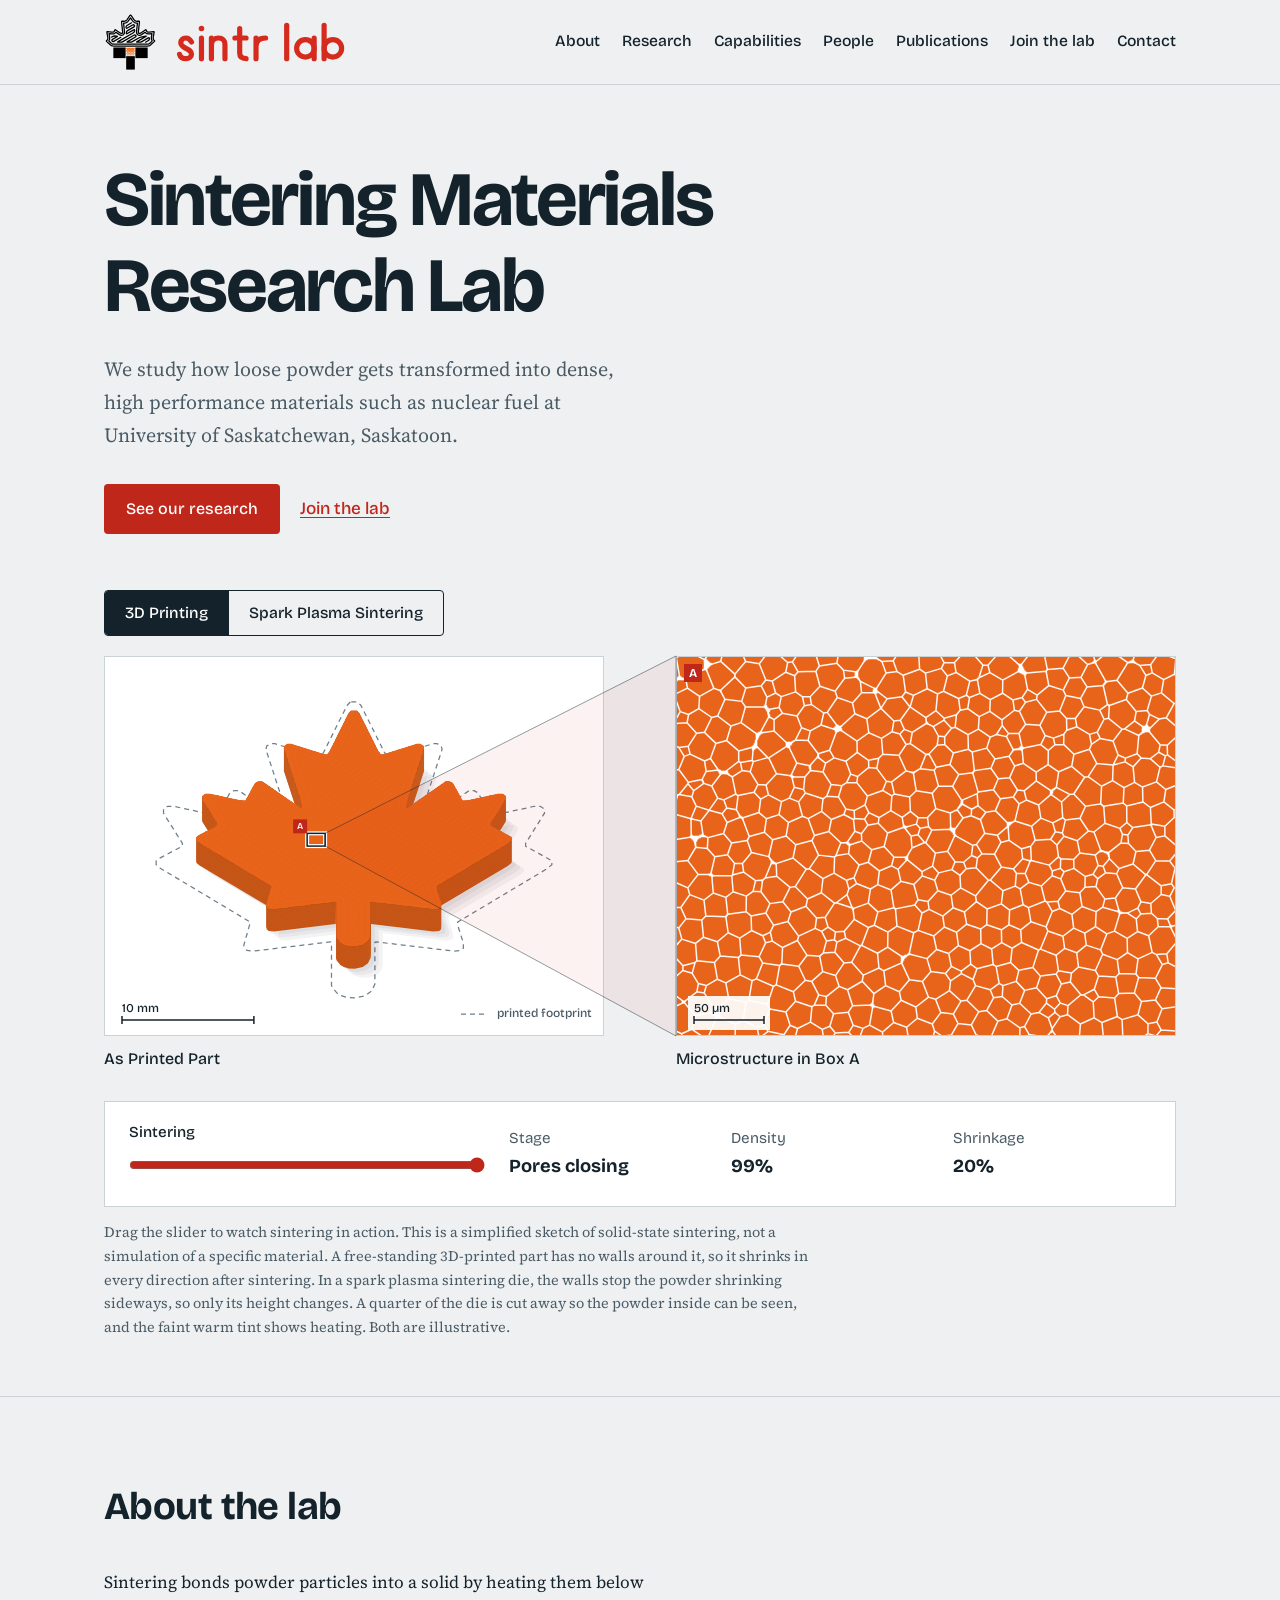
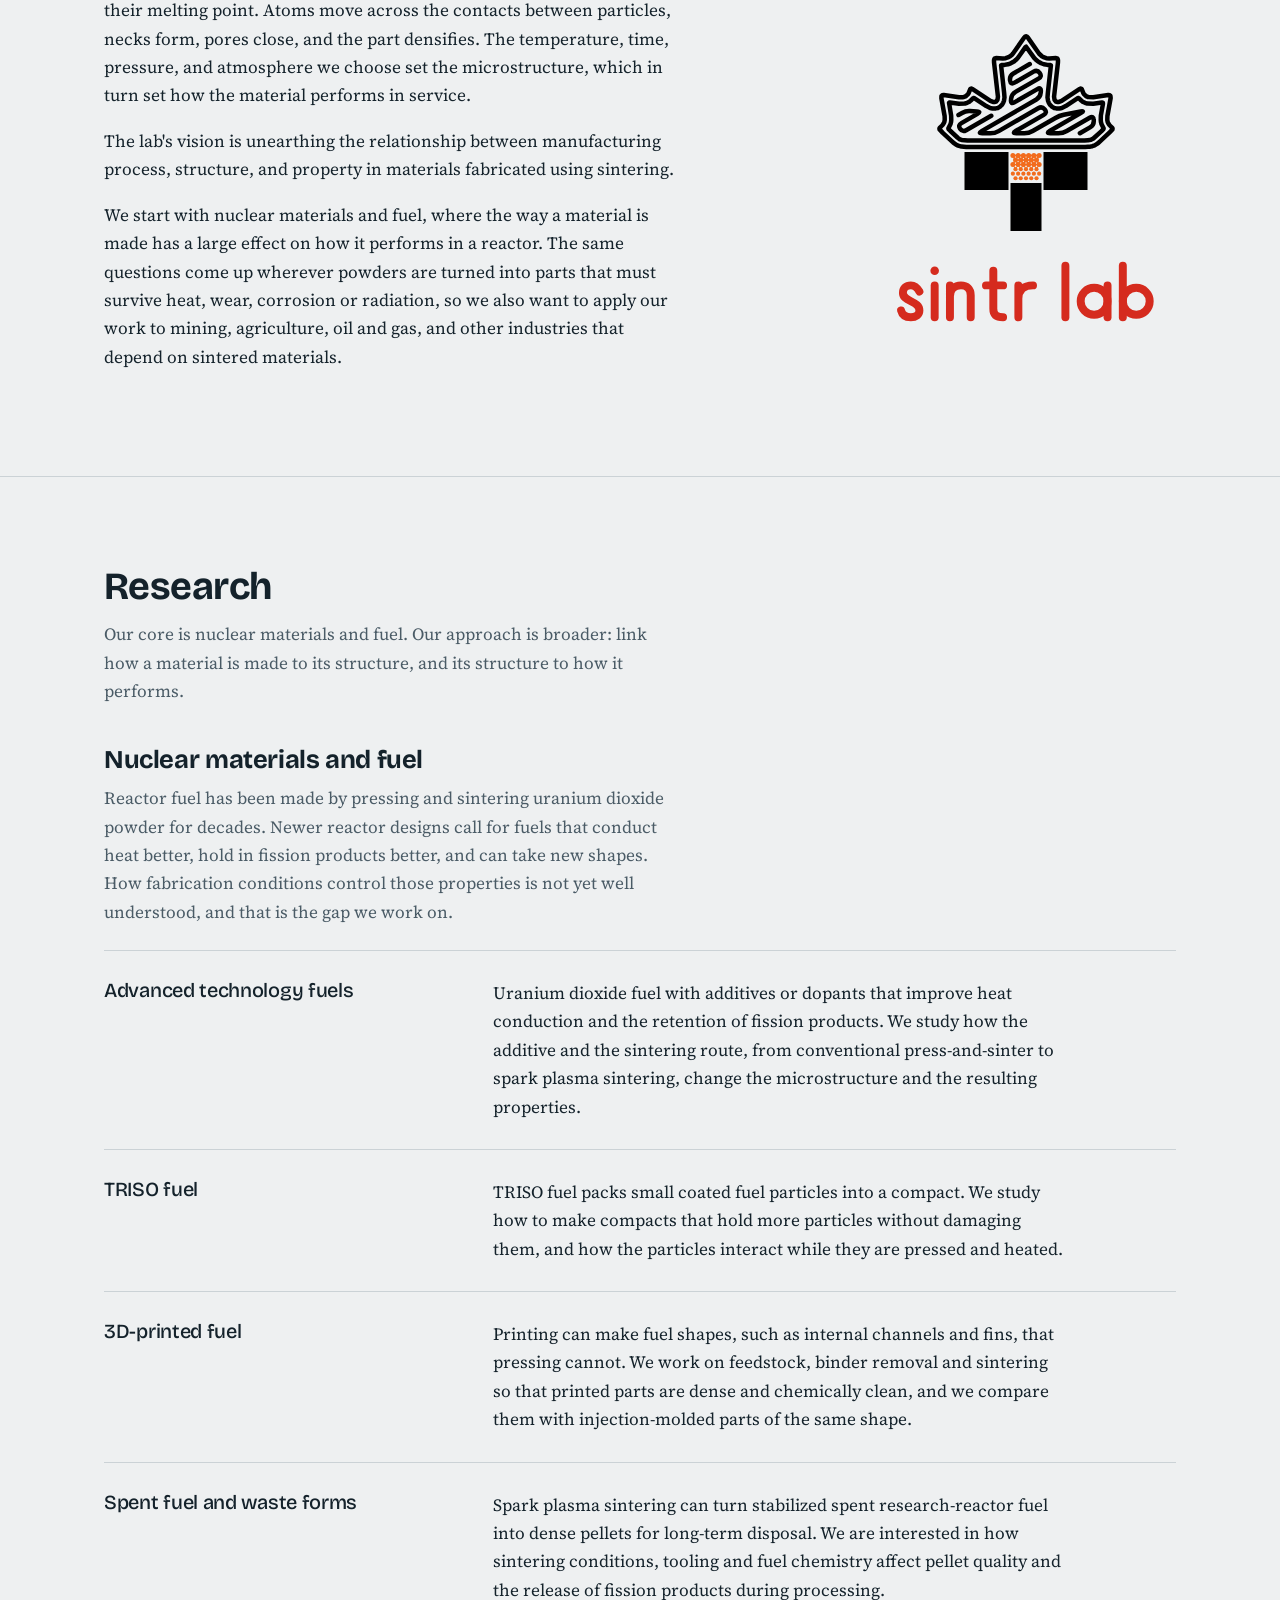
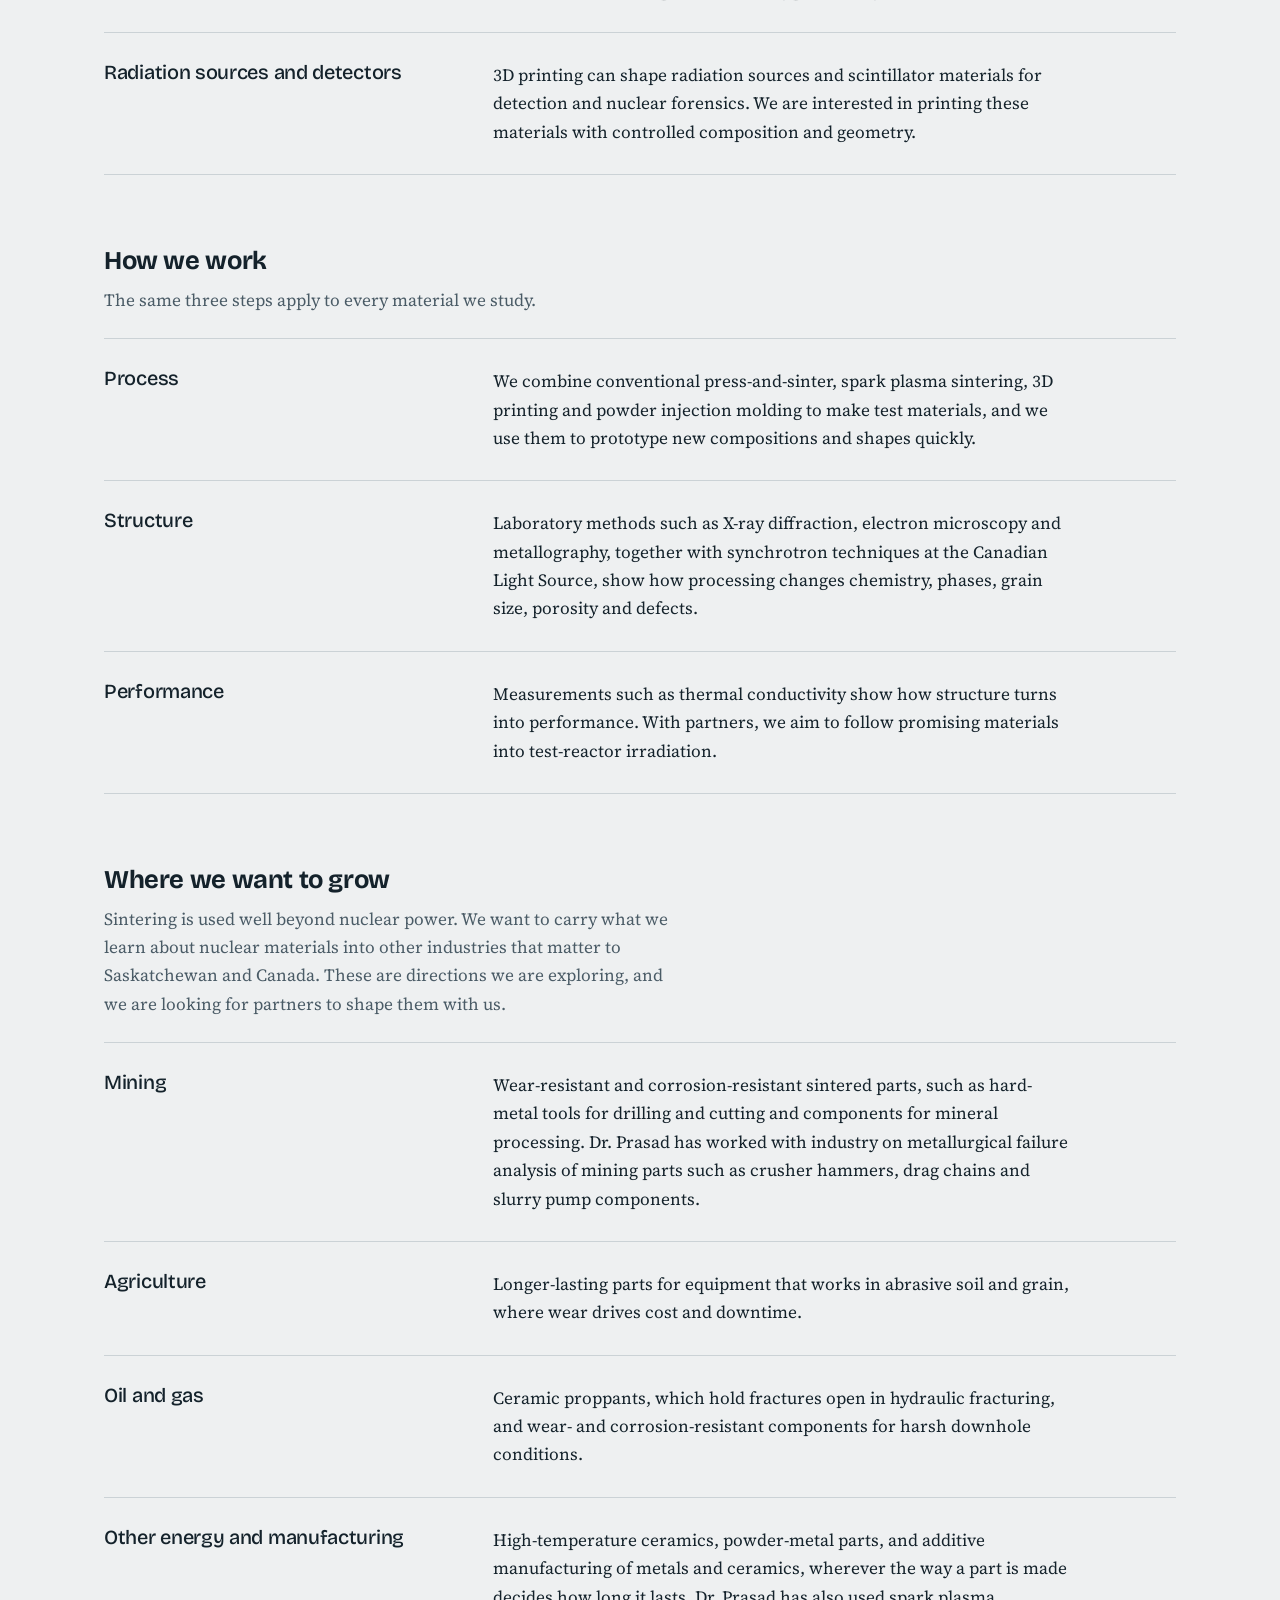
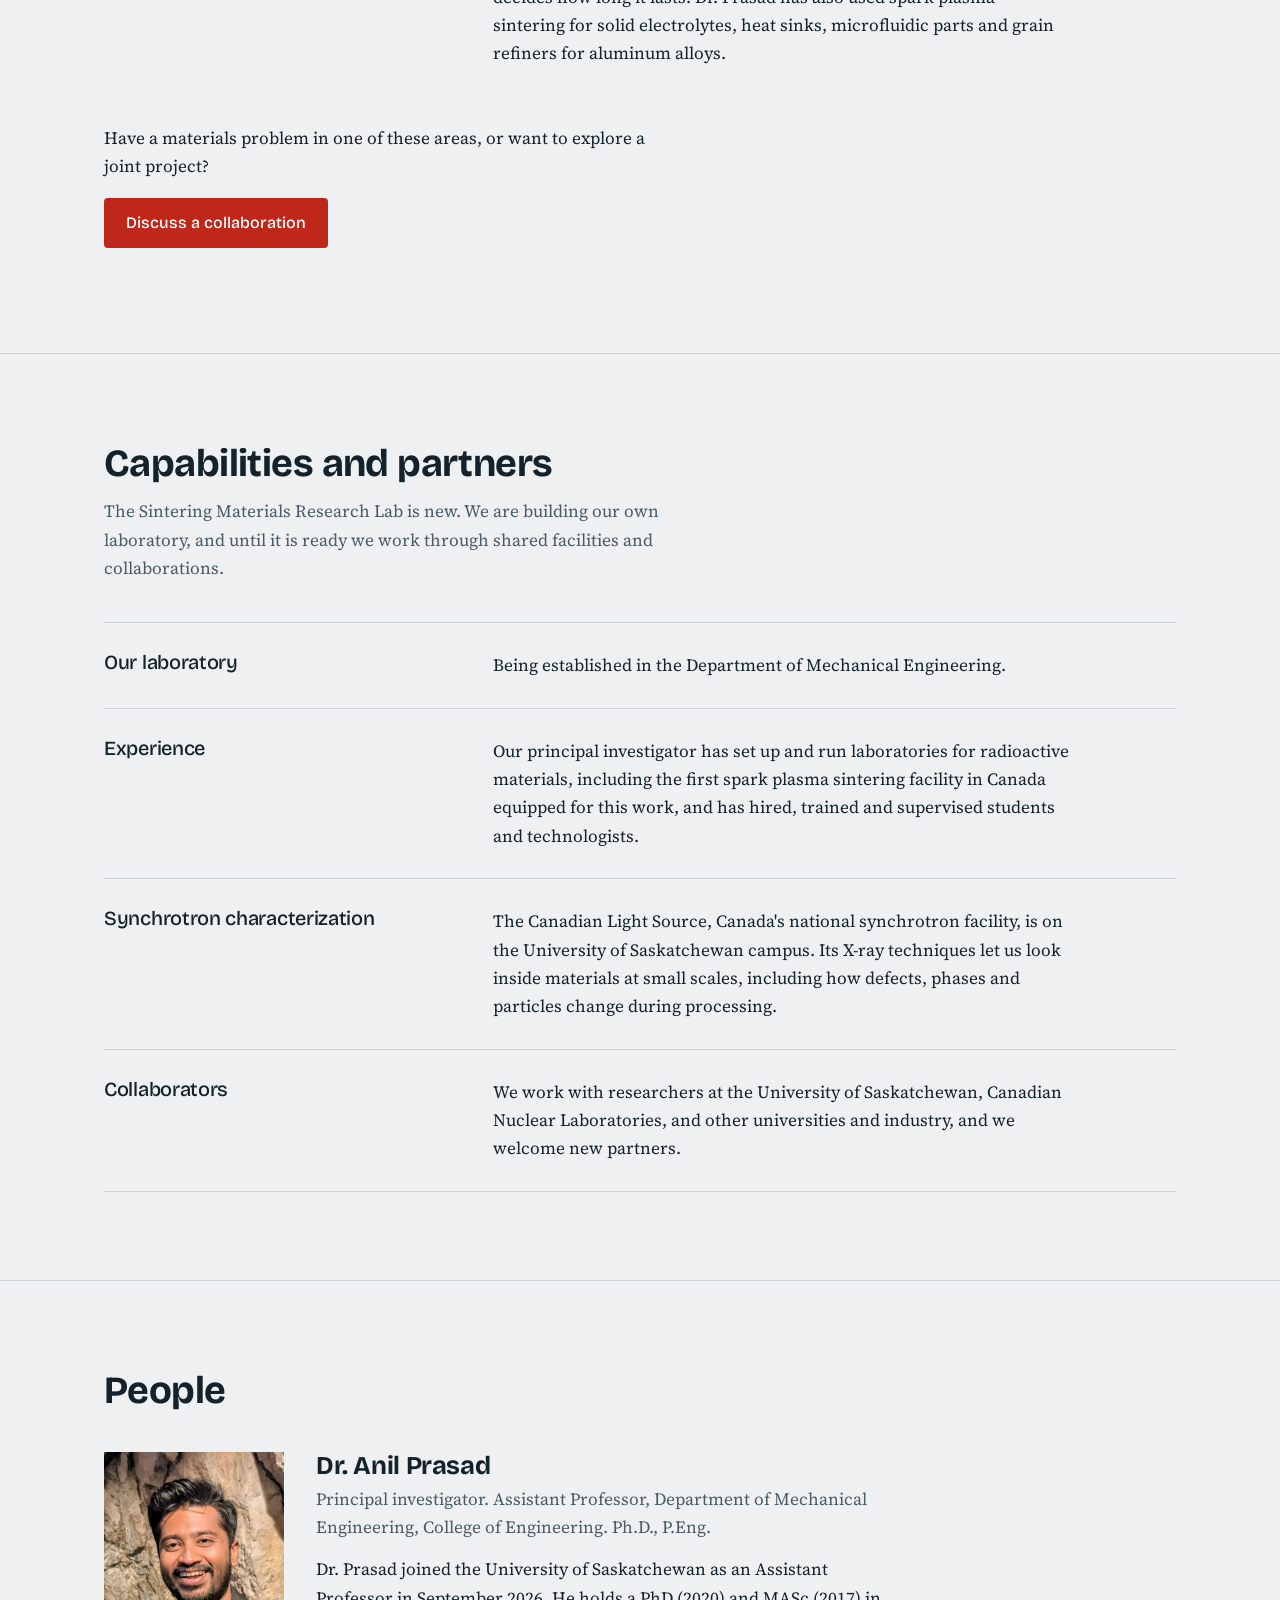
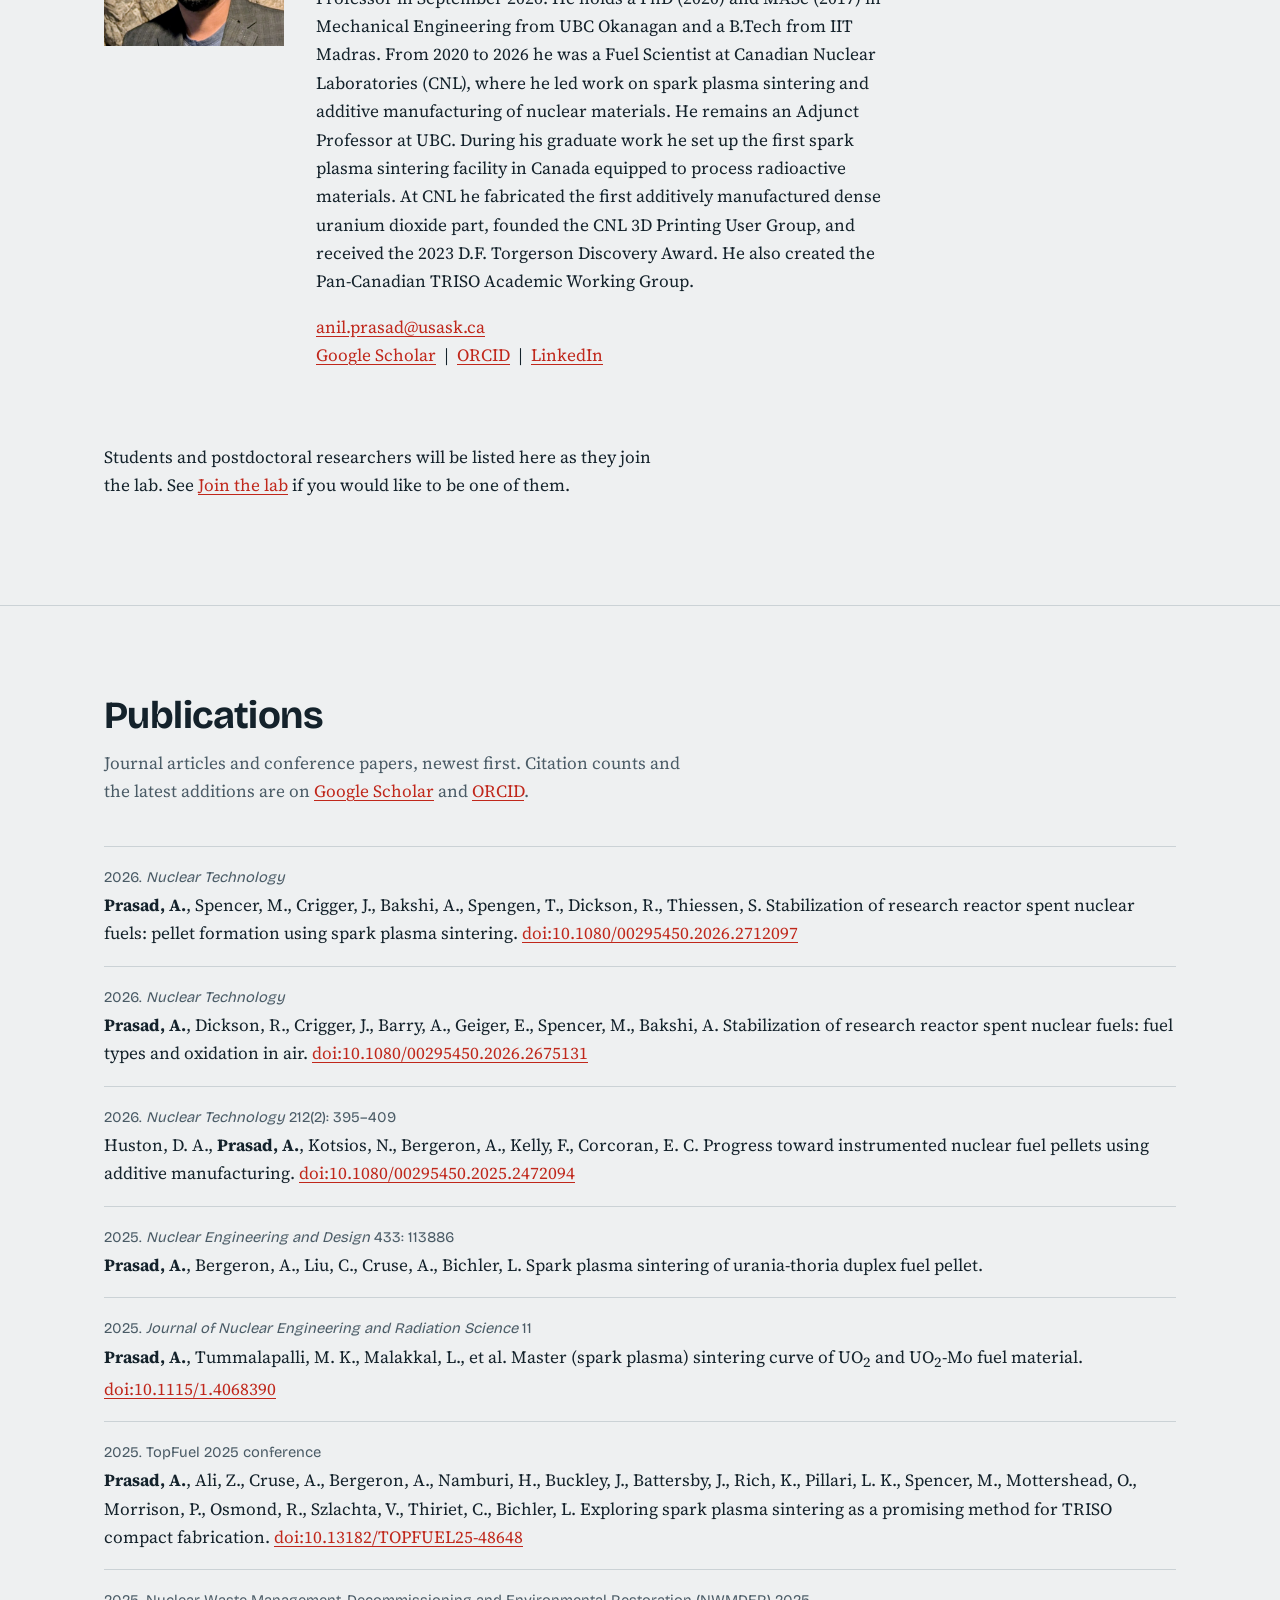
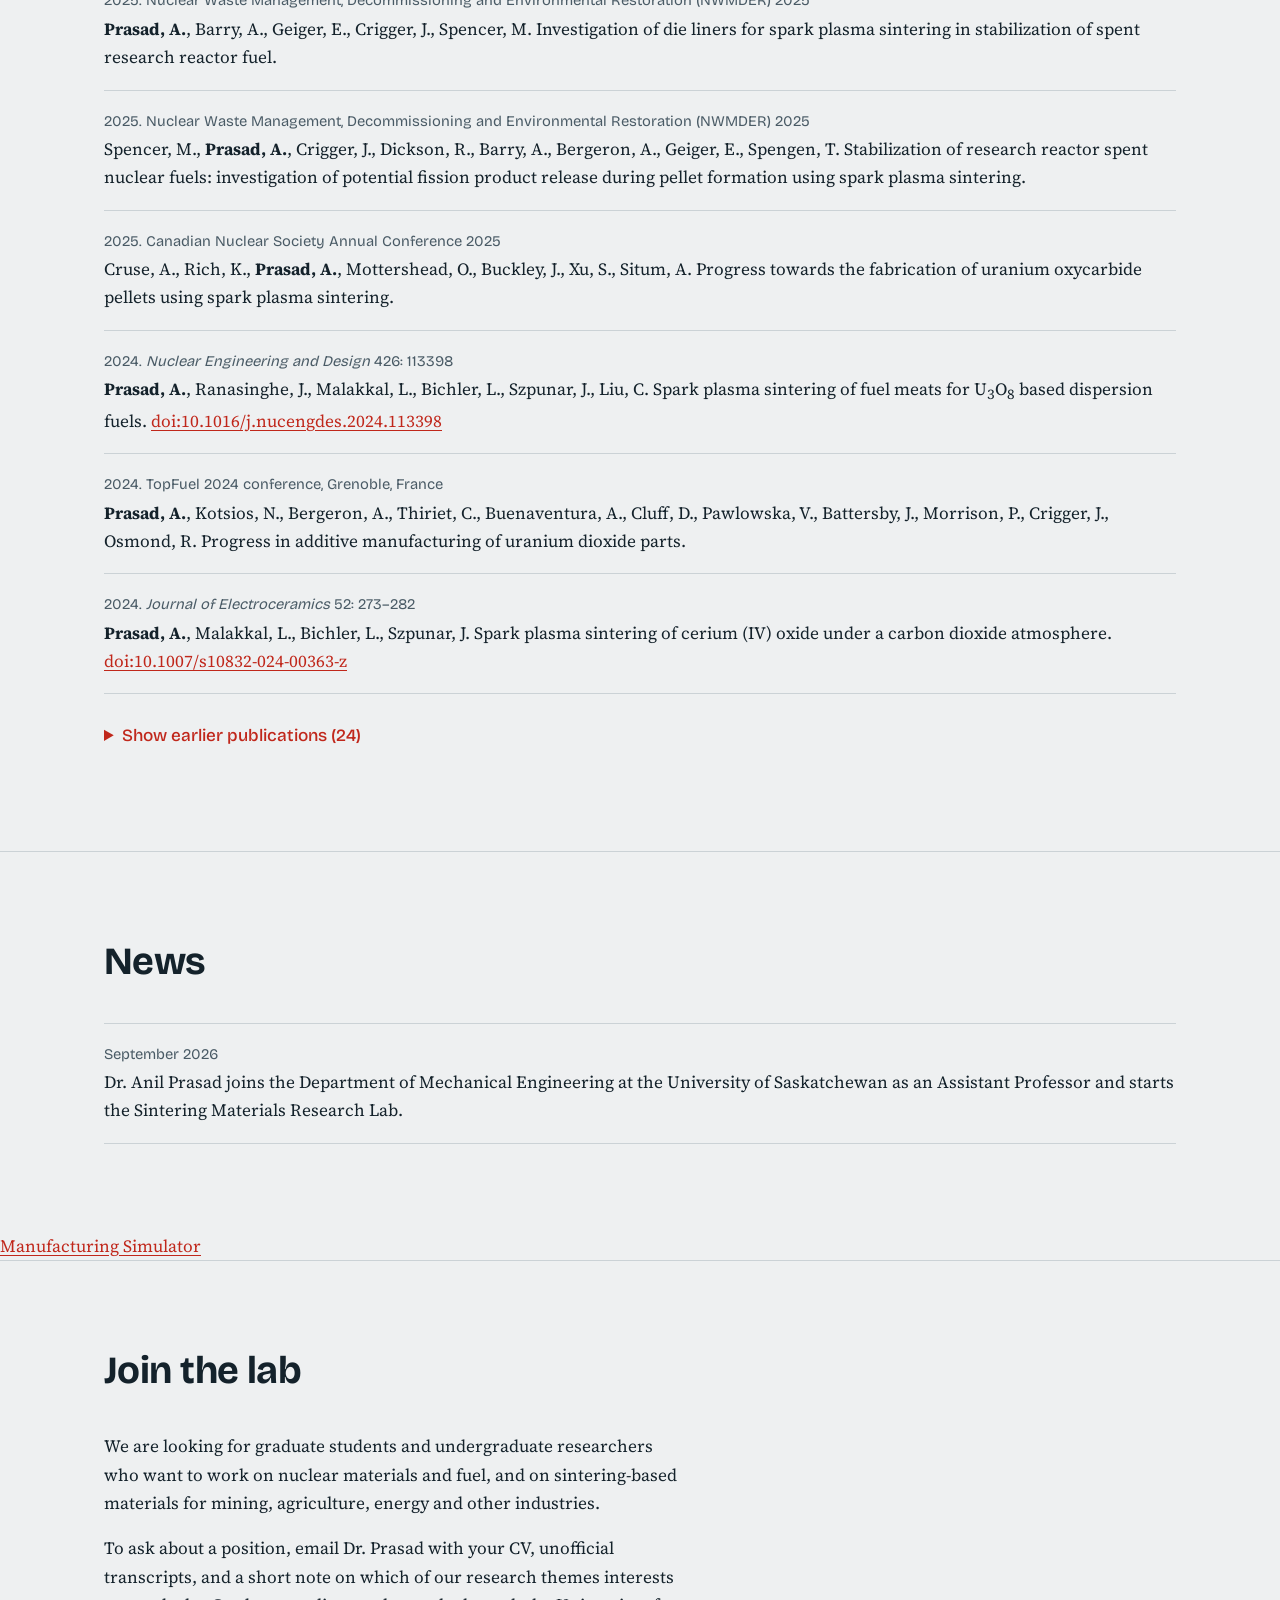
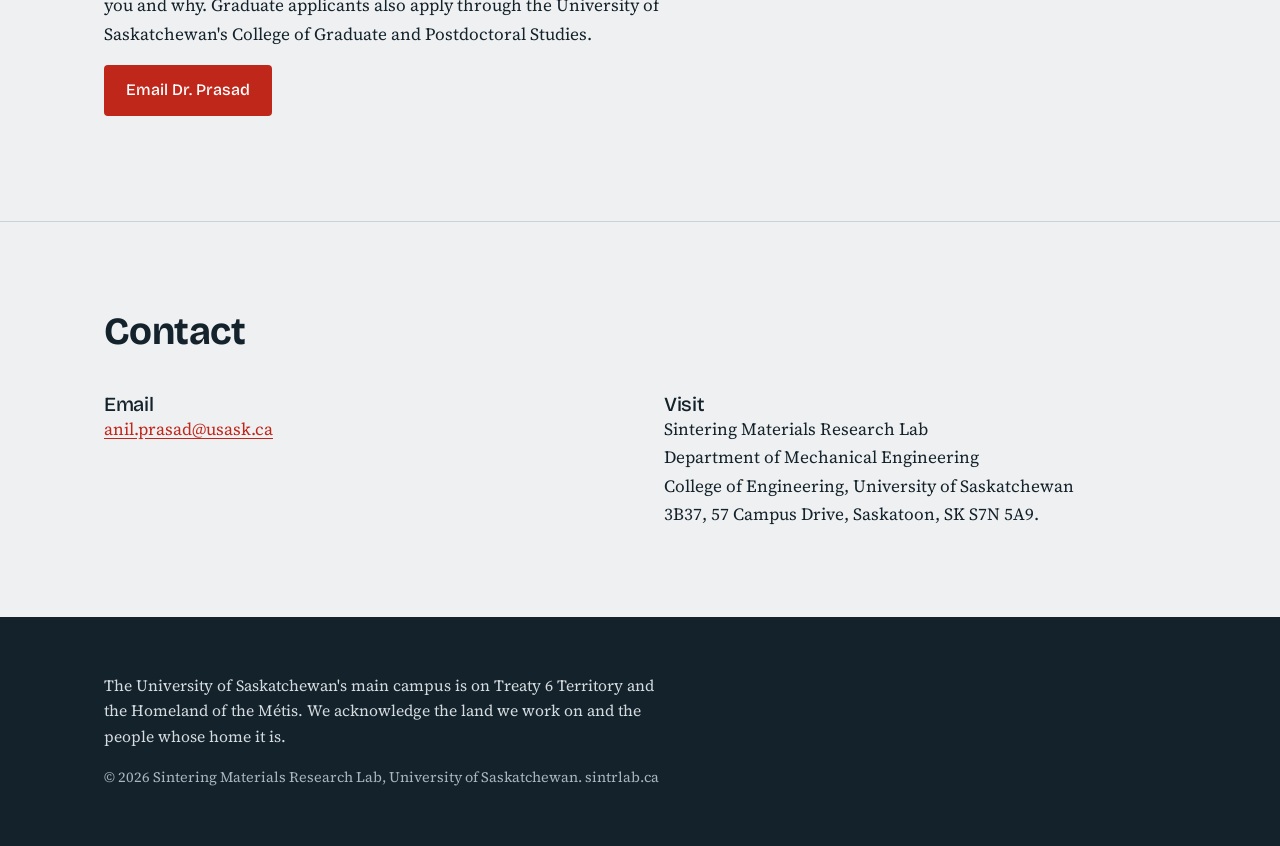
==== commit 4183744f: "Update index.html" ====
--- a/index.html
+++ b/index.html
@@ -469,7 +469,7 @@
       </ul>
     </div>
   </section>
- 
+<span data-sim-menu><a href="simulators.html">Manufacturing Simulator</a></span>
   <!-- Join -->
   <section class="section" id="join">
     <div class="wrap">
@@ -1235,5 +1235,6 @@
   }
 })();
 </script>
+<script src="site-nav.js" defer></script>
 </body>
 </html>
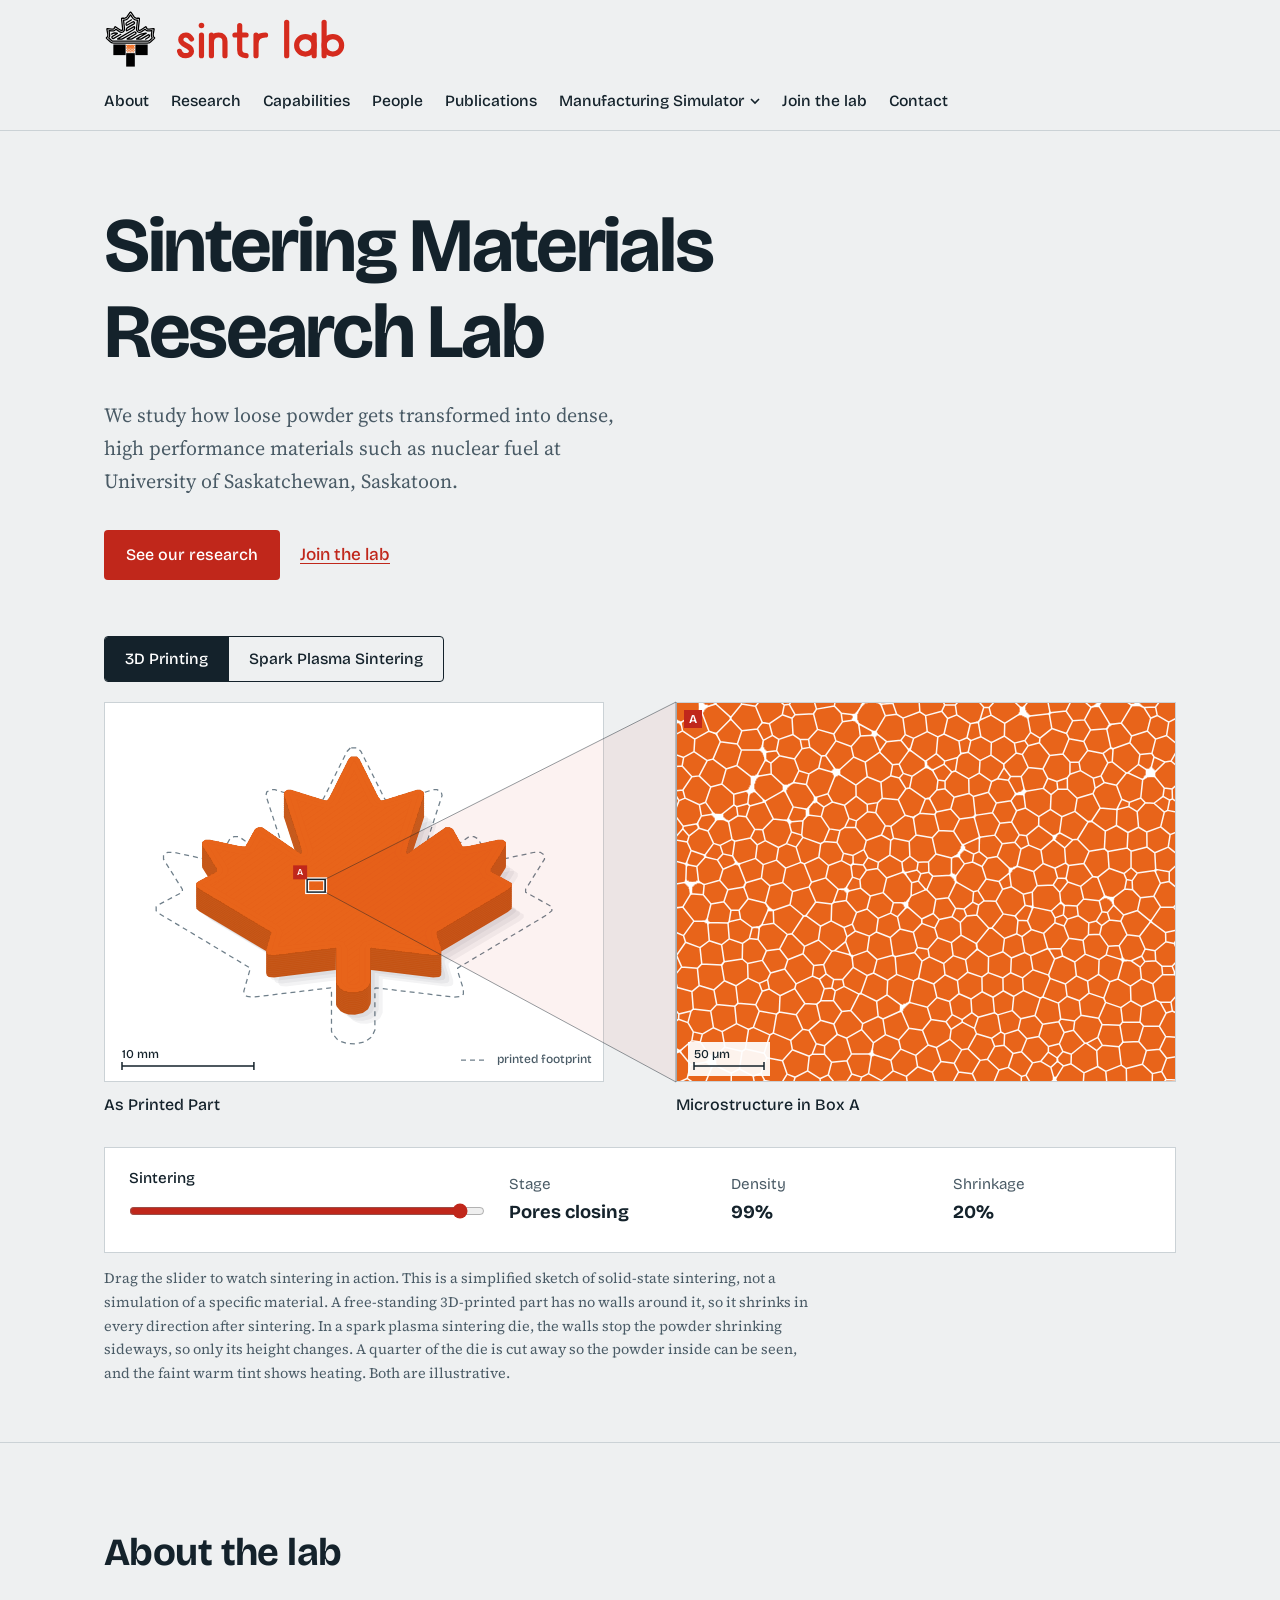
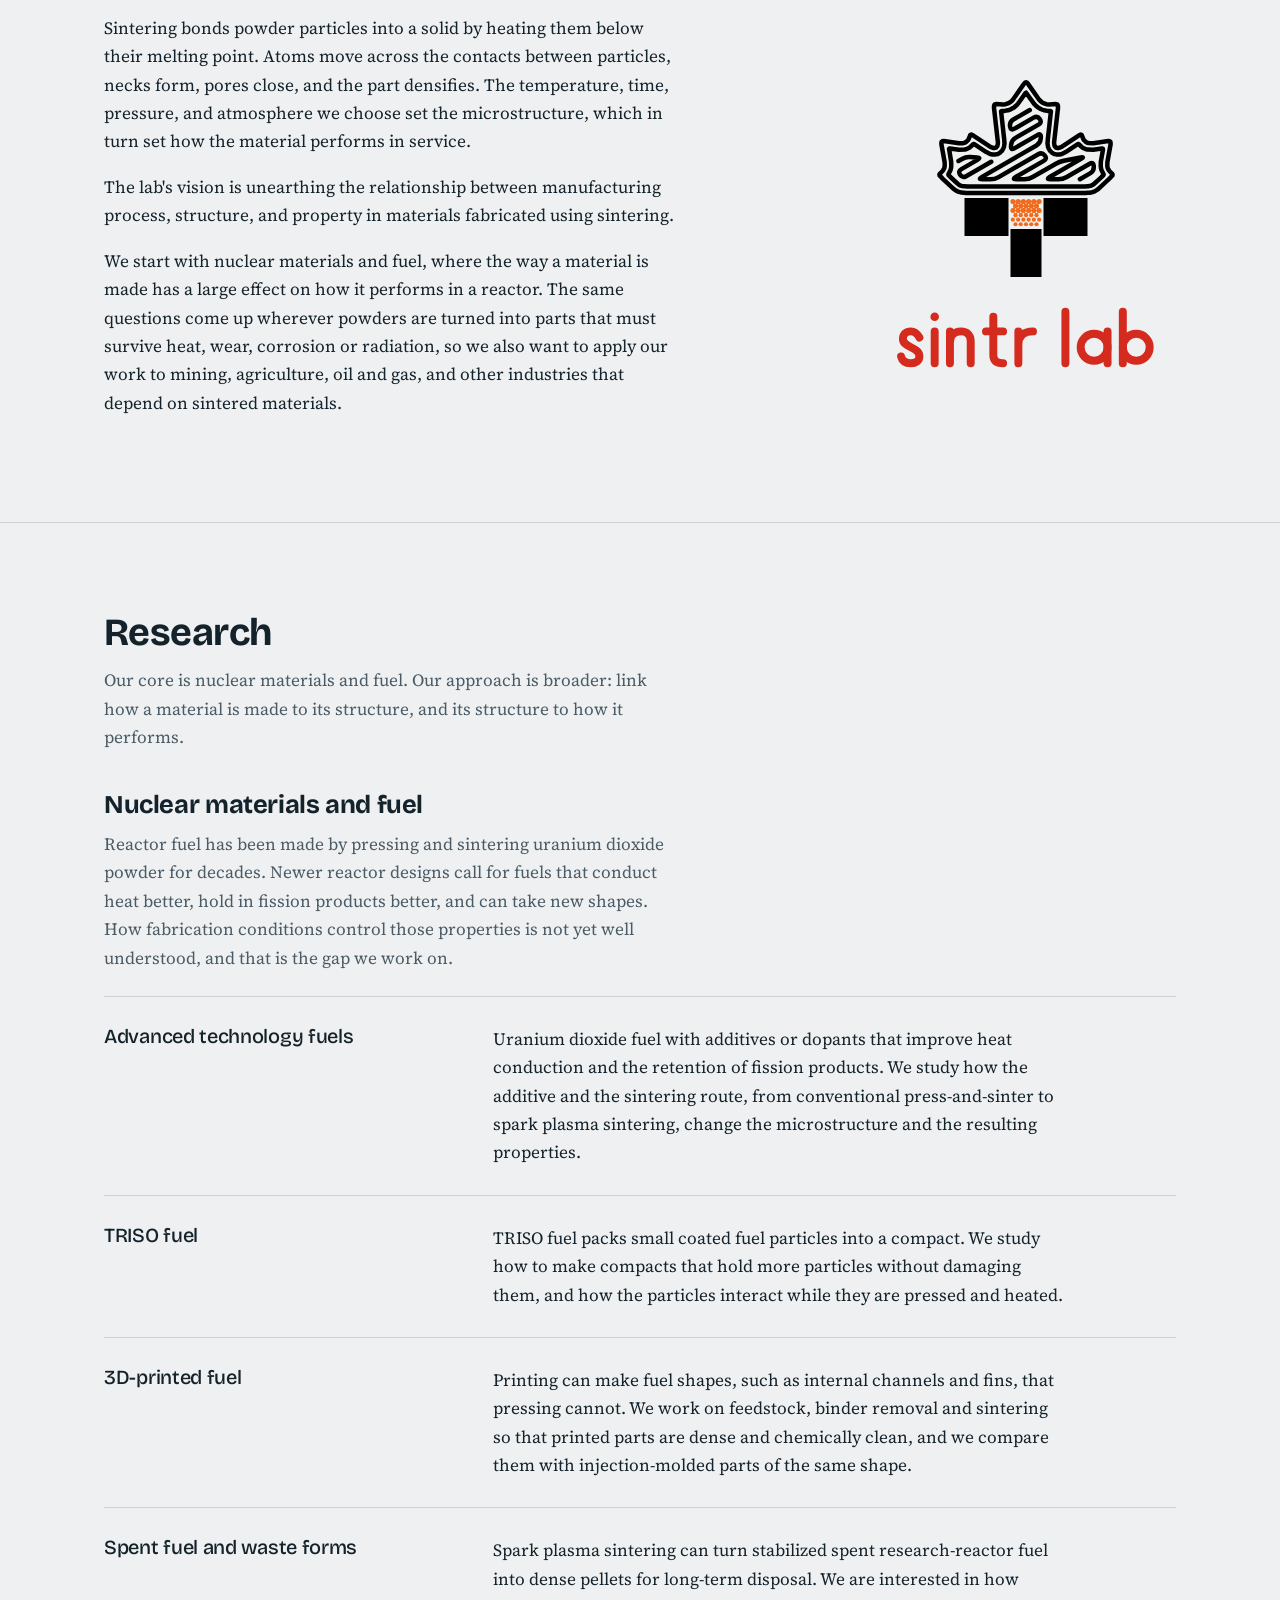
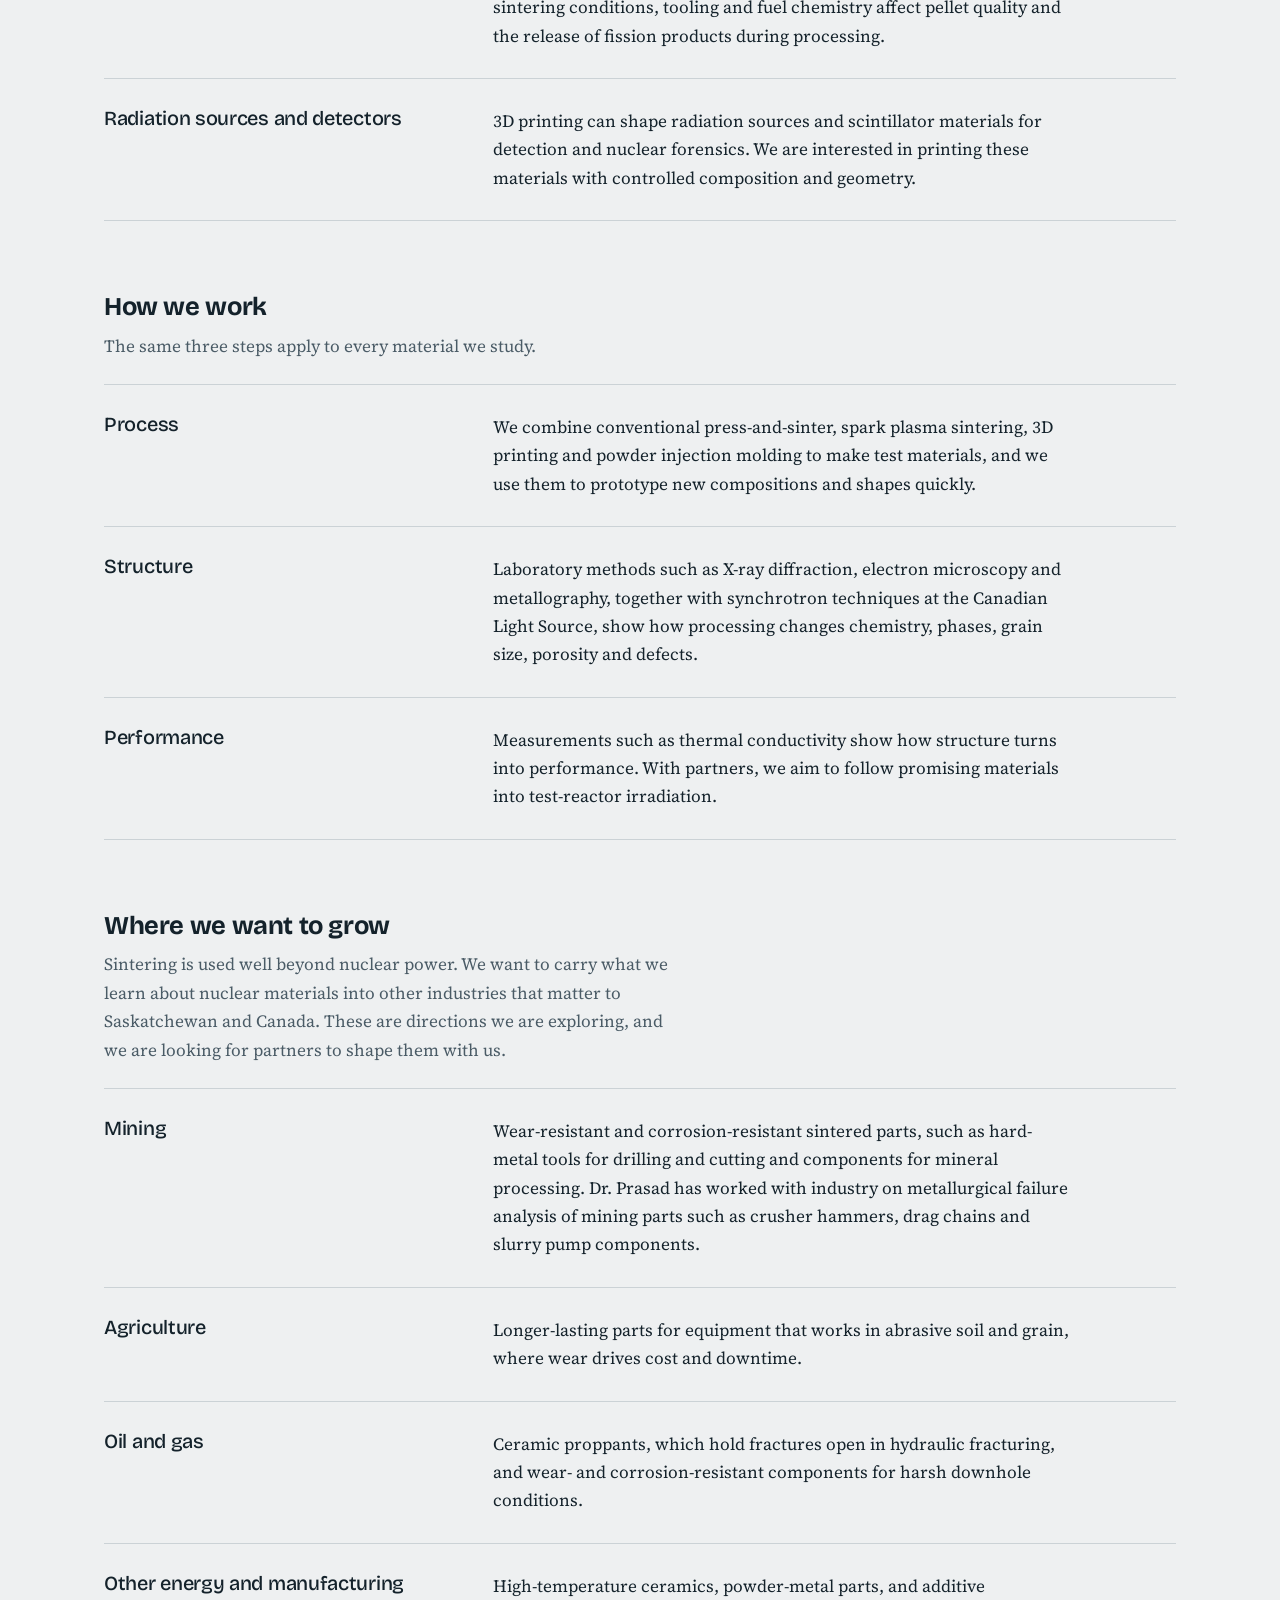
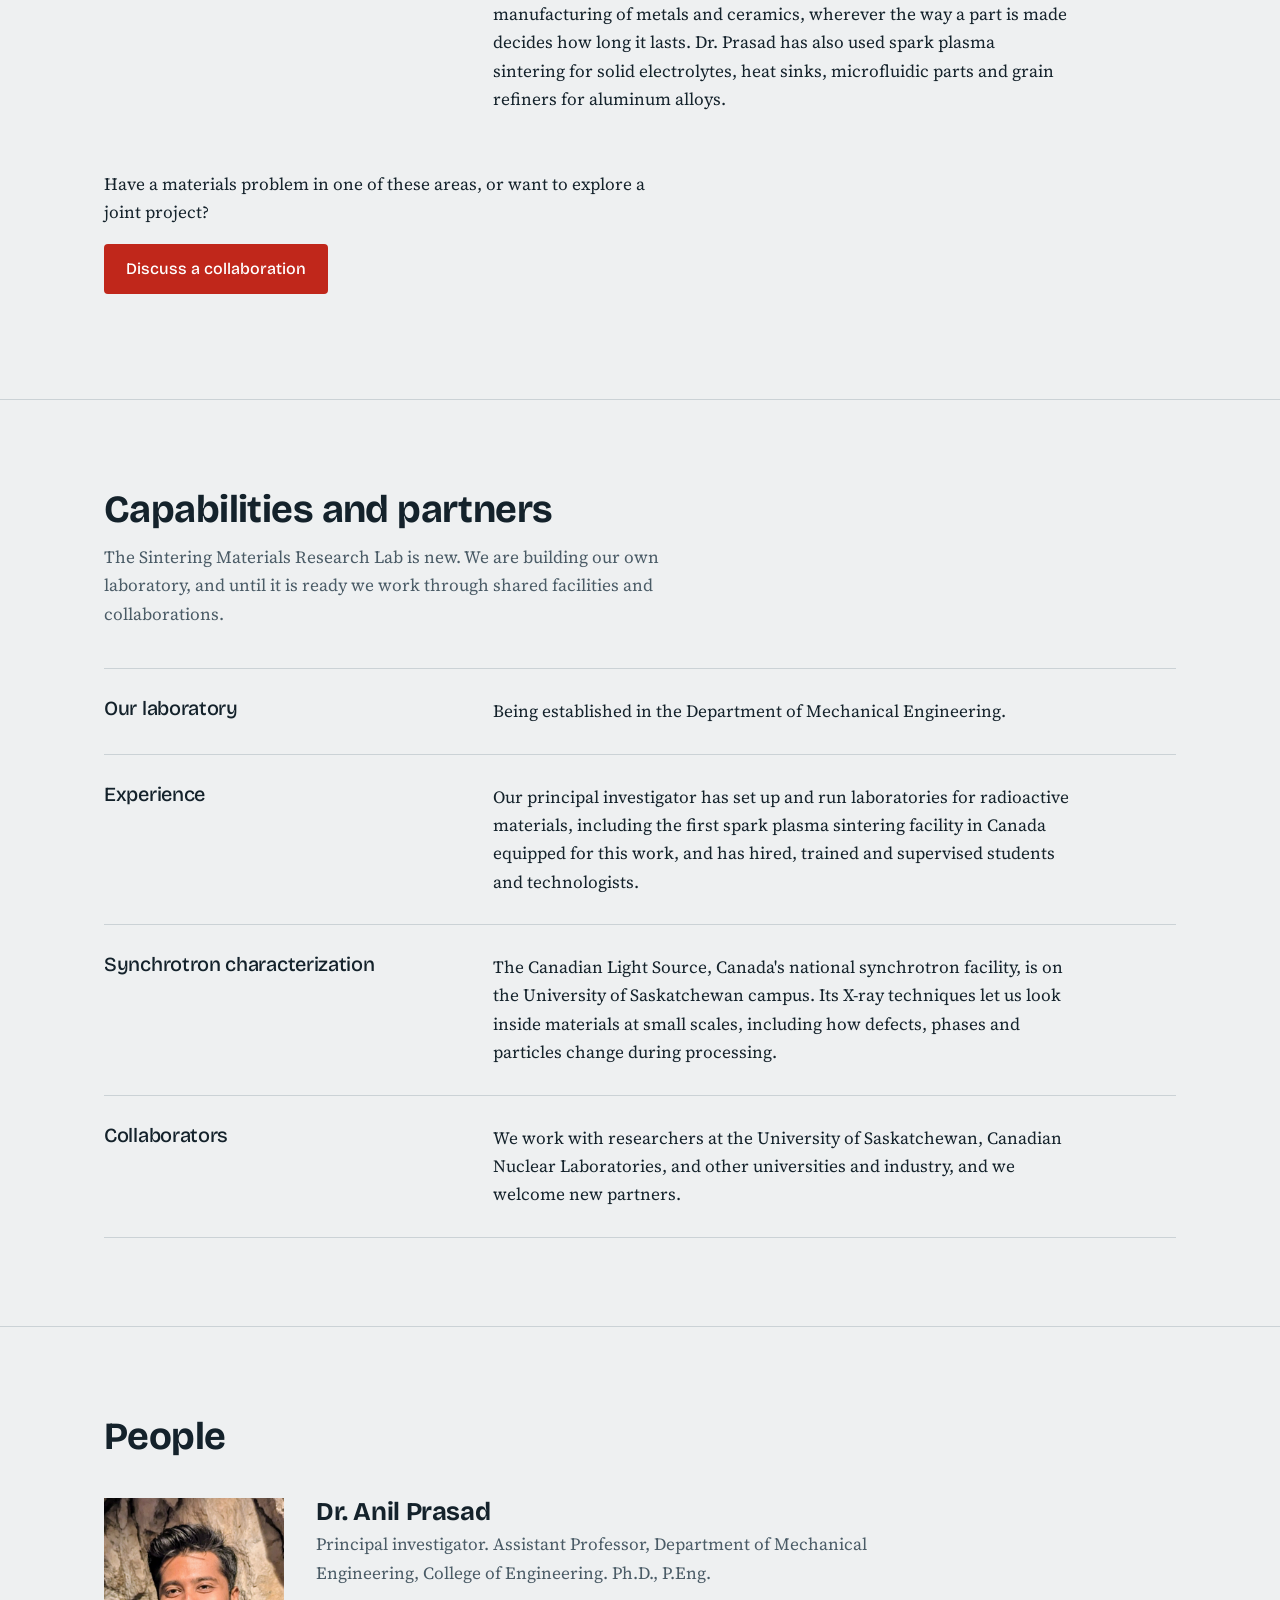
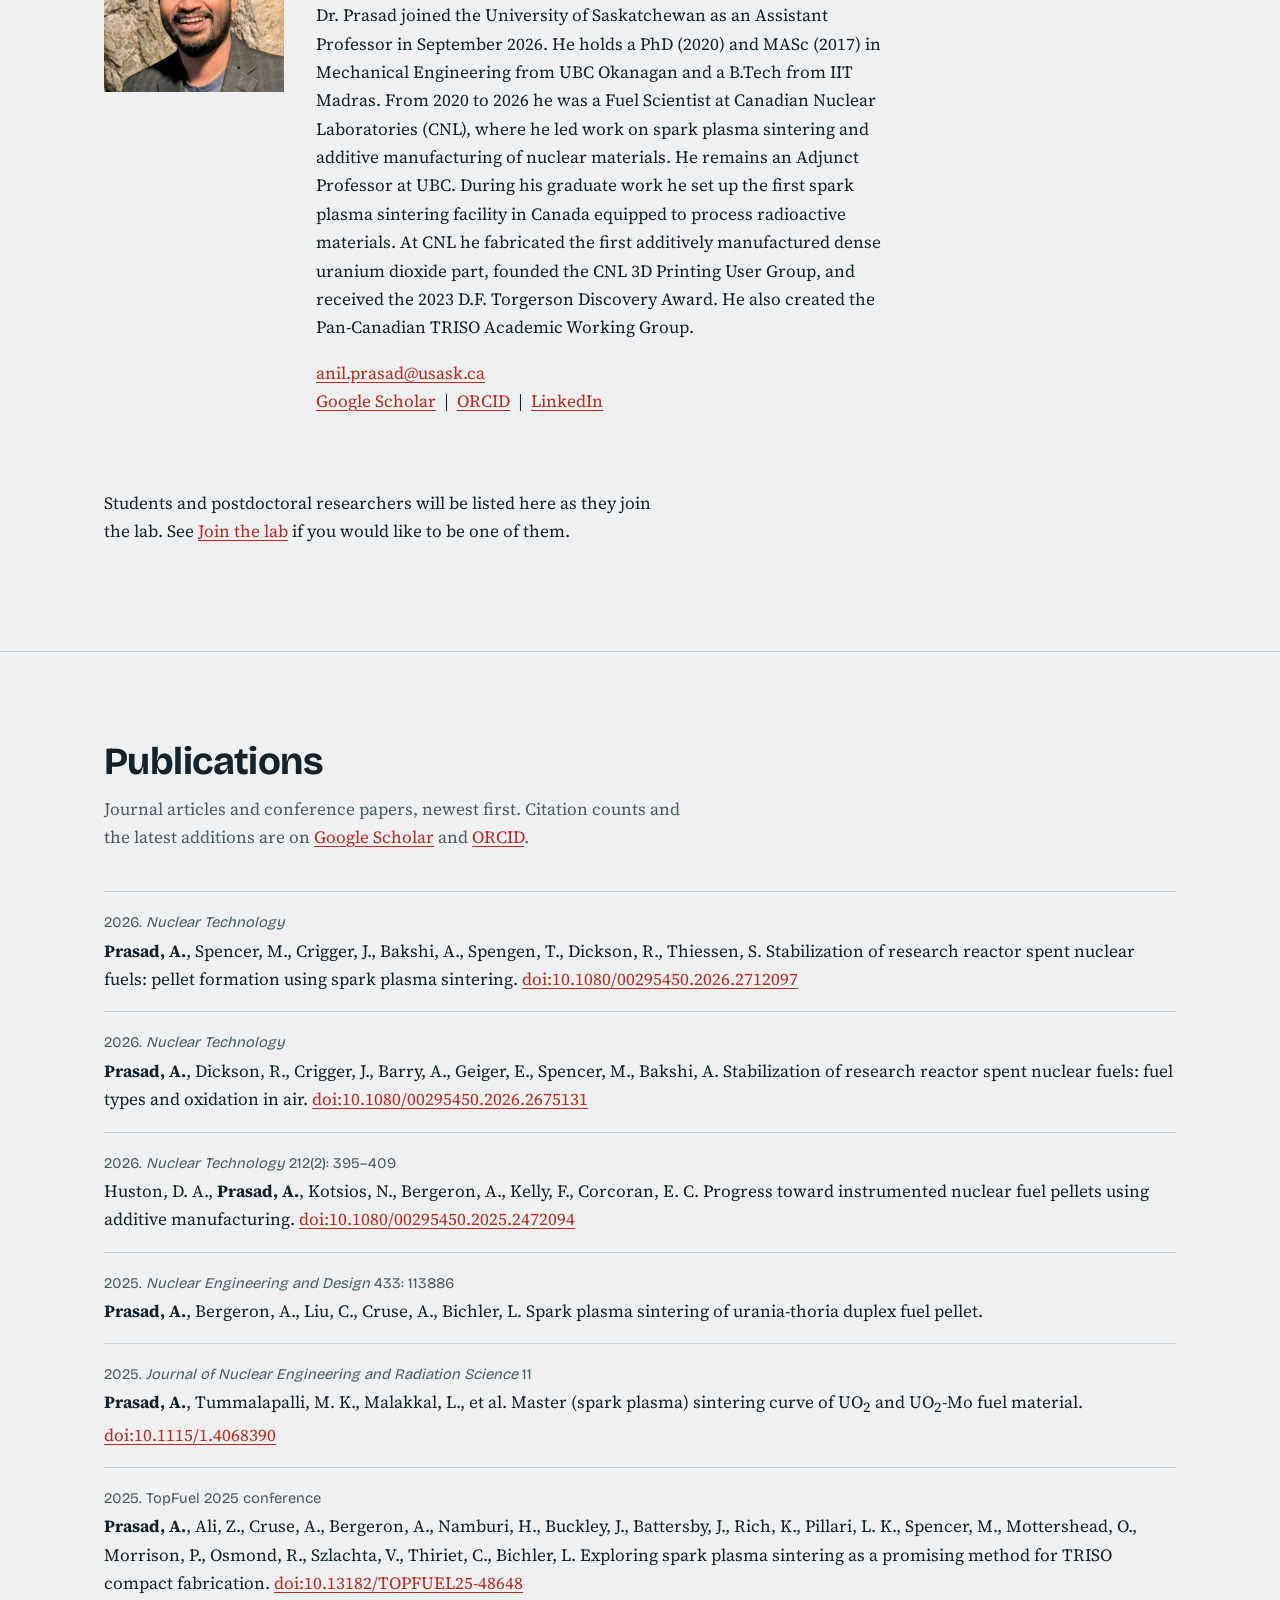
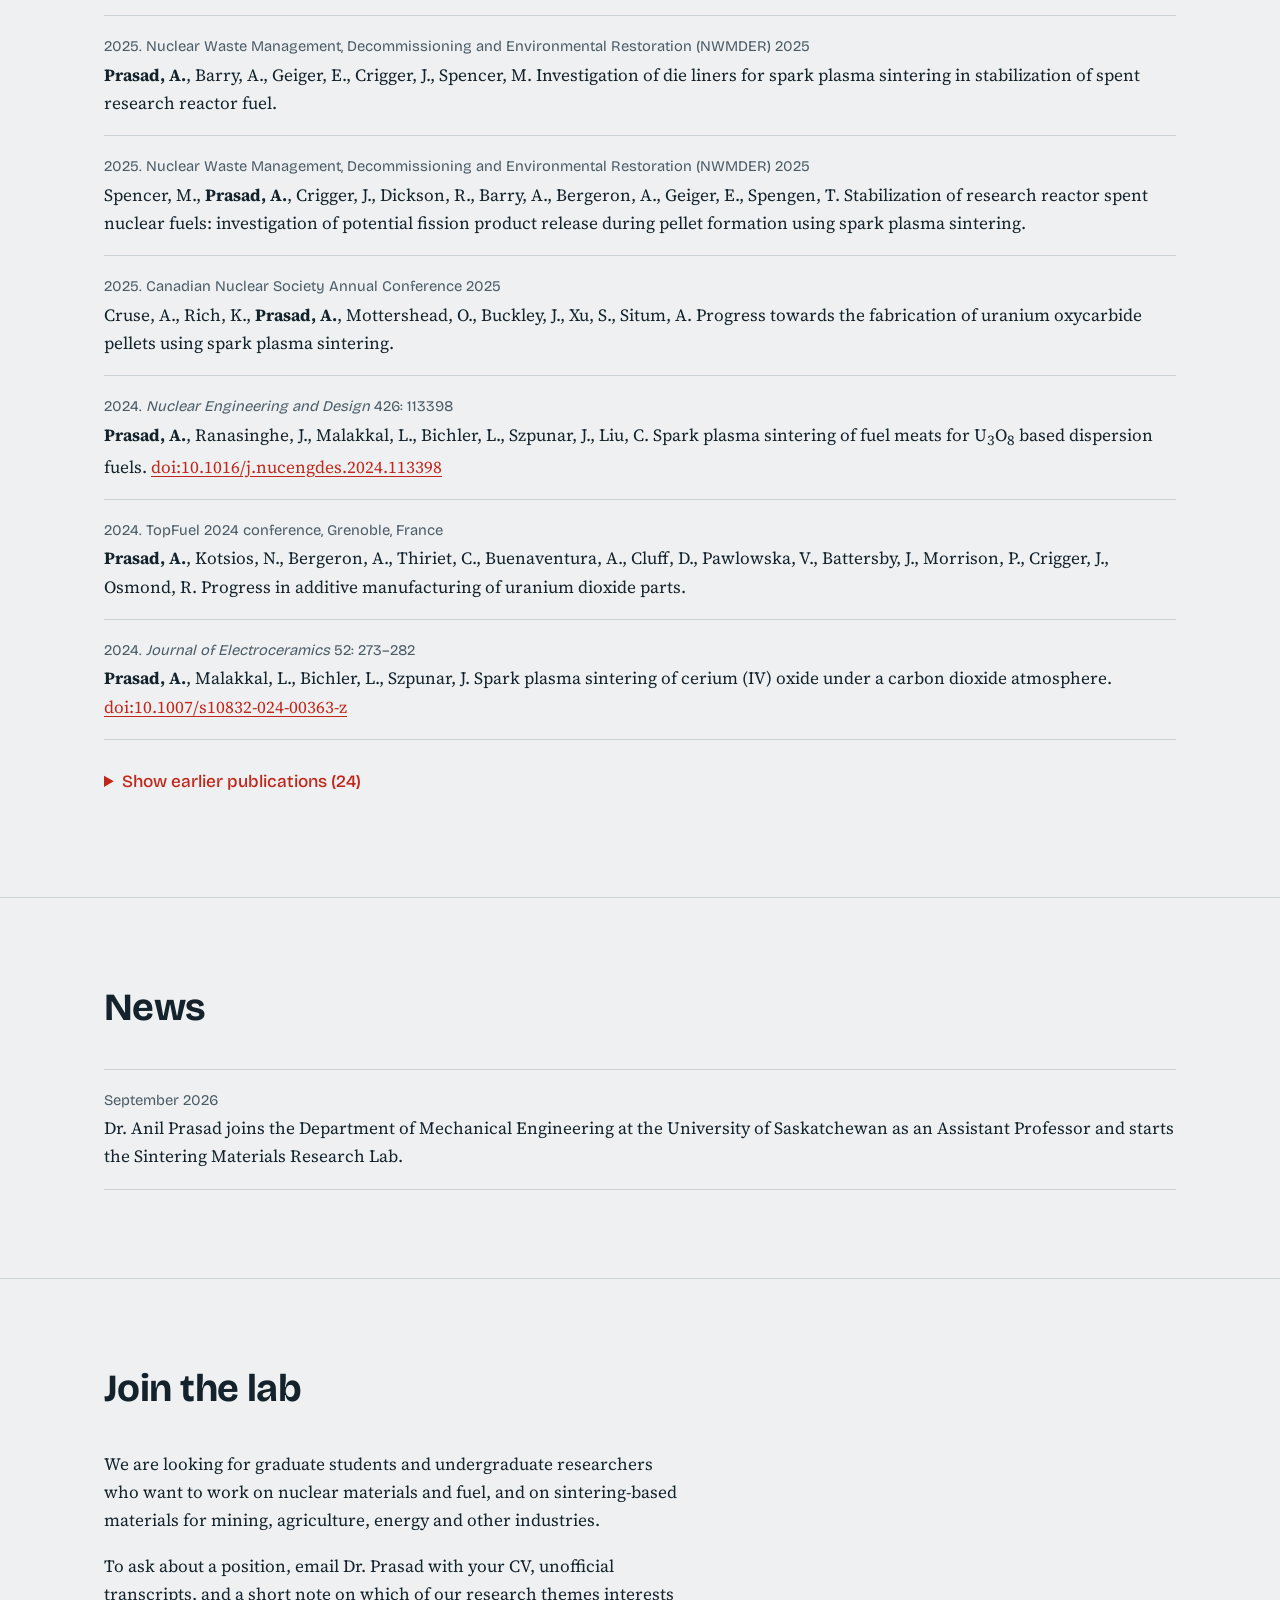
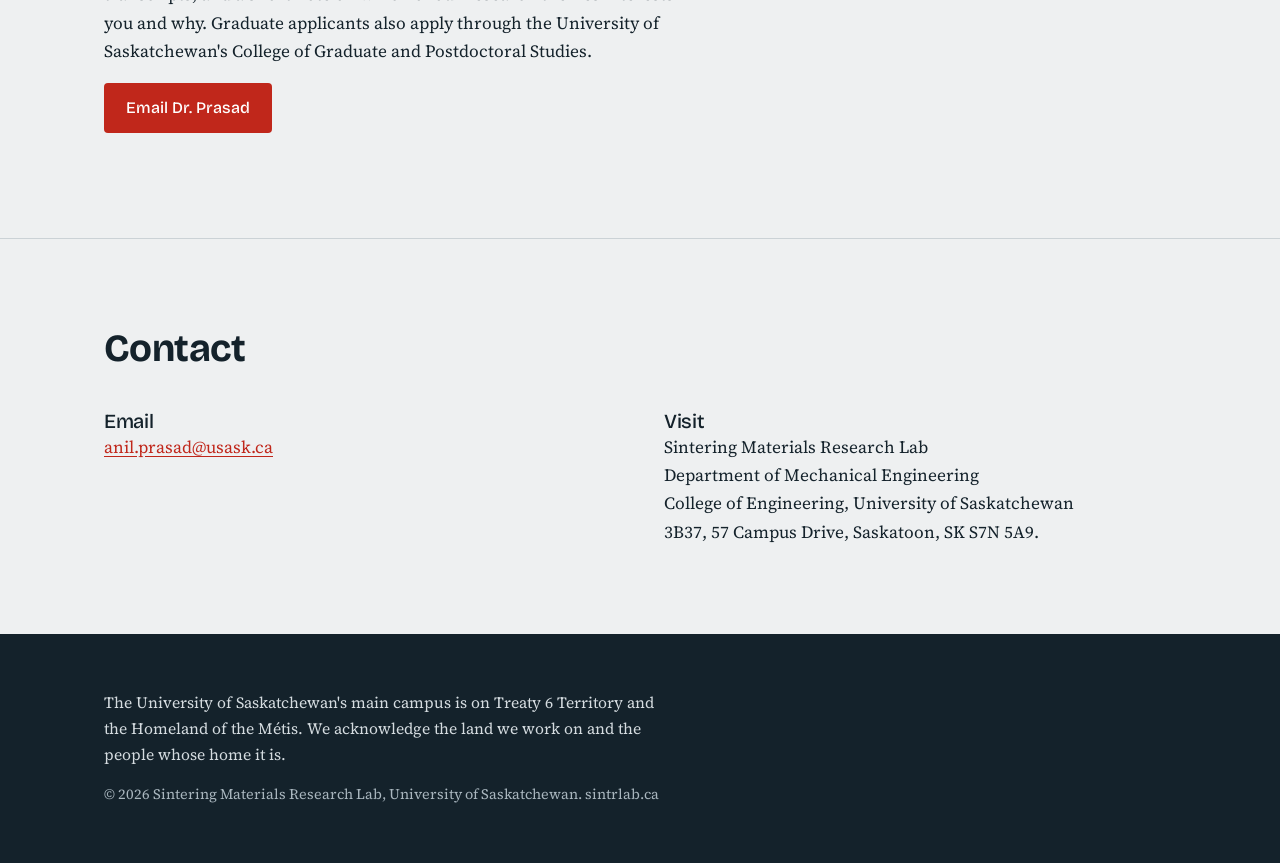
==== commit e75bfd39: "Update index.html" ====
--- a/index.html
+++ b/index.html
@@ -210,6 +210,7 @@
       <a href="#capabilities">Capabilities</a>
       <a href="#people">People</a>
       <a href="#publications">Publications</a>
+      <span data-sim-menu><a href="simulators.html">Manufacturing Simulator</a></span>
       <a href="#join">Join the lab</a>
       <a href="#contact">Contact</a>
     </nav>
@@ -469,7 +470,7 @@
       </ul>
     </div>
   </section>
-<span data-sim-menu><a href="simulators.html">Manufacturing Simulator</a></span>
+ 
   <!-- Join -->
   <section class="section" id="join">
     <div class="wrap">
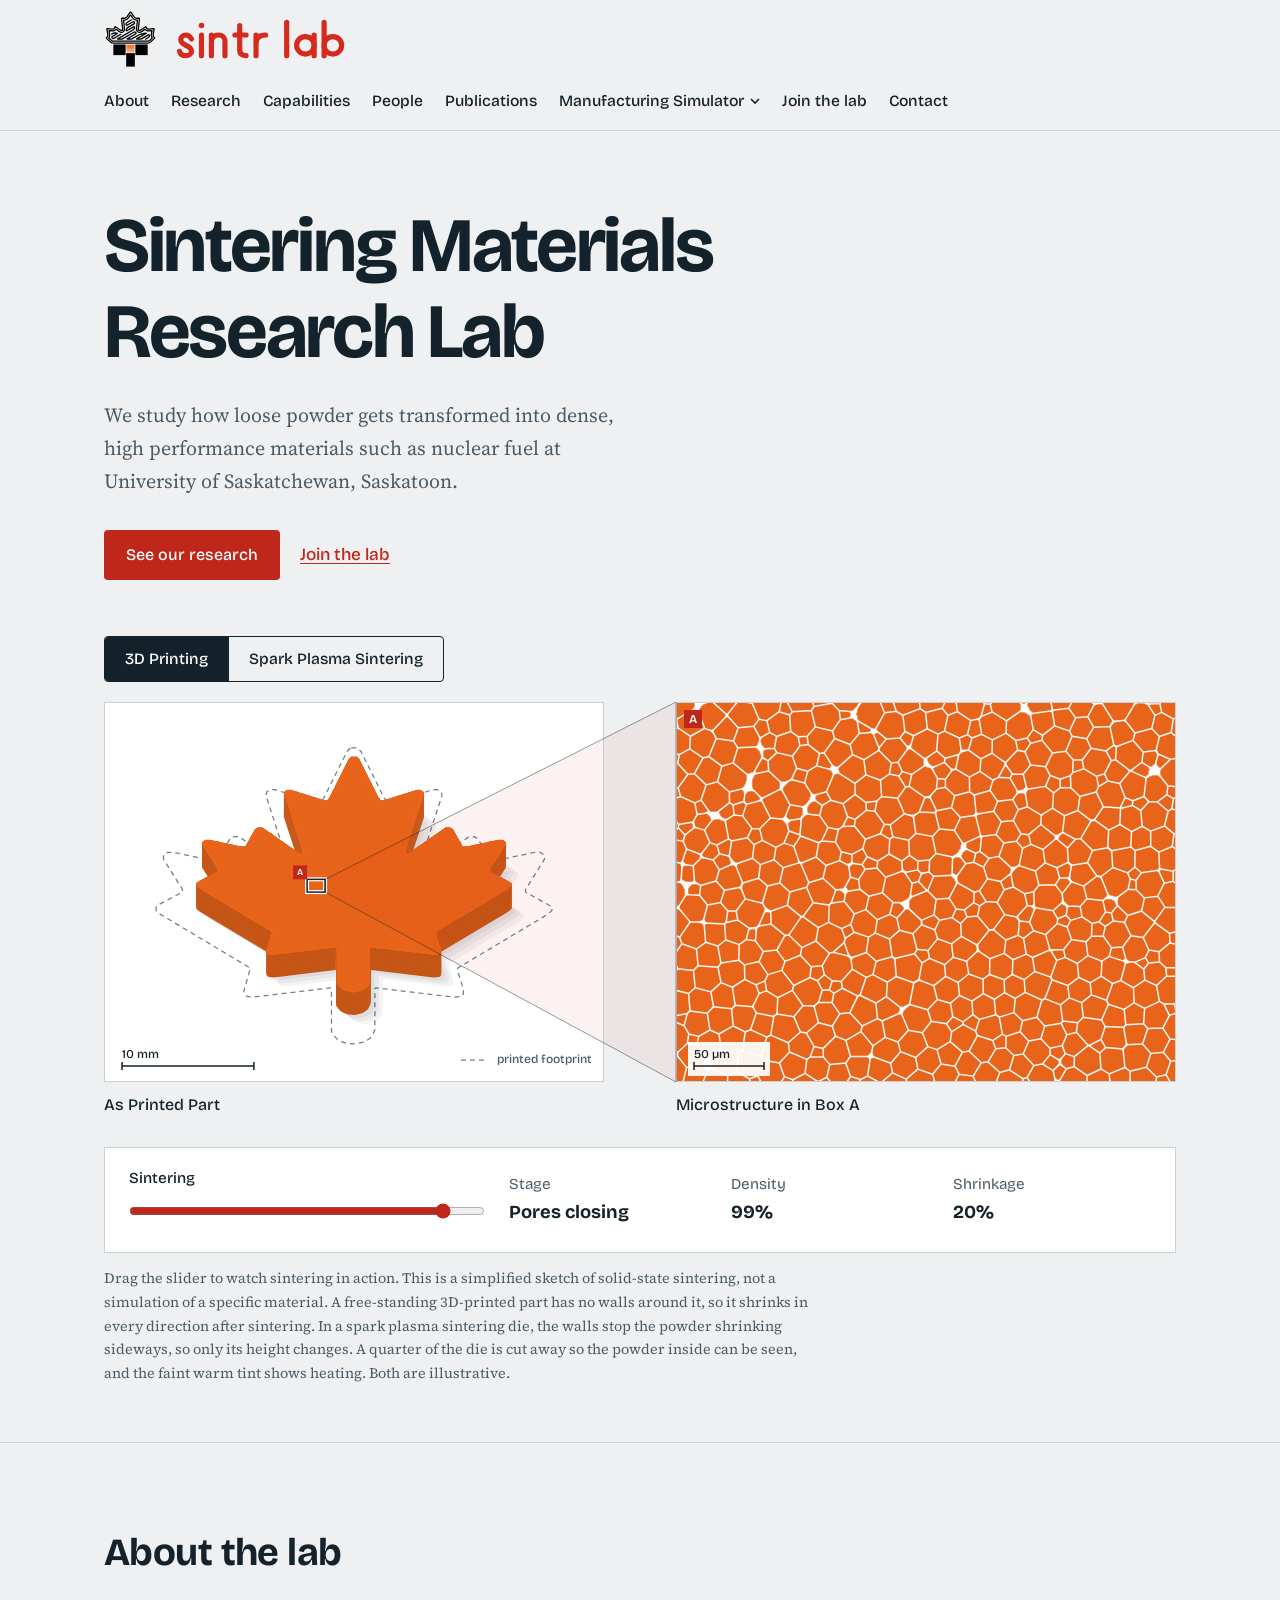
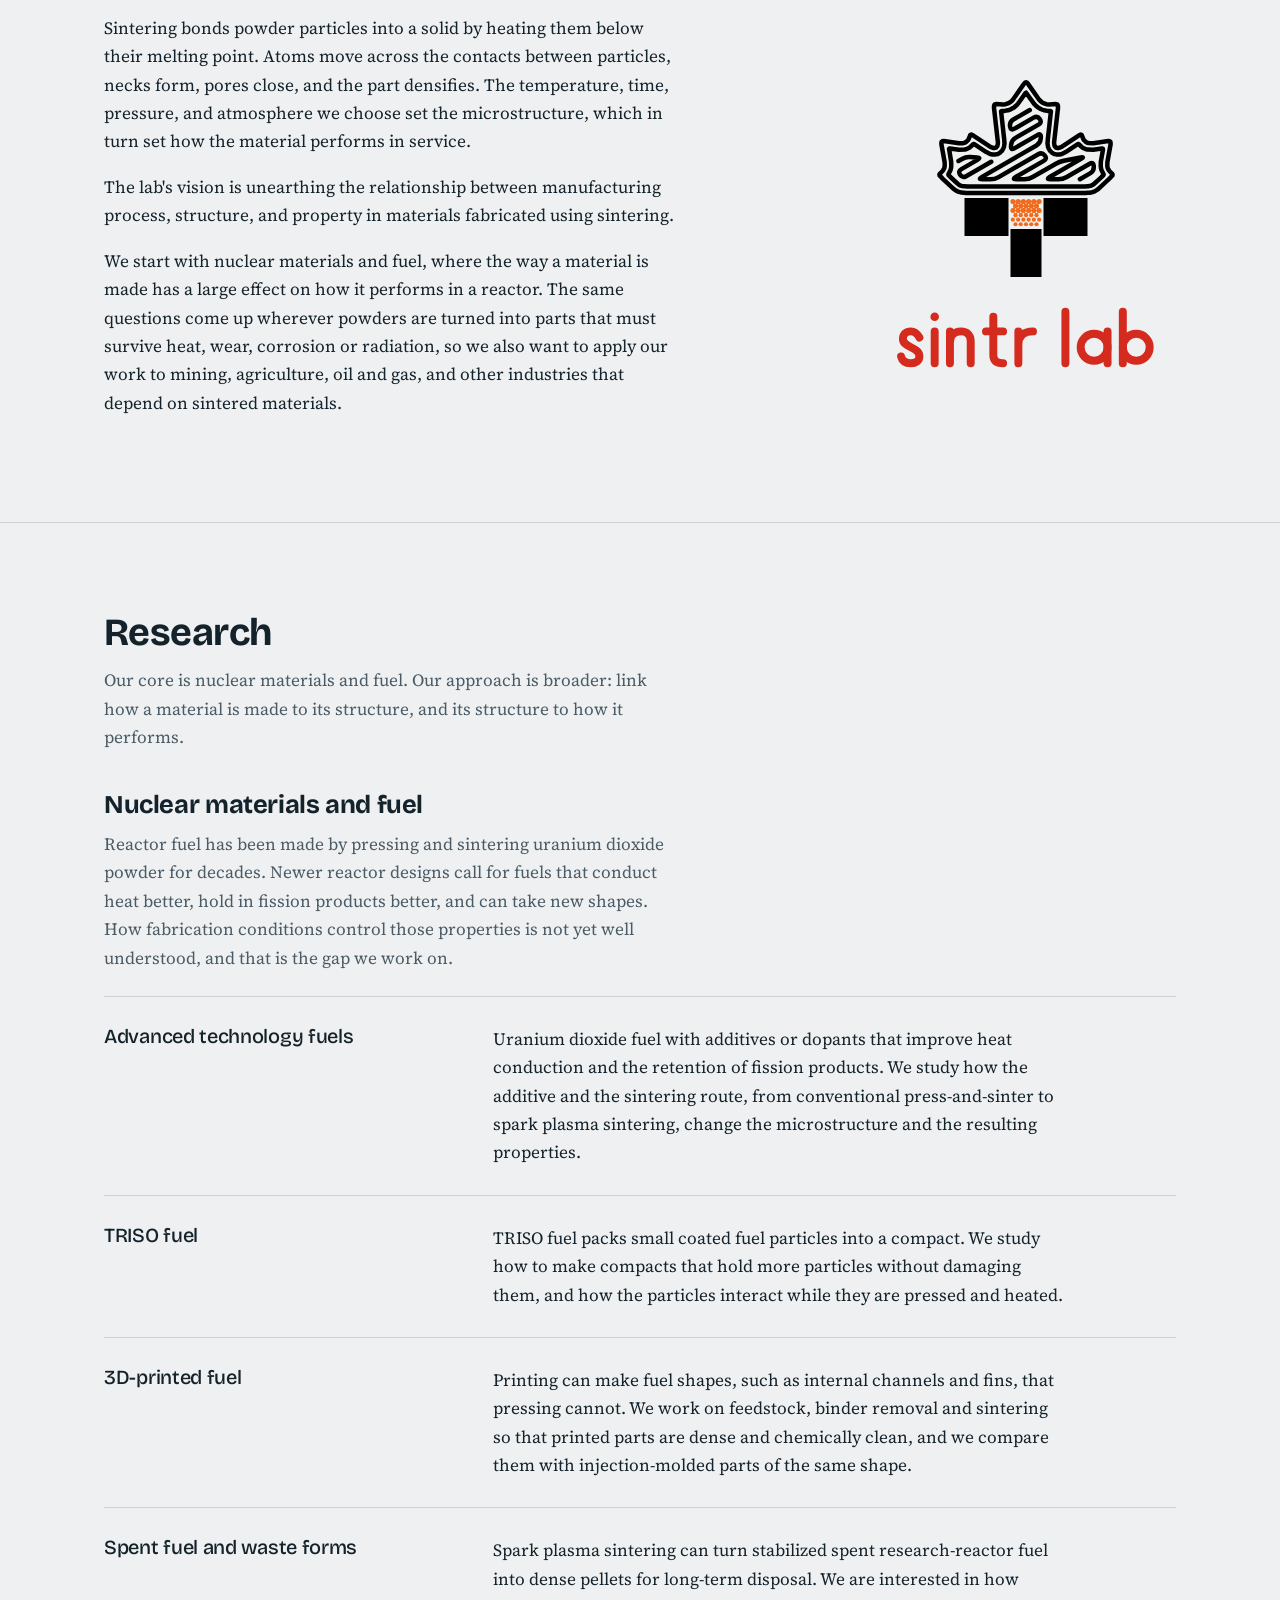
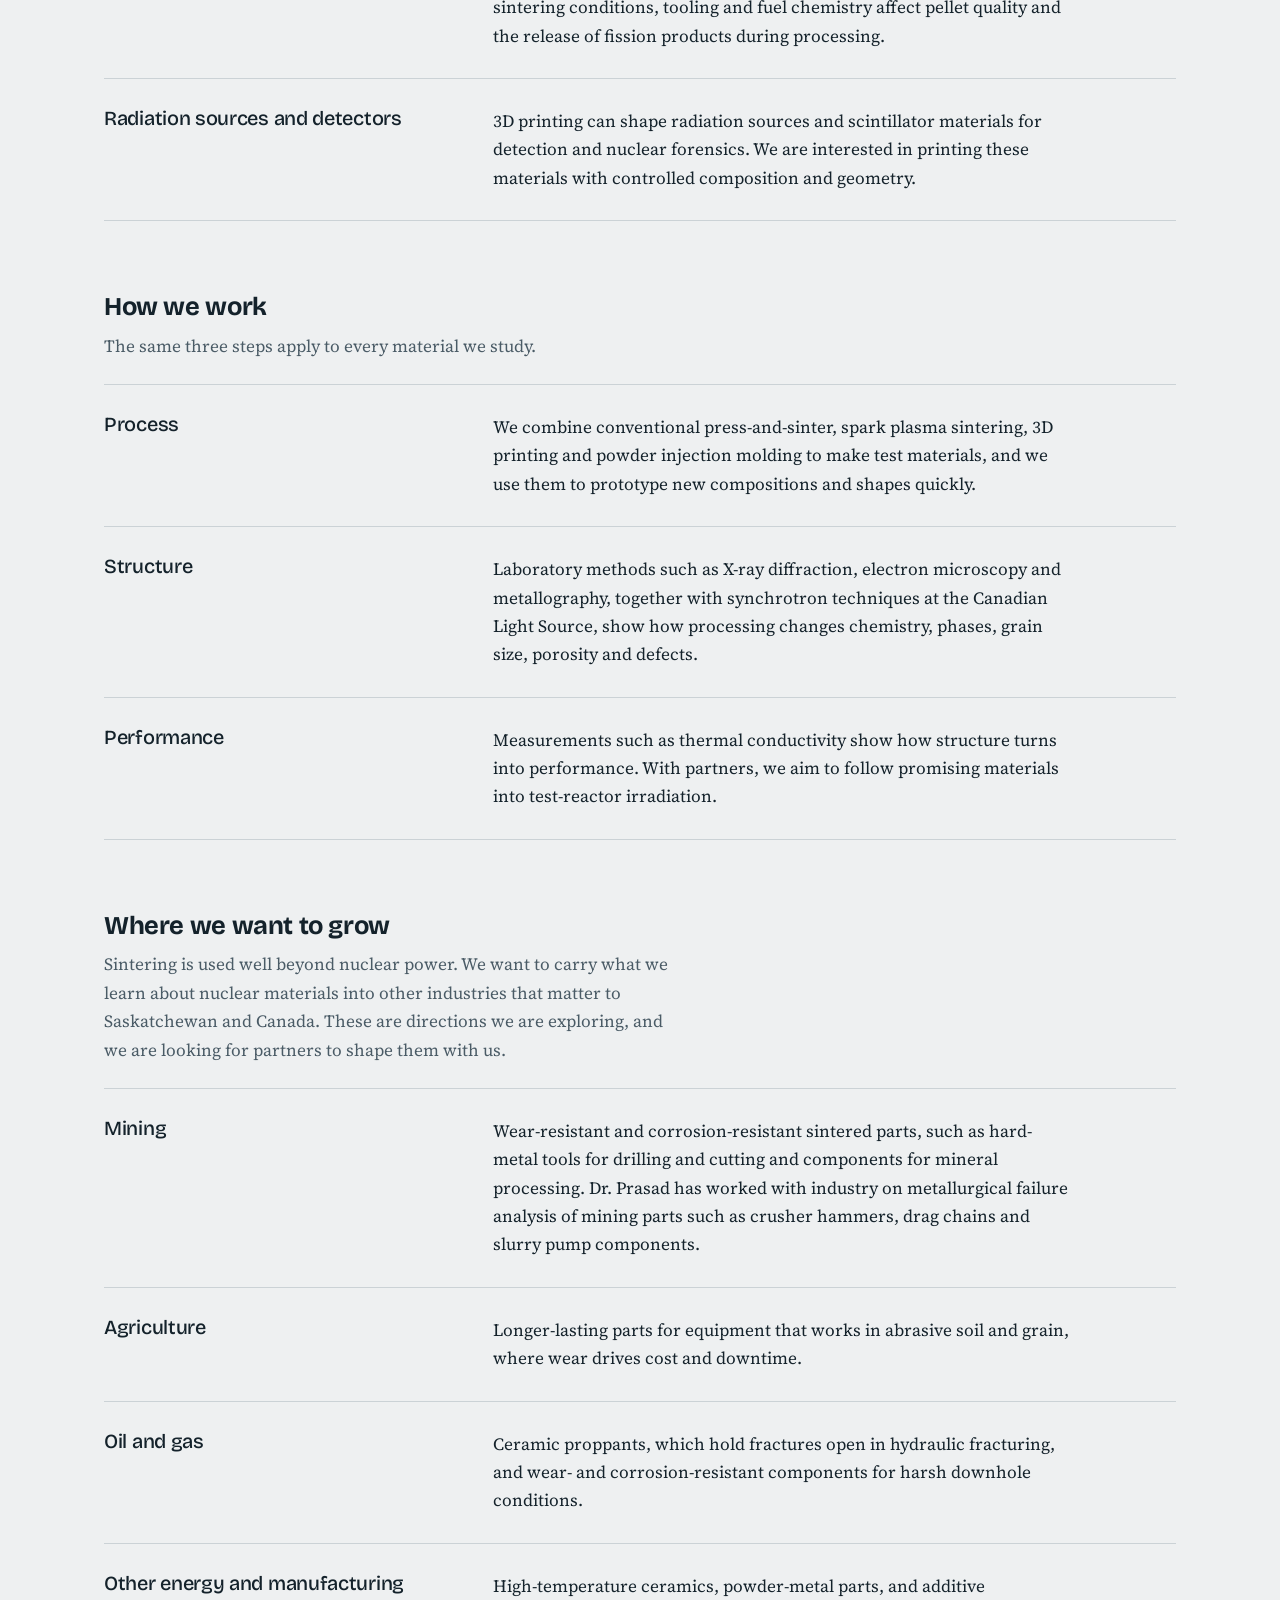
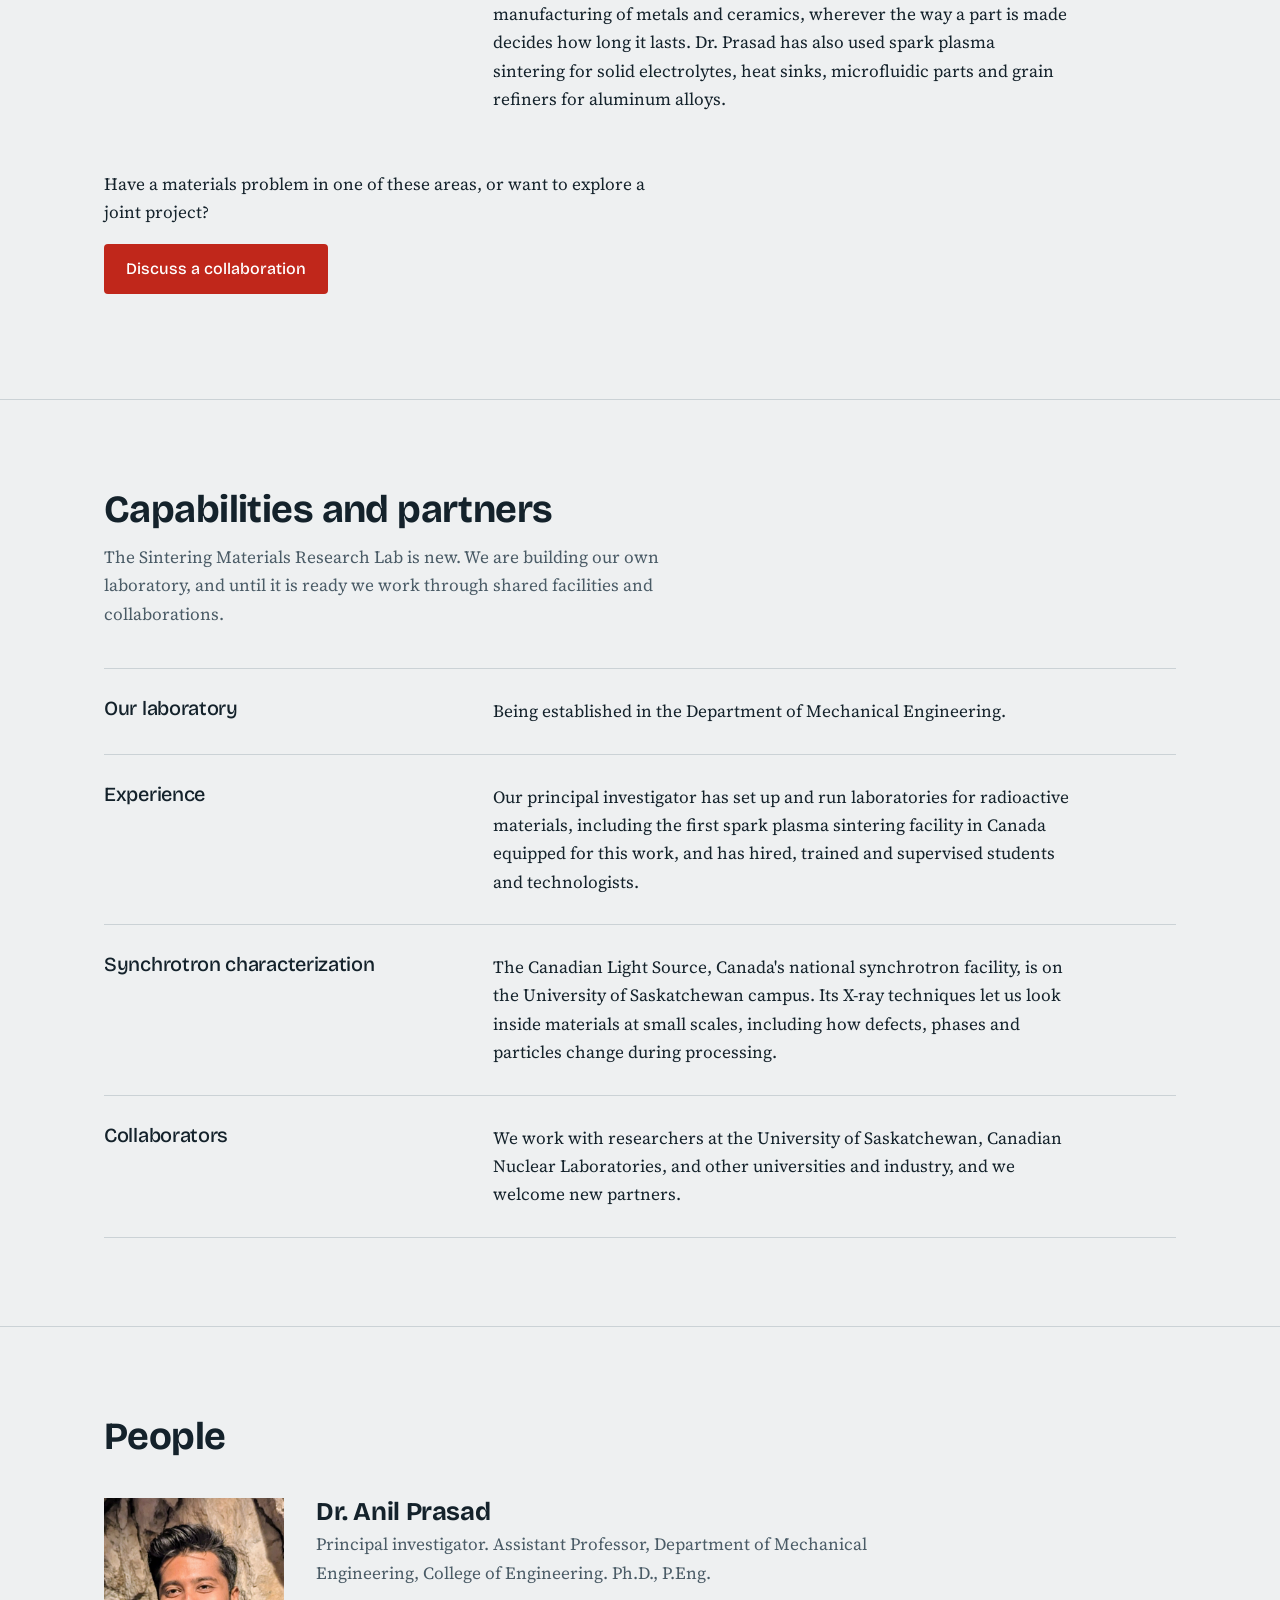
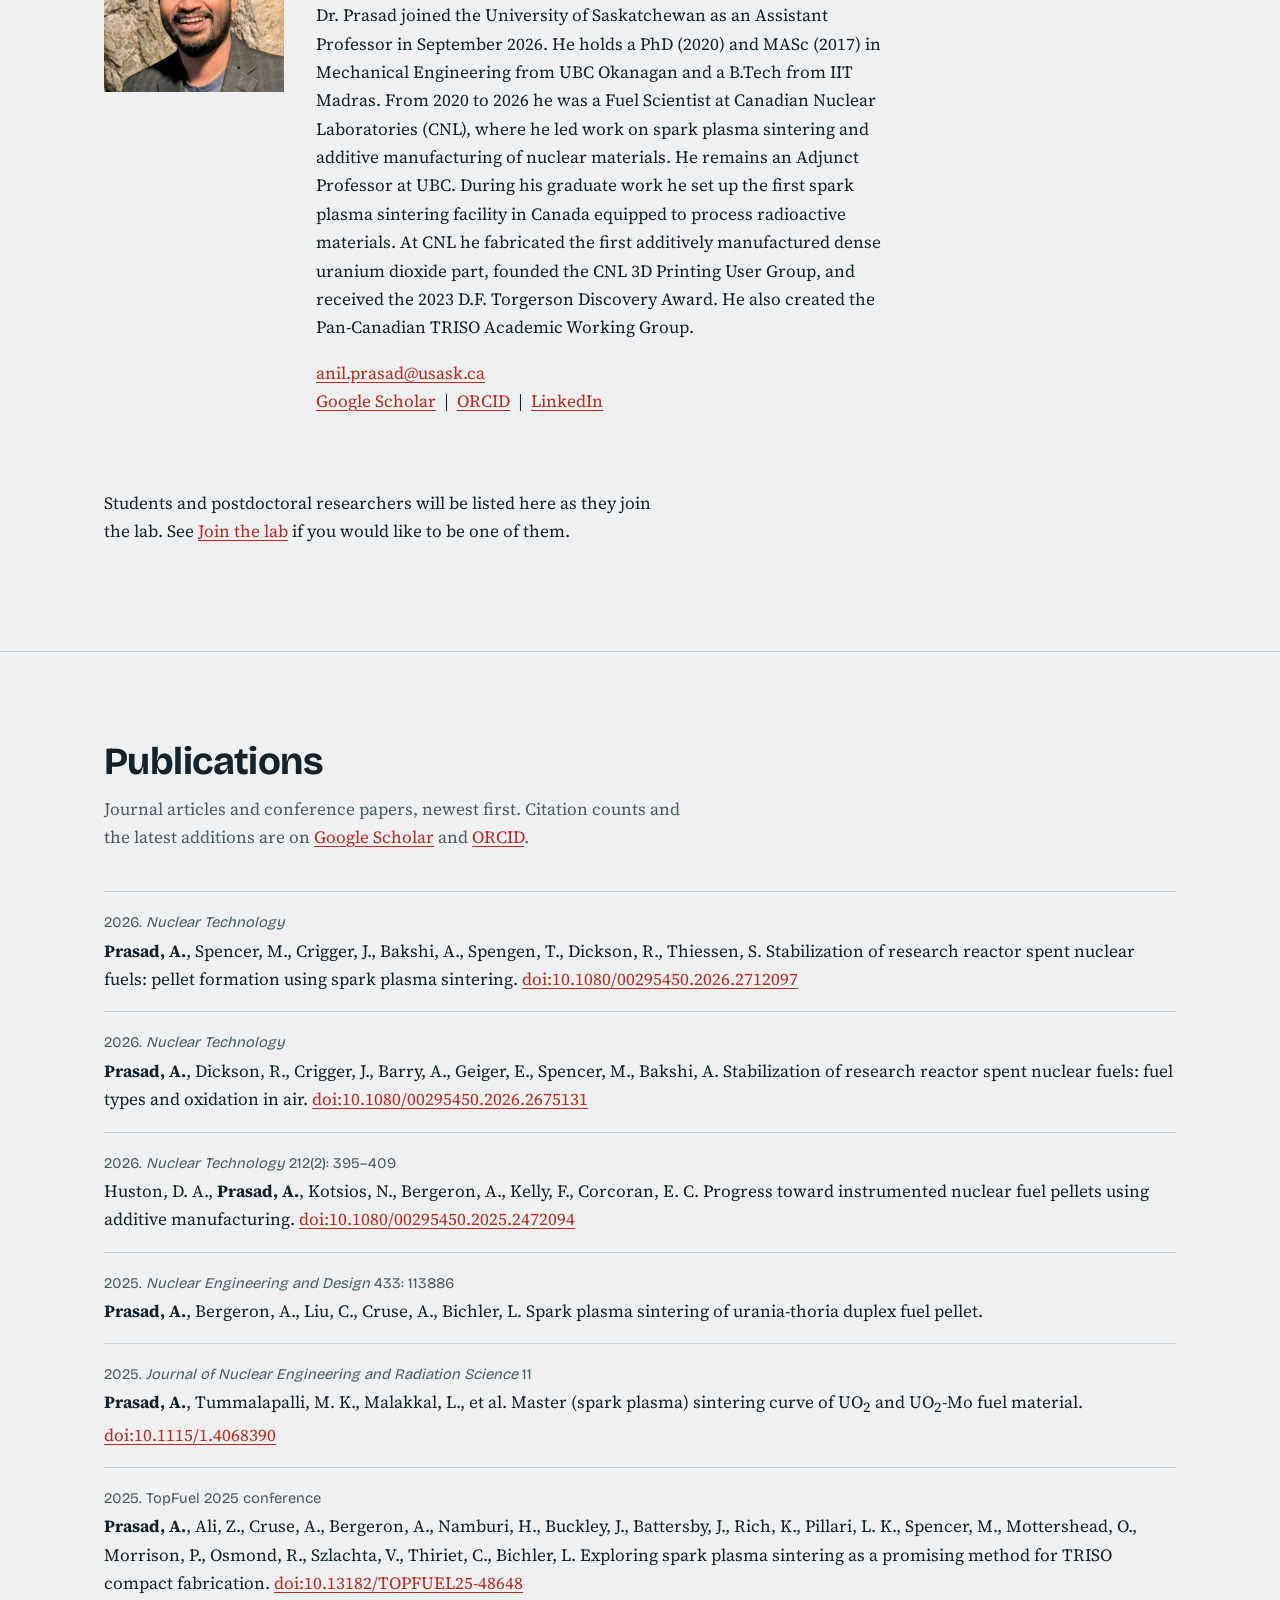
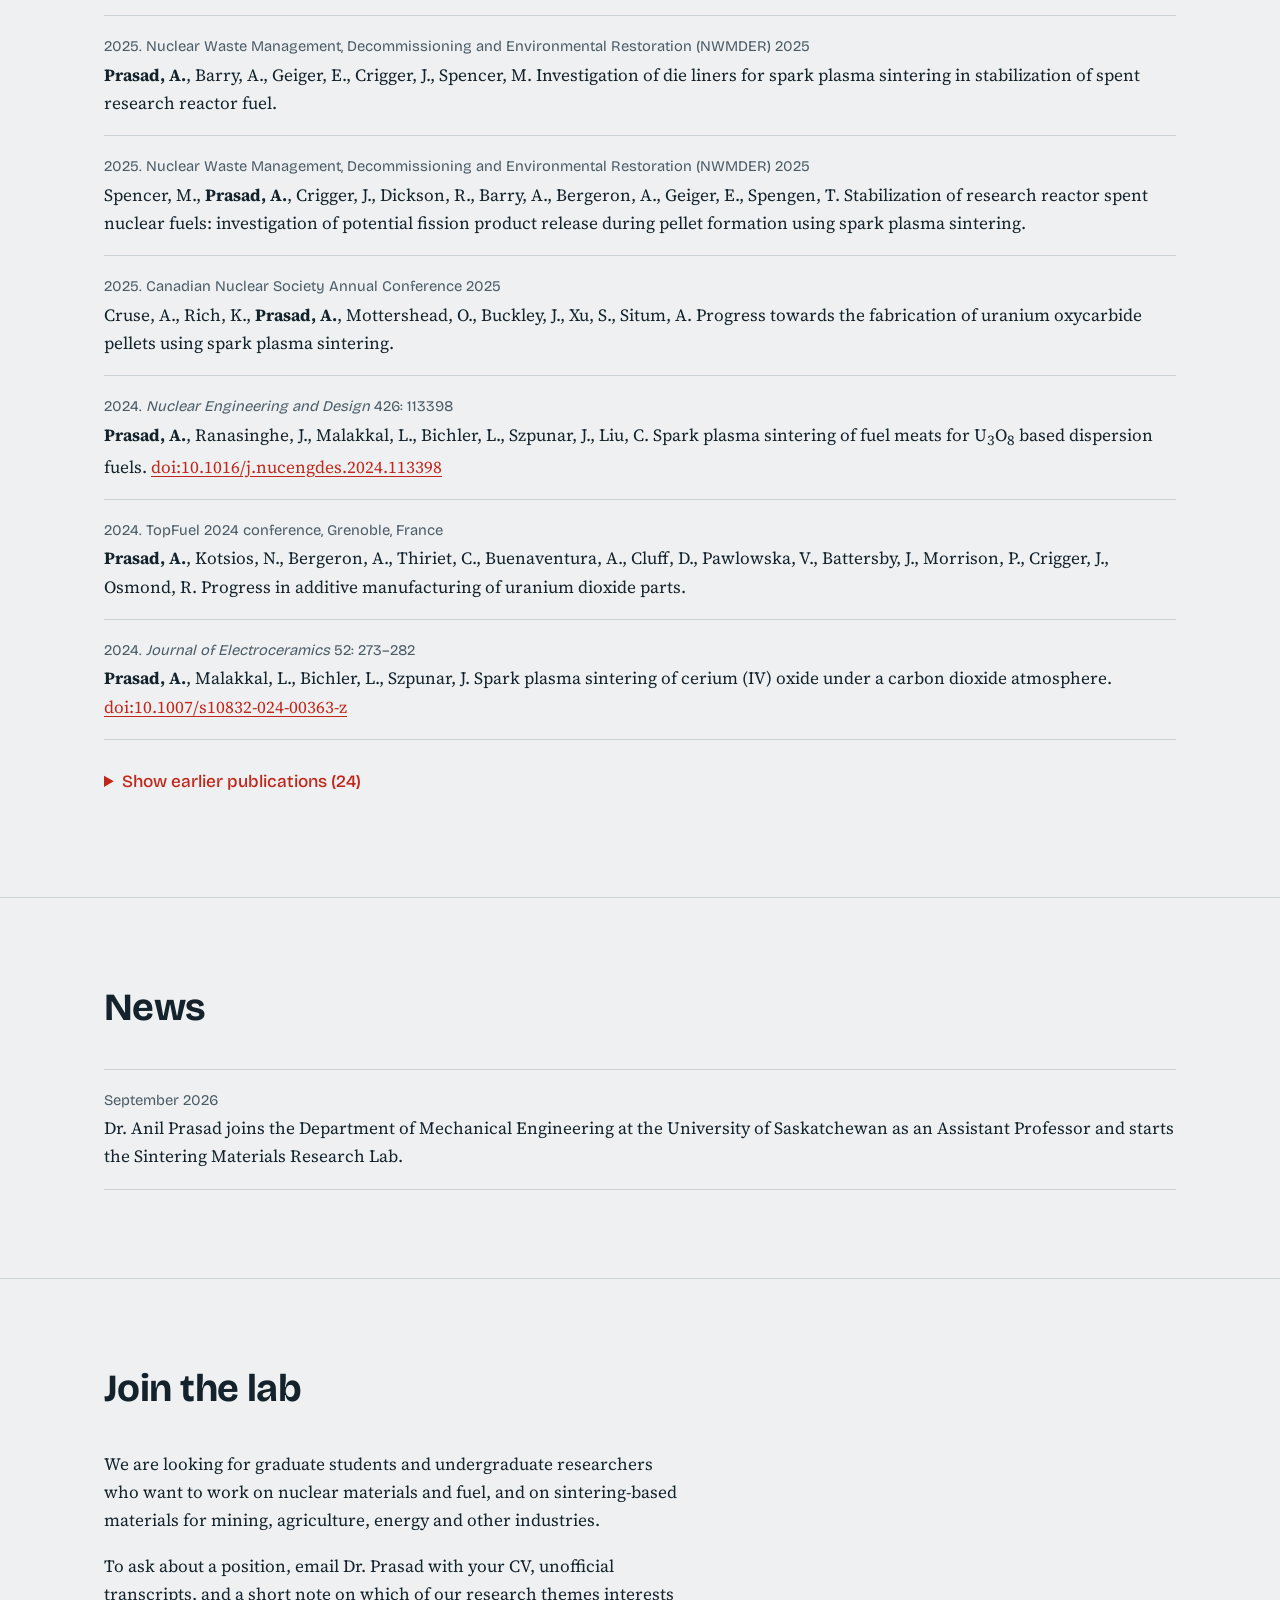
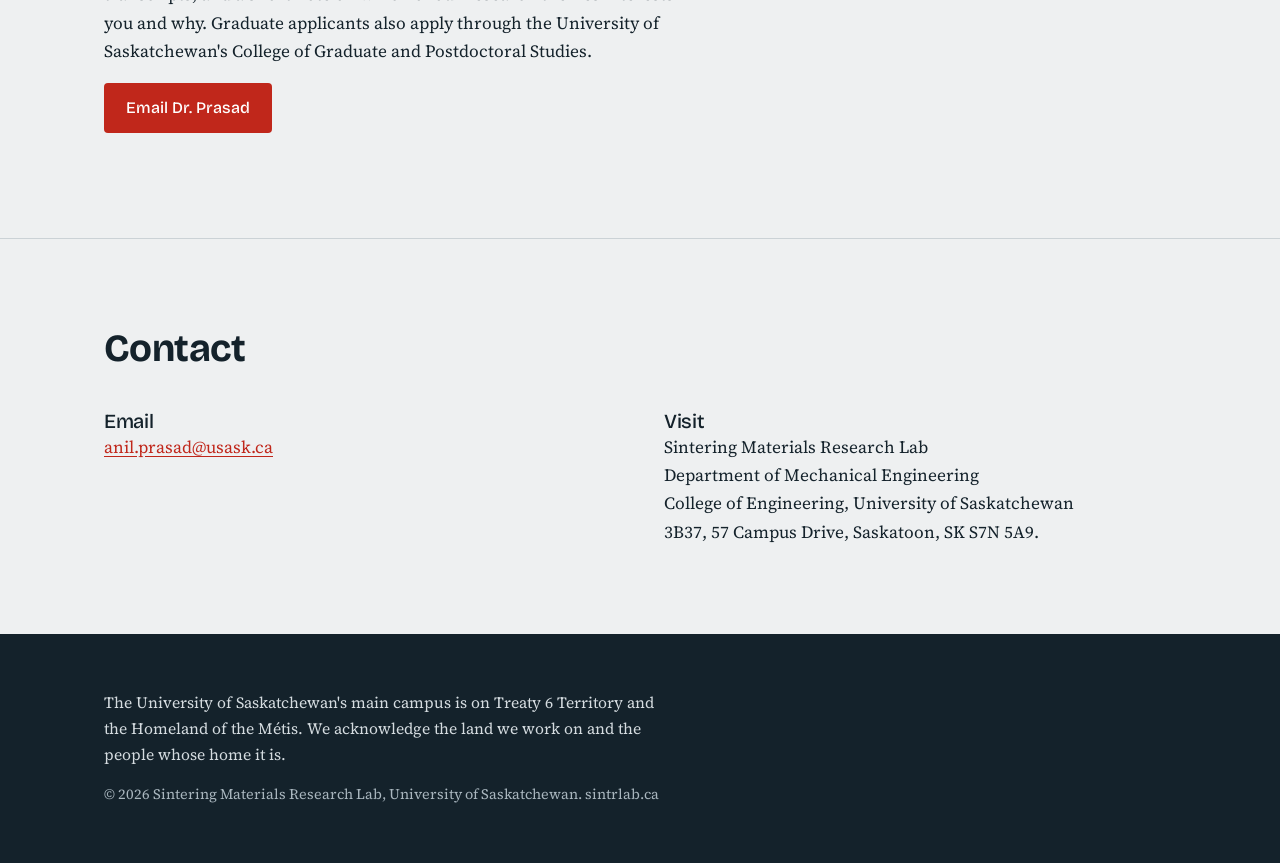
==== commit 6ad32661: "Add files via upload" ====
--- a/index.html
+++ b/index.html
@@ -210,7 +210,7 @@
       <a href="#capabilities">Capabilities</a>
       <a href="#people">People</a>
       <a href="#publications">Publications</a>
-      <span data-sim-menu><a href="simulators.html">Manufacturing Simulator</a></span>
+      <span data-sim-menu><a href="simulators.html">Sintrlab Quest</a></span>
       <a href="#join">Join the lab</a>
       <a href="#contact">Contact</a>
     </nav>
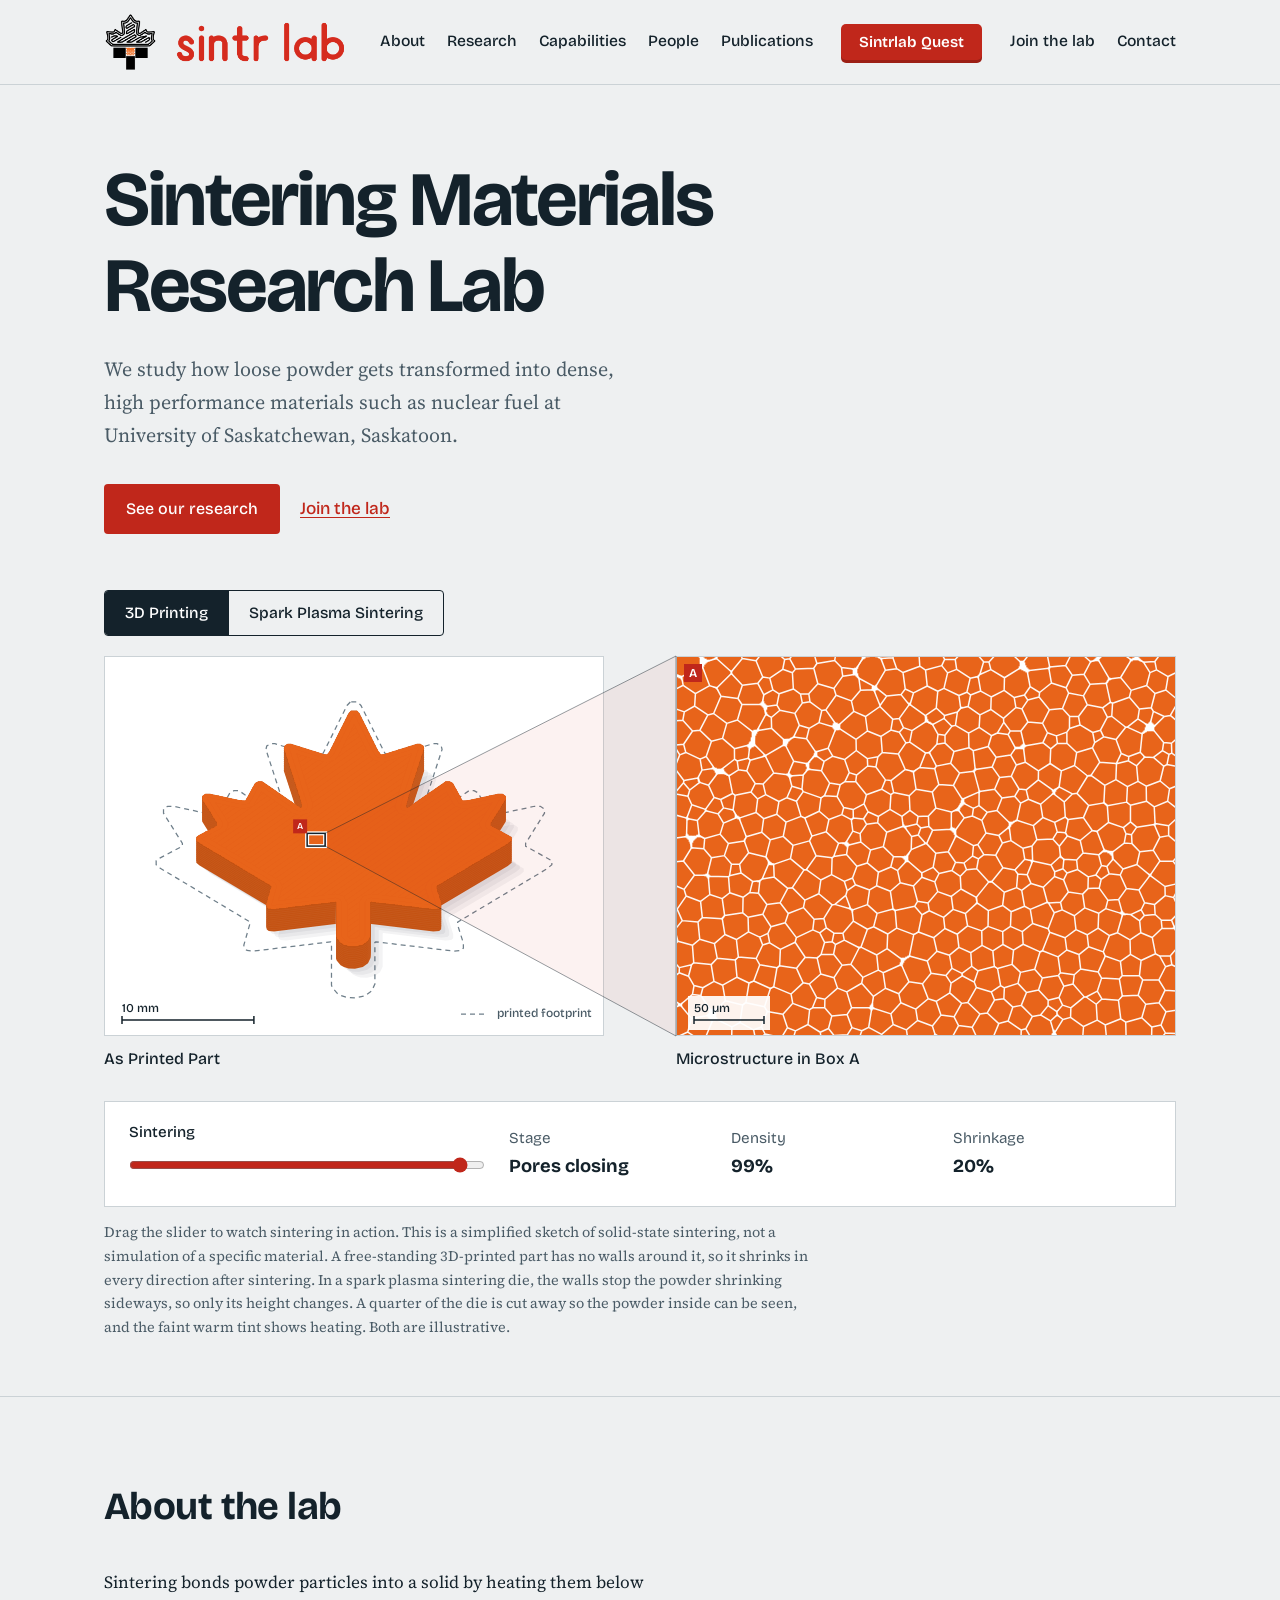
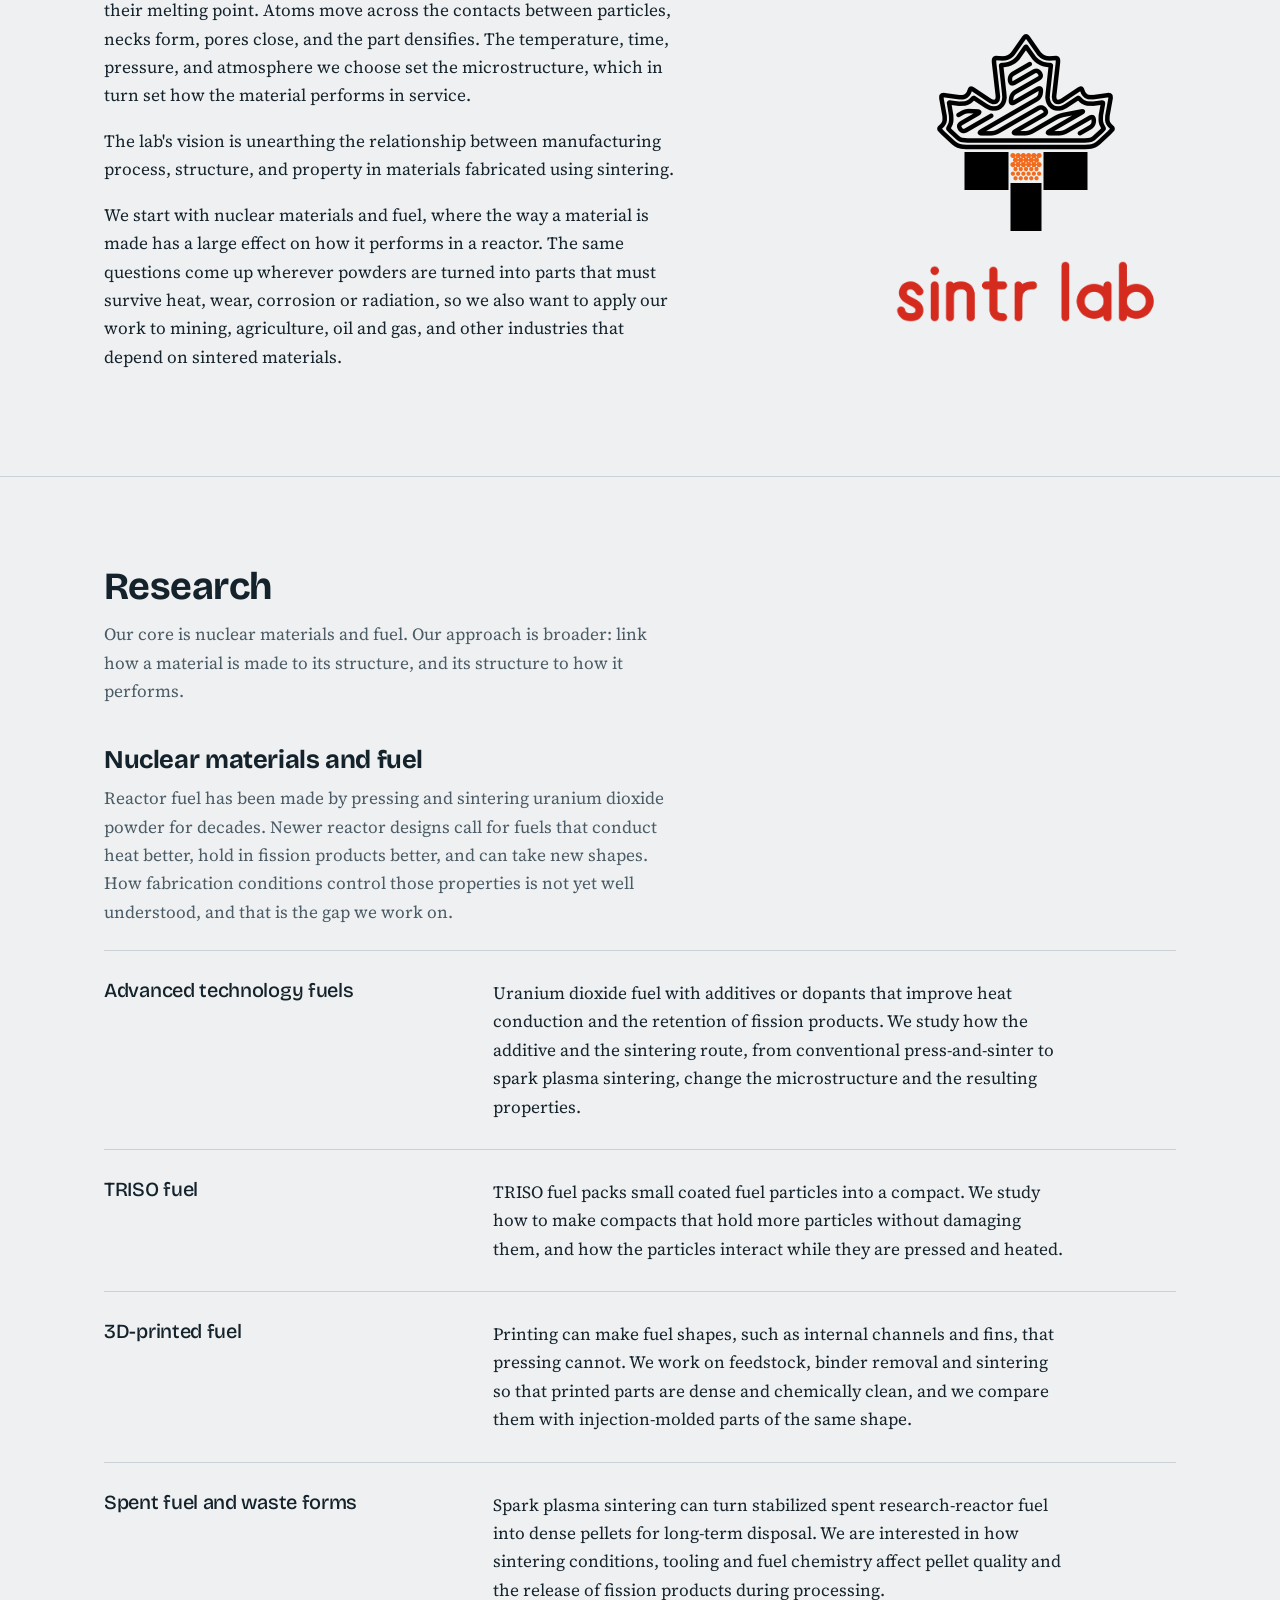
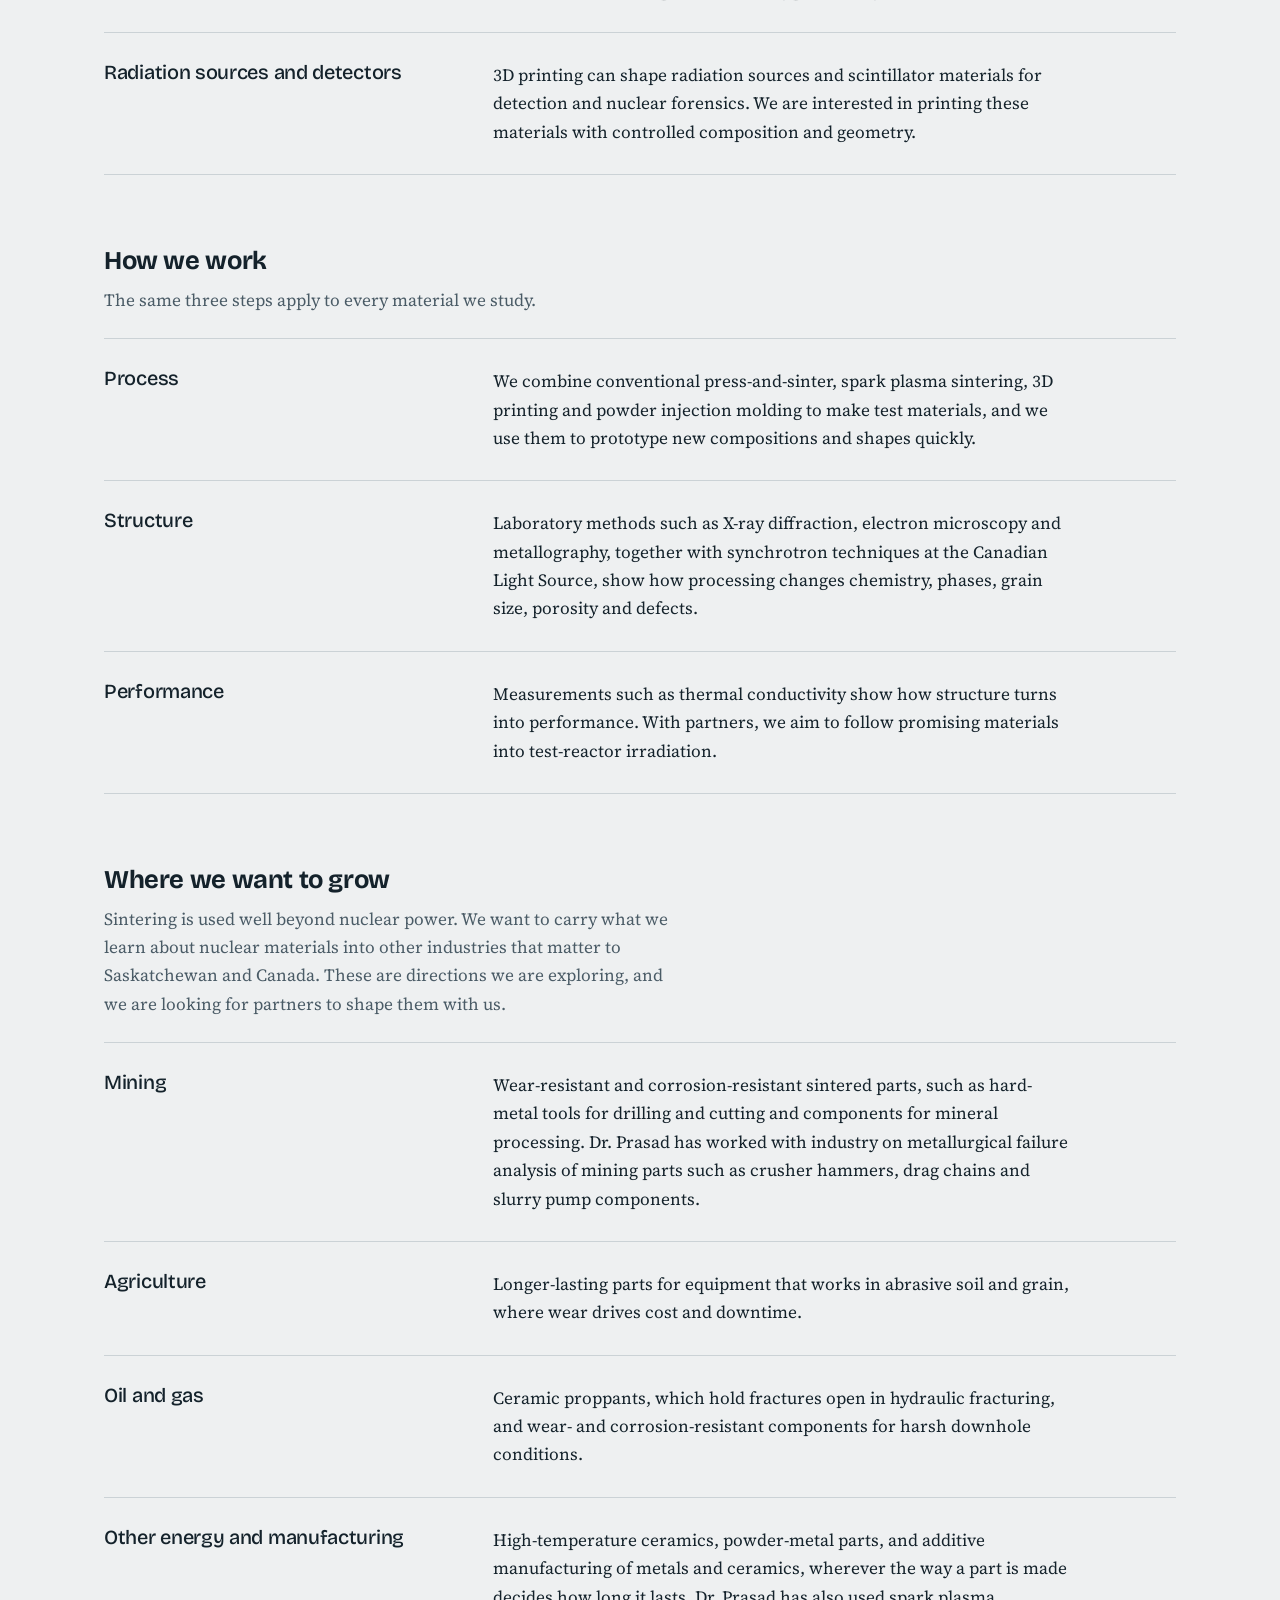
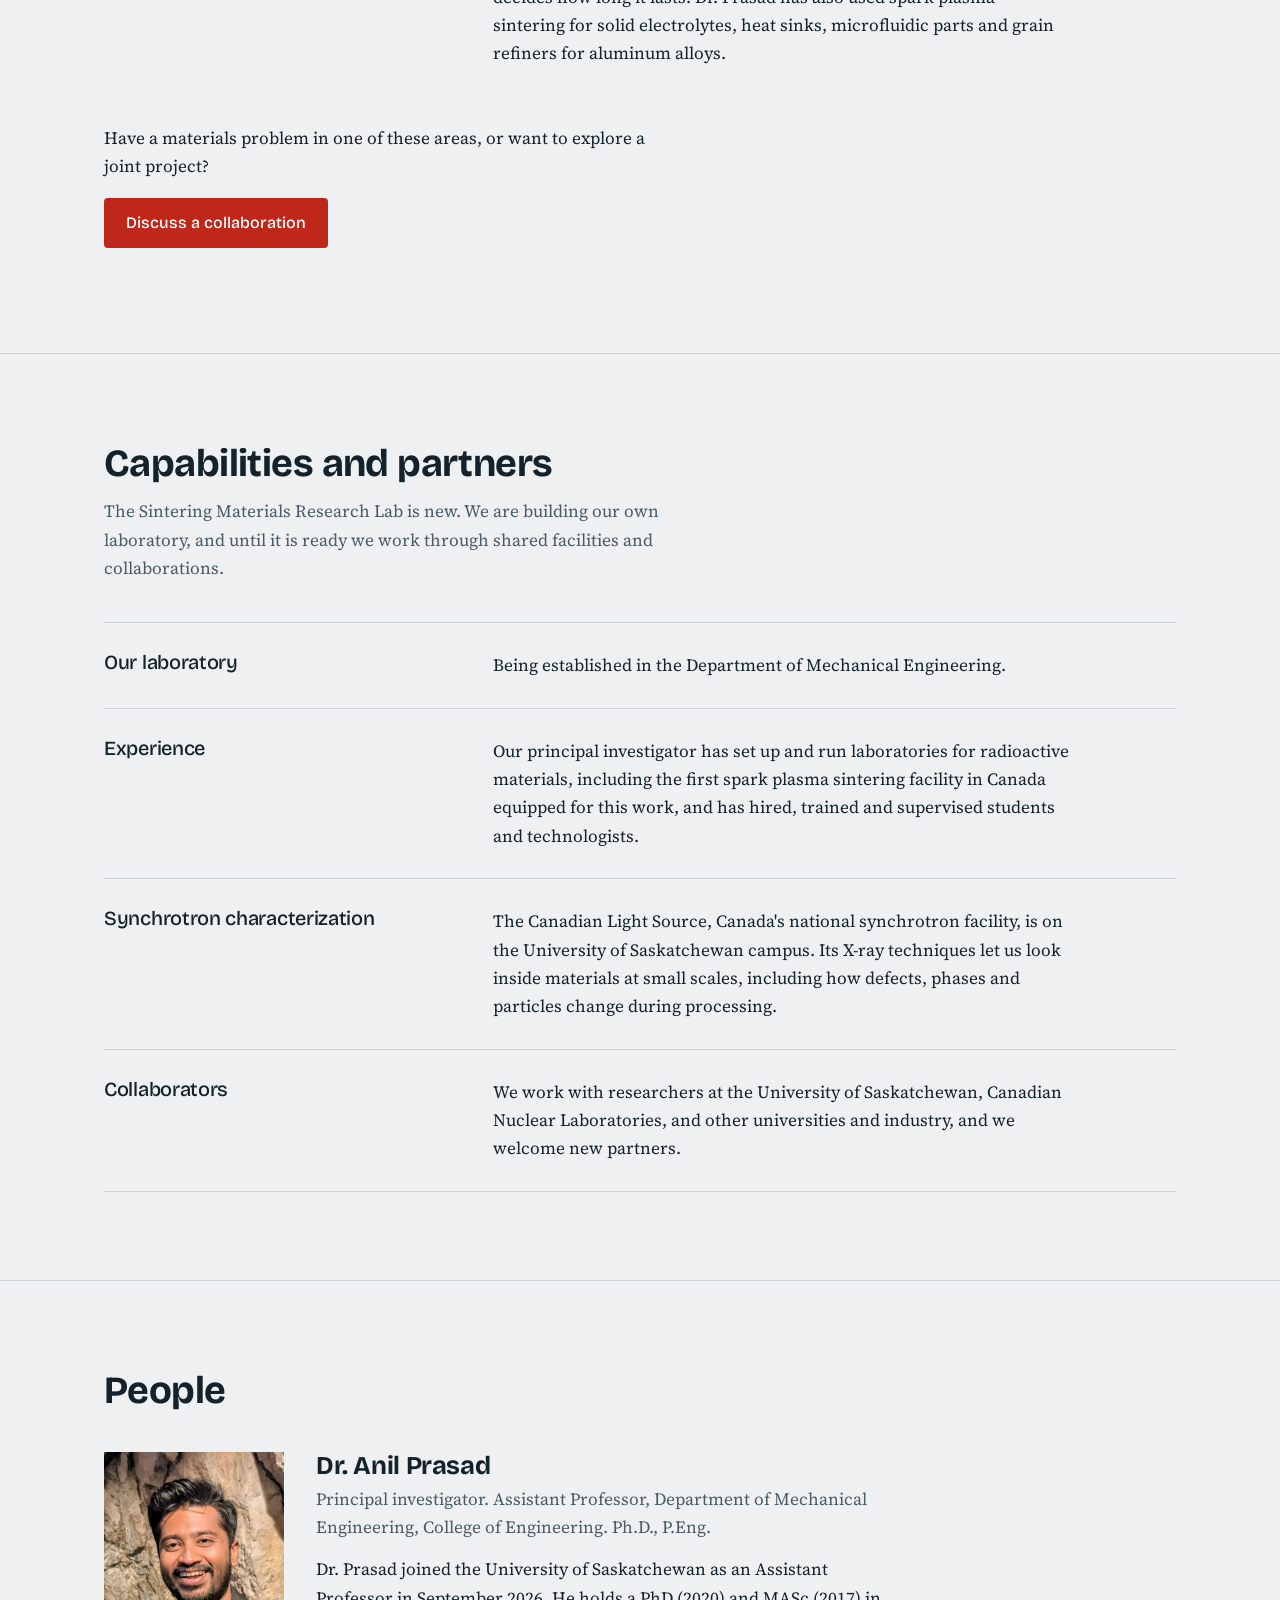
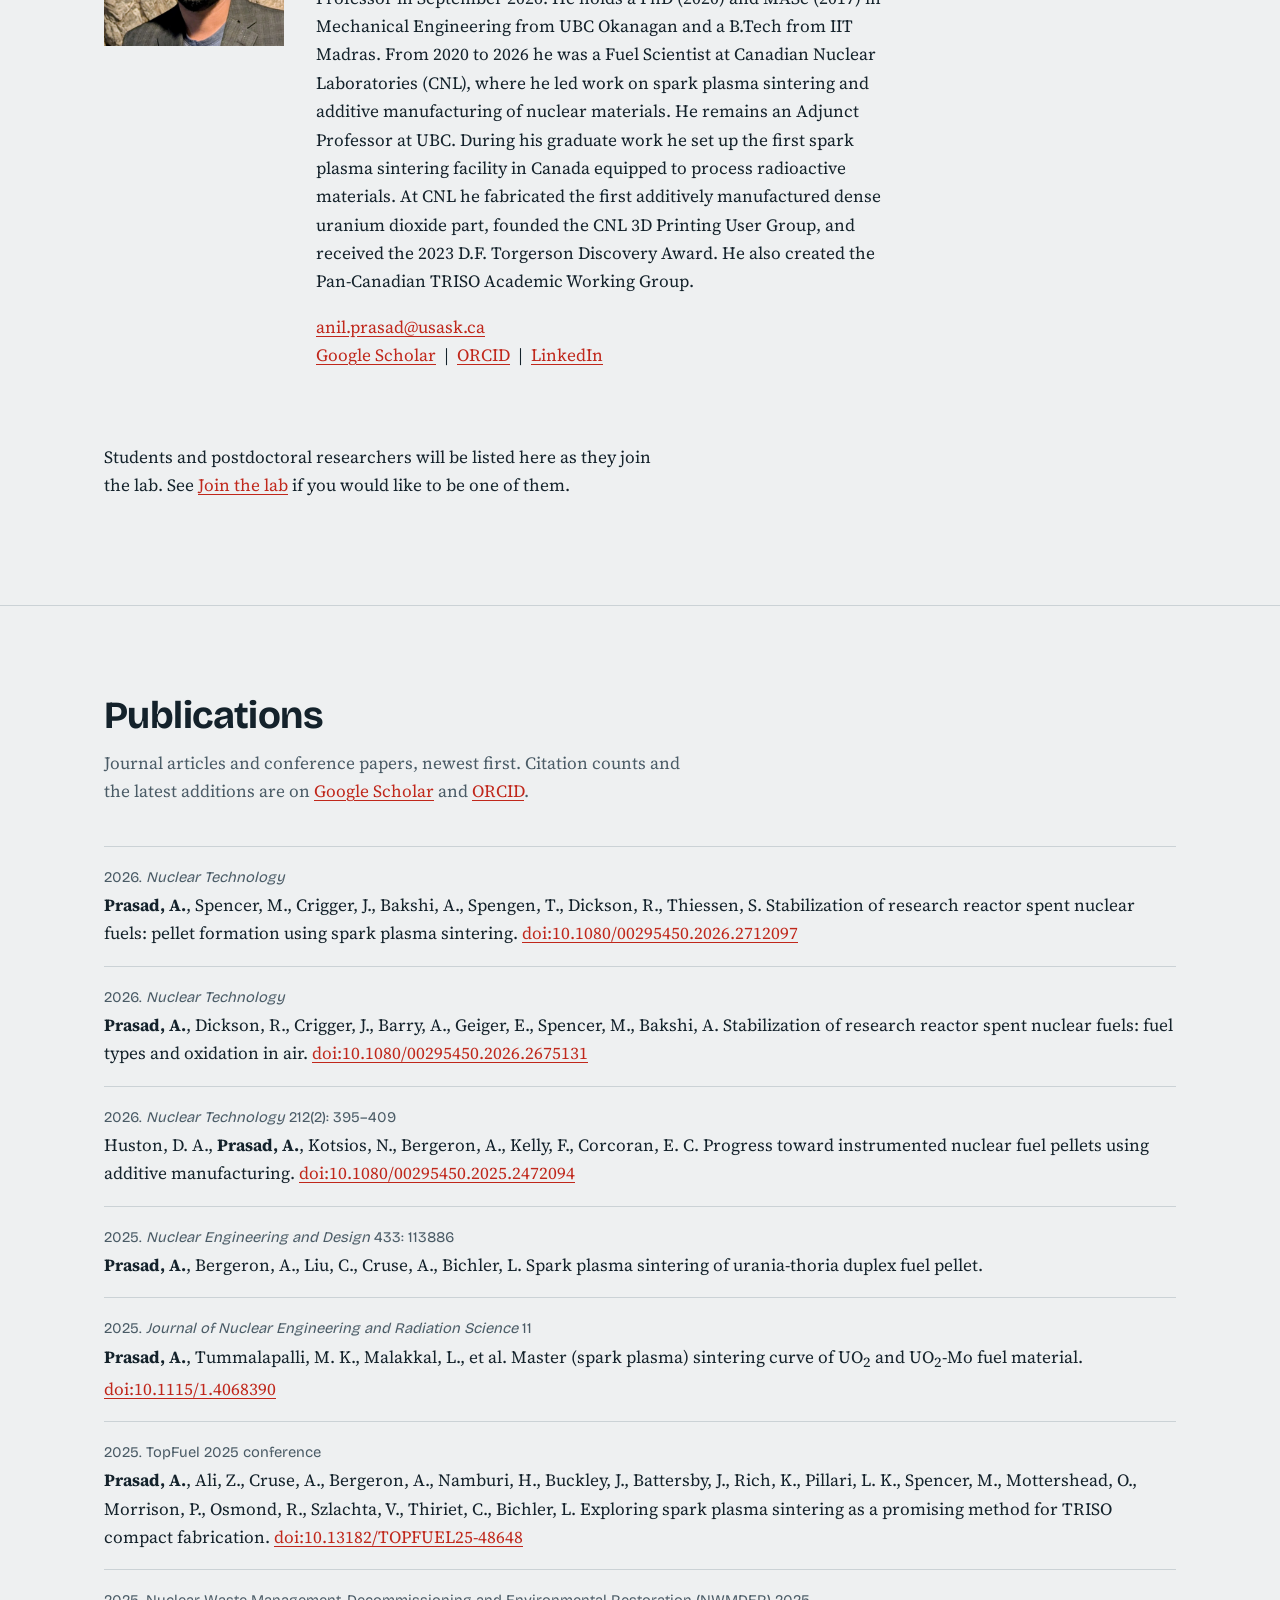
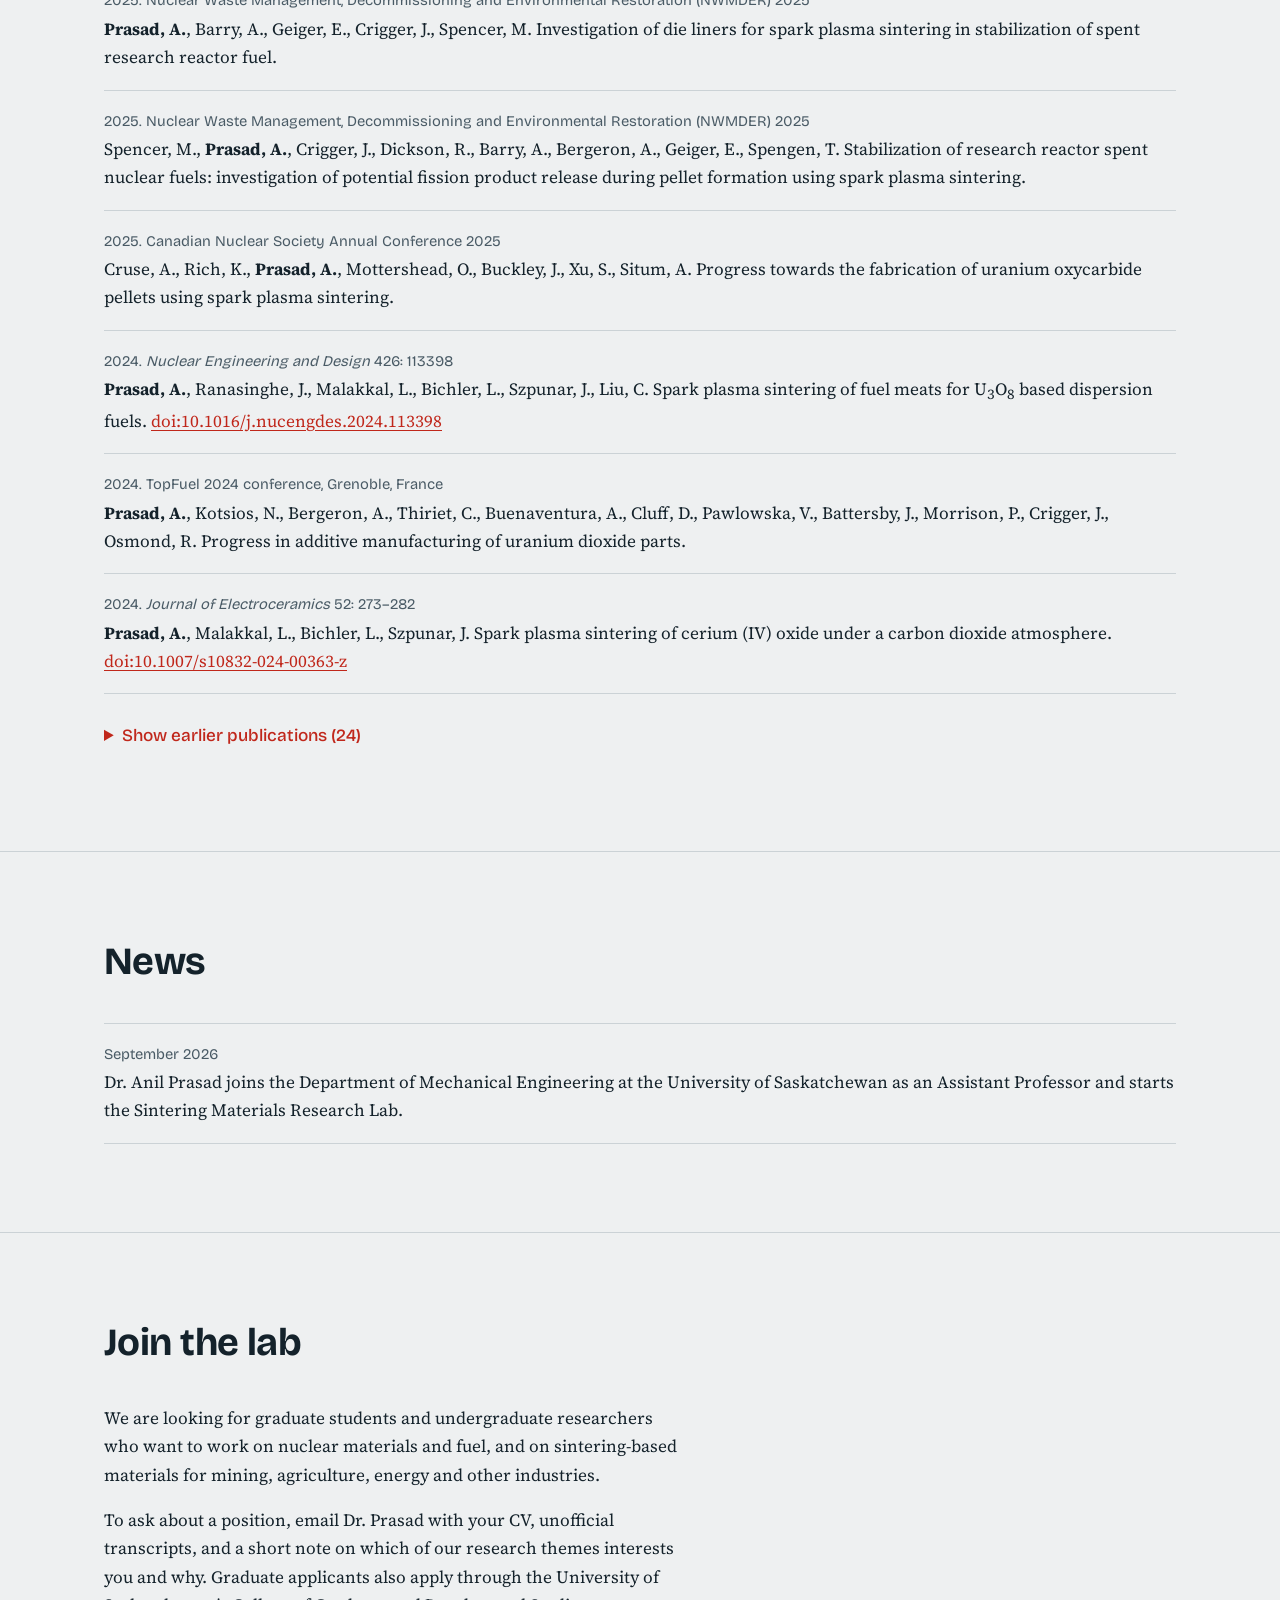
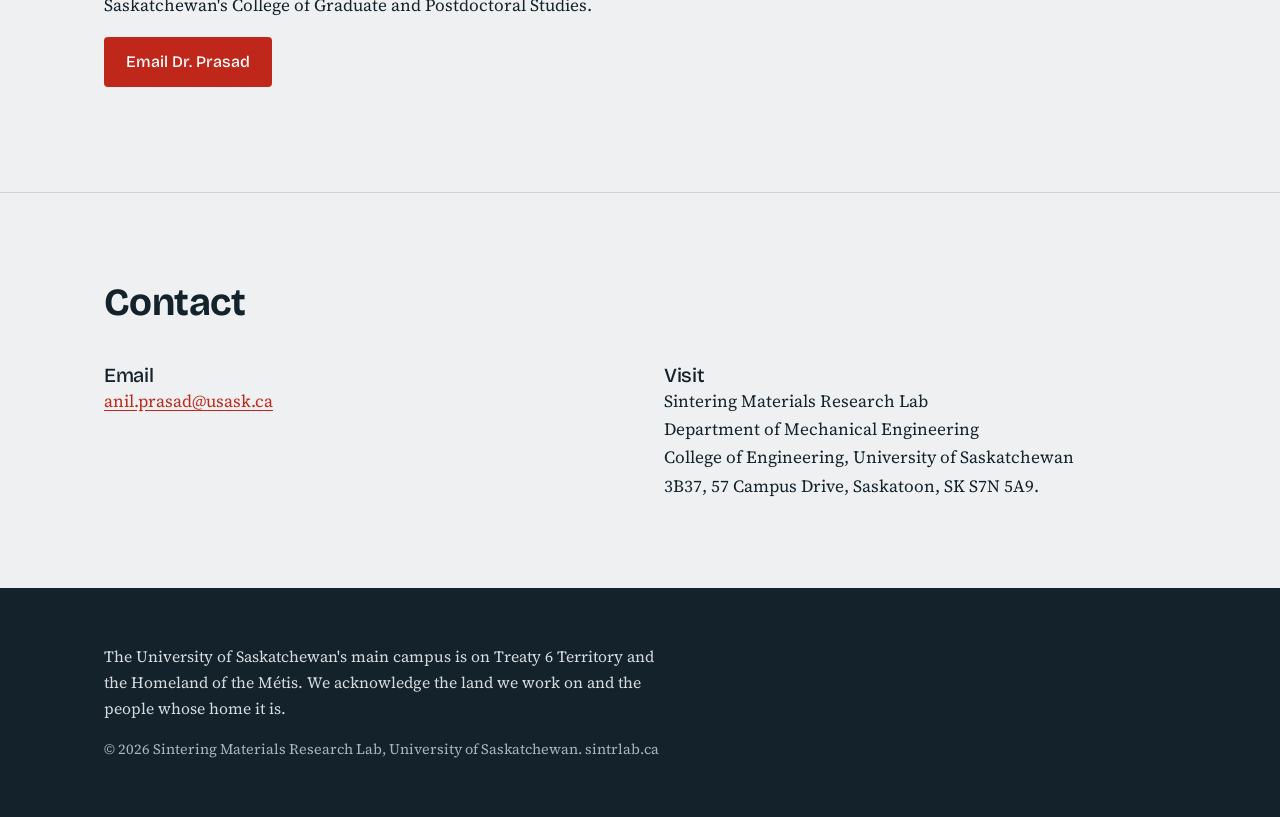
==== commit ec25f4ab: "Update index.html" ====
--- a/index.html
+++ b/index.html
@@ -11,7 +11,7 @@
 <meta property="og:url" content="https://sintrlab.ca/">
 <meta property="og:type" content="website">
 <meta name="theme-color" content="#EEF0F1">
-<link rel="icon" type="image/svg+xml" href="sintrlab_symbol.svg">
+<link rel="icon" type="image/svg+xml" href="sintrlab_symbol.png">
 <link rel="preconnect" href="https://fonts.googleapis.com">
 <link rel="preconnect" href="https://fonts.gstatic.com" crossorigin>
 <link href="https://fonts.googleapis.com/css2?family=Bricolage+Grotesque:opsz,wght@12..96,500;12..96,700&family=Source+Serif+4:ital,opsz,wght@0,8..60,400;0,8..60,600;1,8..60,400&display=swap" rel="stylesheet">
@@ -203,7 +203,7 @@
  
 <header class="site-header">
   <div class="wrap">
-    <a class="brand" href="#top" aria-label="Sintering Materials Research Lab, back to top"><img class="brand-symbol" src="sintrlab_symbol.svg" alt="" width="380" height="414"><img class="brand-word" src="sintrlab_wordmark.svg" alt="Sintr lab" width="442" height="116"></a>
+    <a class="brand" href="#top" aria-label="Sintering Materials Research Lab, back to top"><img class="brand-symbol" src="sintrlab_symbol.png" alt="" width="380" height="414"><img class="brand-word" src="sintrlab_wordmark.png" alt="Sintr lab" width="442" height="116"></a>
     <nav class="nav" aria-label="Main">
       <a href="#about">About</a>
       <a href="#research">Research</a>
@@ -274,8 +274,8 @@
           <p>We start with nuclear materials and fuel, where the way a material is made has a large effect on how it performs in a reactor. The same questions come up wherever powders are turned into parts that must survive heat, wear, corrosion or radiation, so we also want to apply our work to mining, agriculture, oil and gas, and other industries that depend on sintered materials.</p>
         </div>
         <div class="about-logo">
-          <img class="about-symbol" src="sintrlab_symbol.svg" alt="Sintr lab symbol: a maple leaf filled with a printed tool-path pattern, above pressing blocks and packed orange particles." width="380" height="414">
-          <img class="about-word" src="sintrlab_wordmark.svg" alt="sintr lab" width="442" height="116">
+          <img class="about-symbol" src="sintrlab_symbol.png" alt="Sintr lab symbol: a maple leaf filled with a printed tool-path pattern, above pressing blocks and packed orange particles." width="380" height="414">
+          <img class="about-word" src="sintrlab_wordmark.png" alt="sintr lab" width="442" height="116">
         </div>
       </div>
     </div>
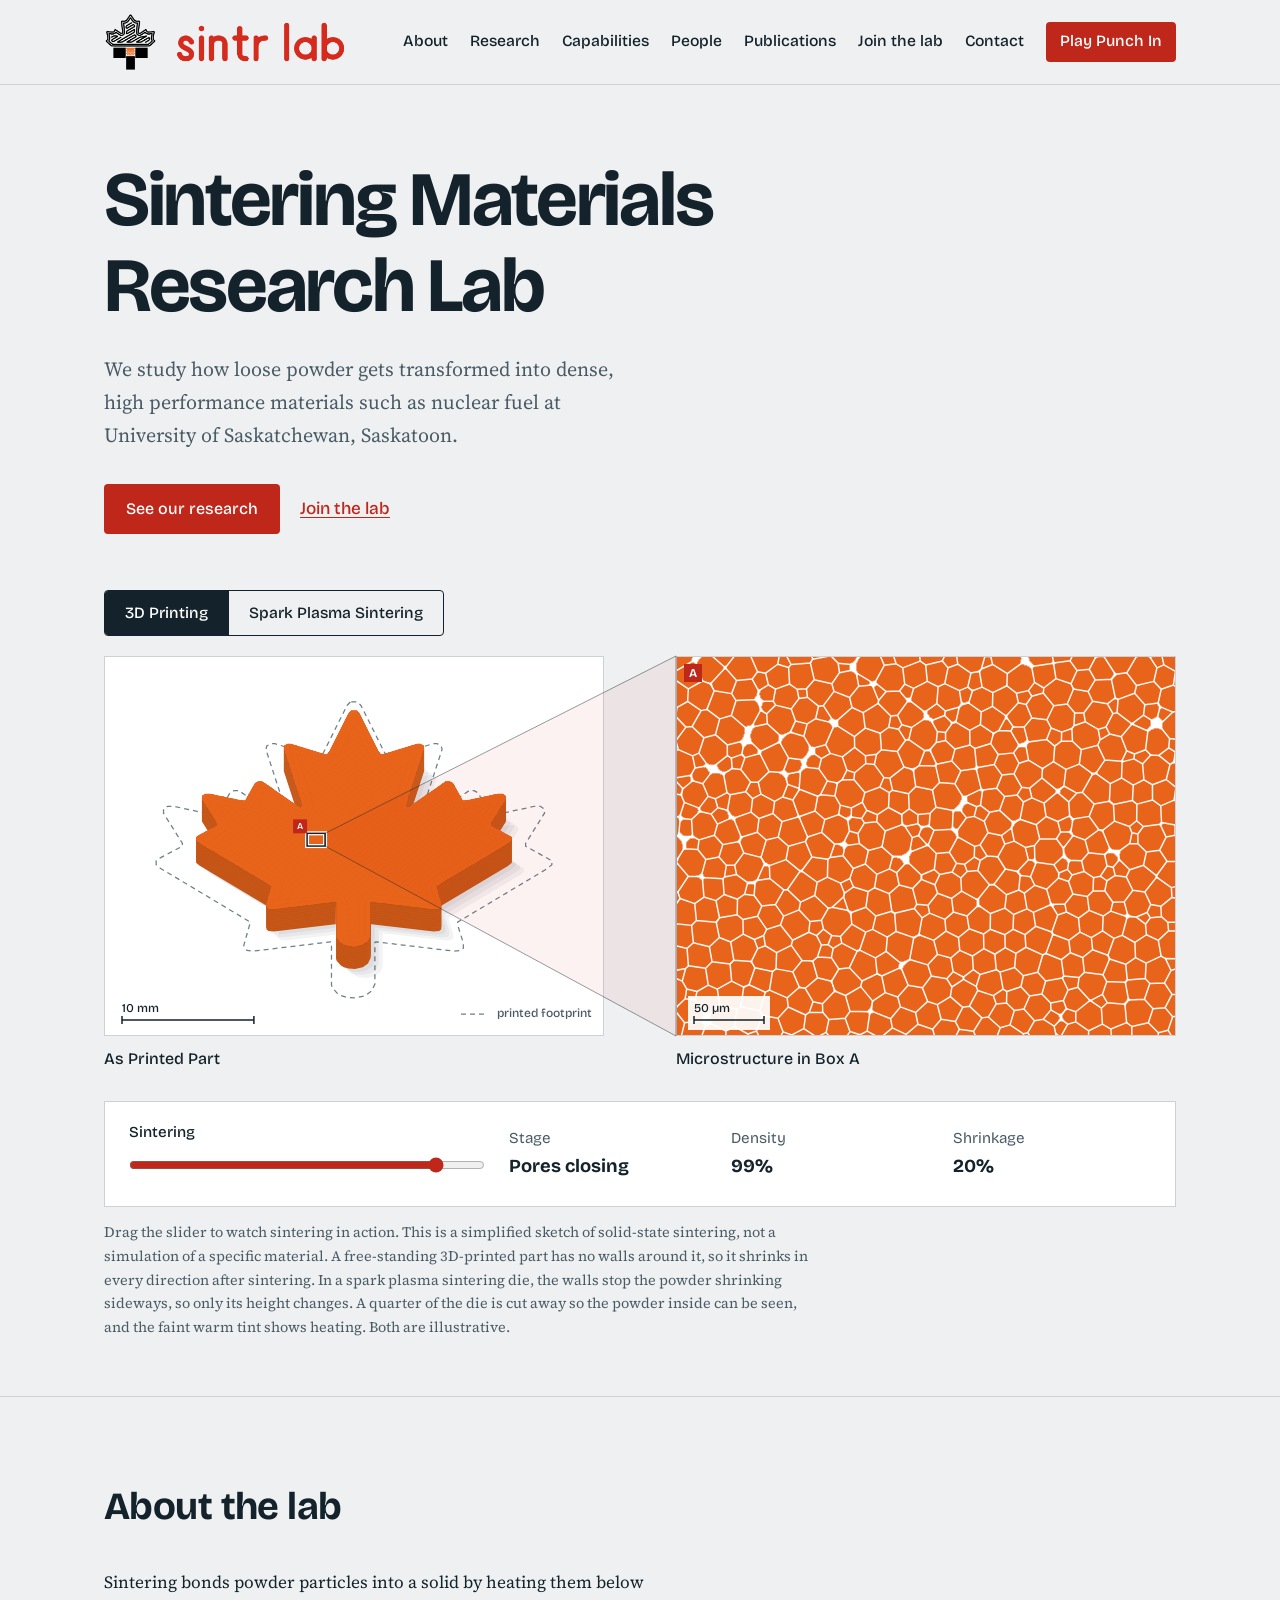
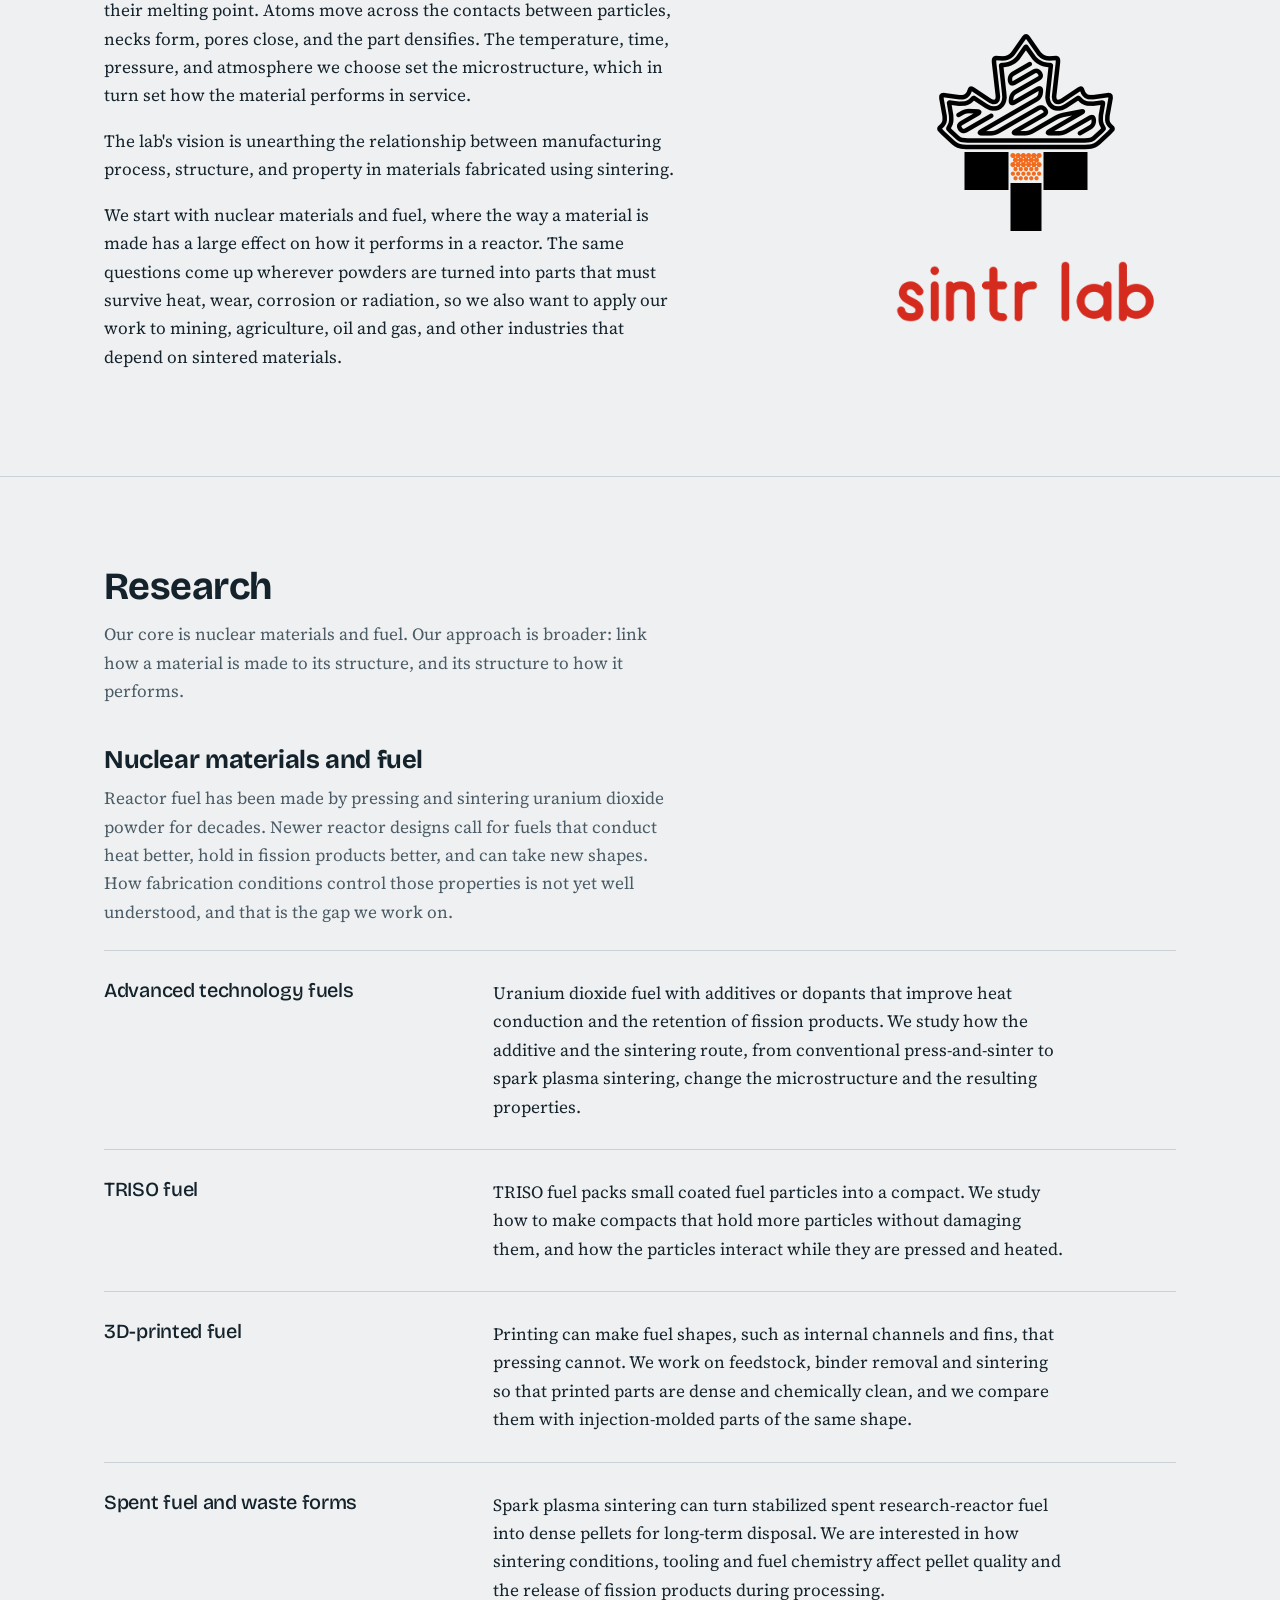
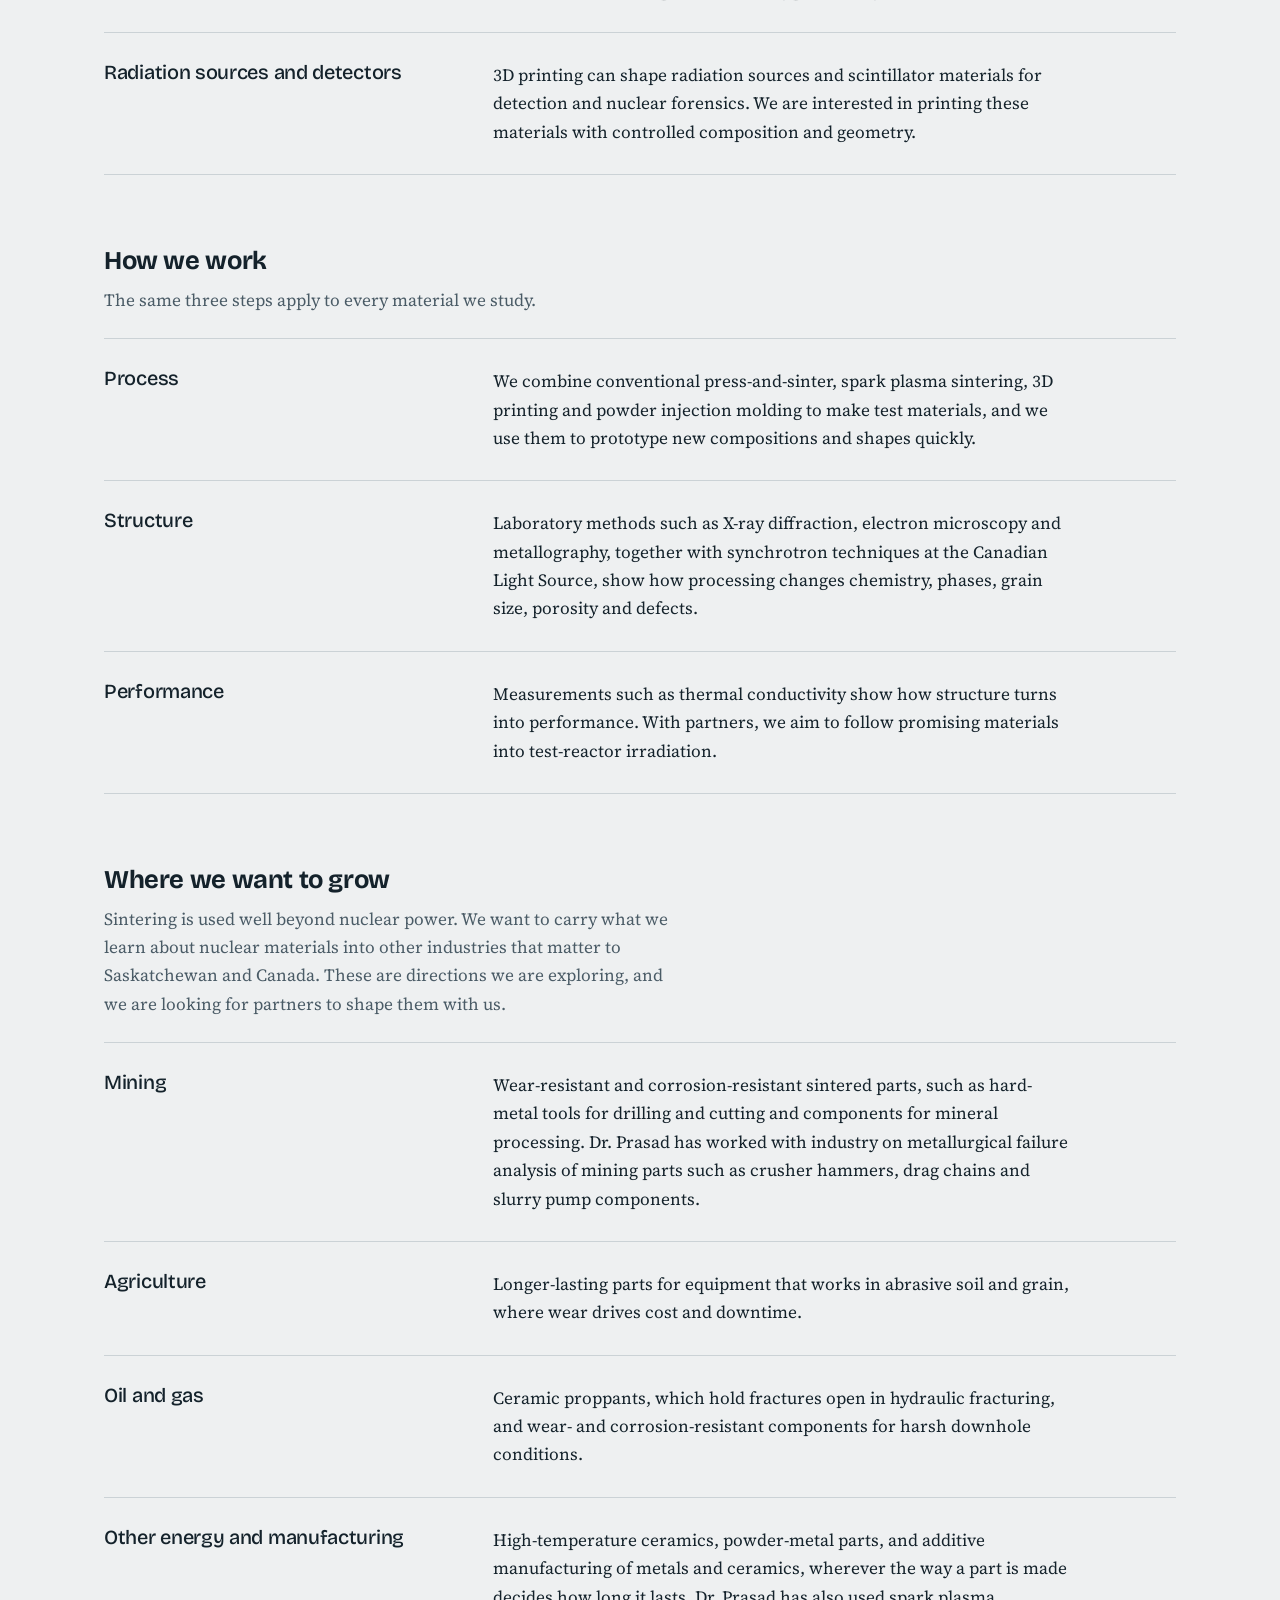
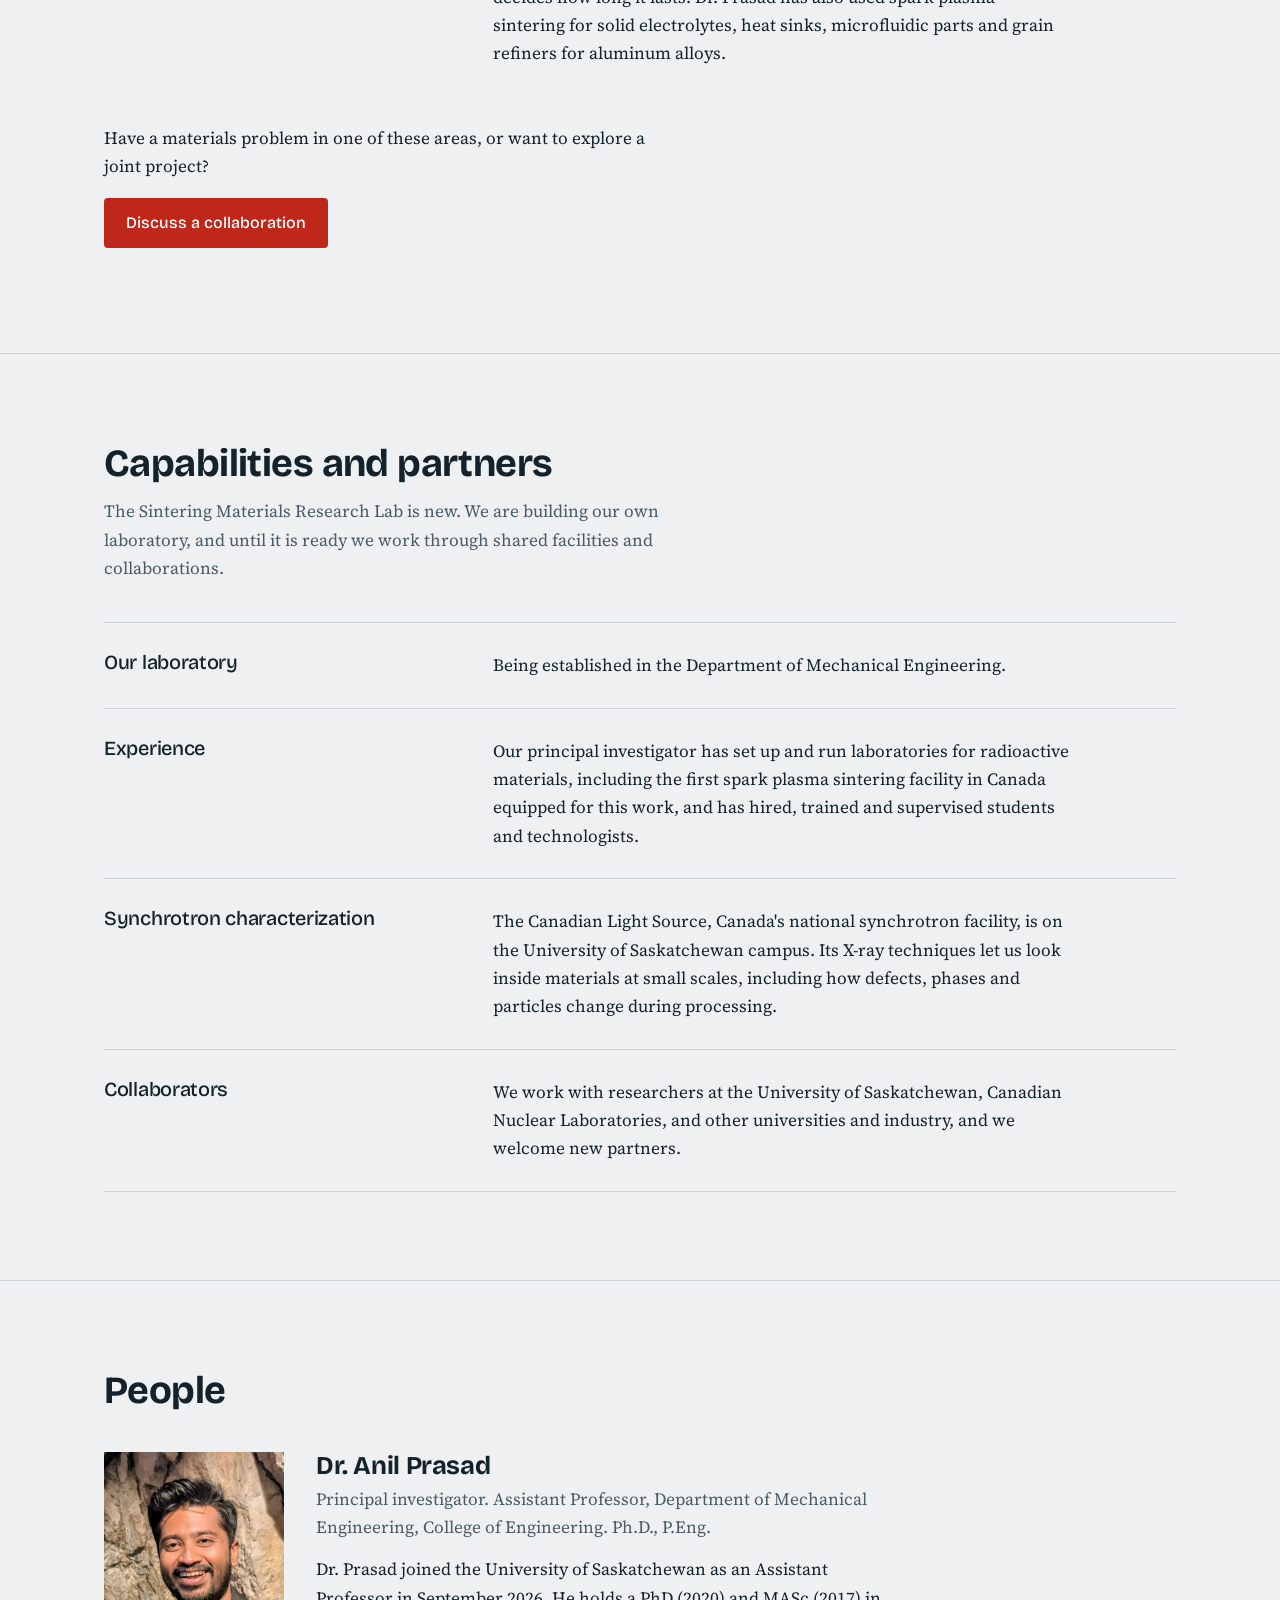
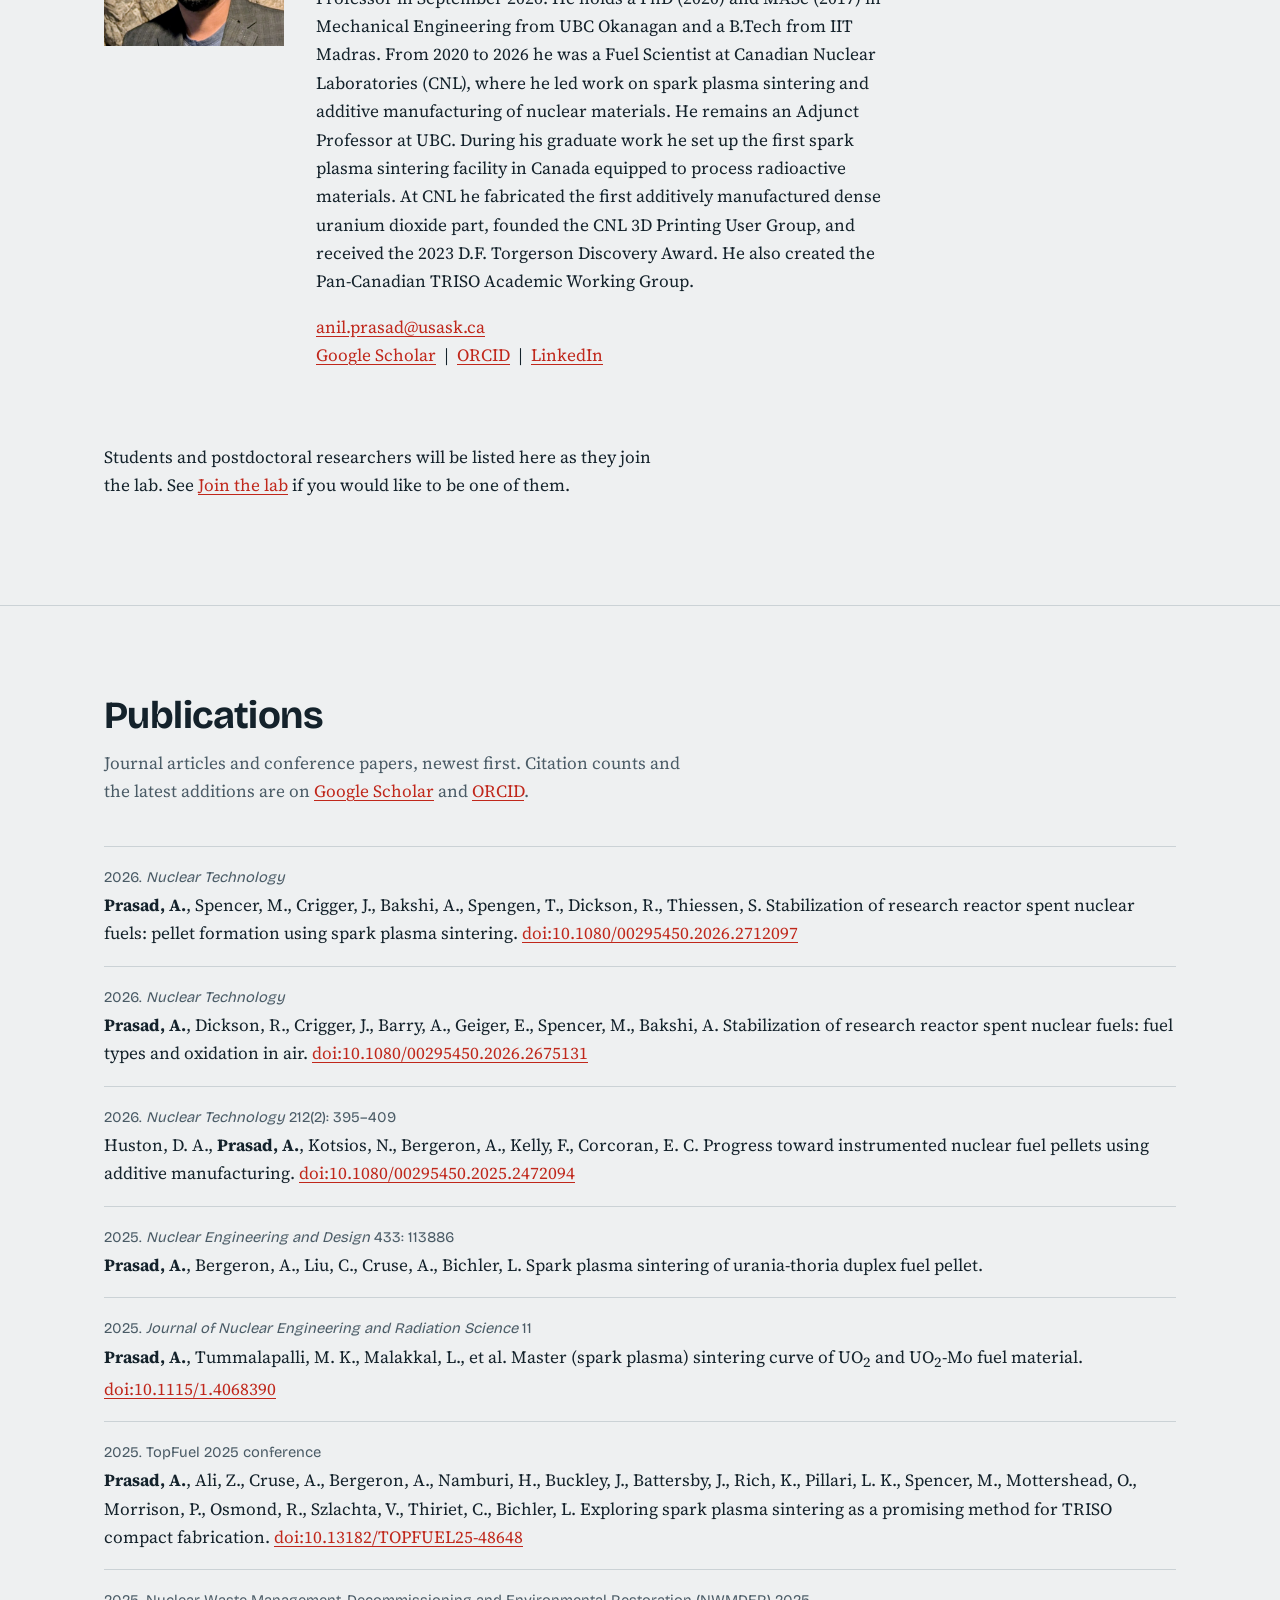
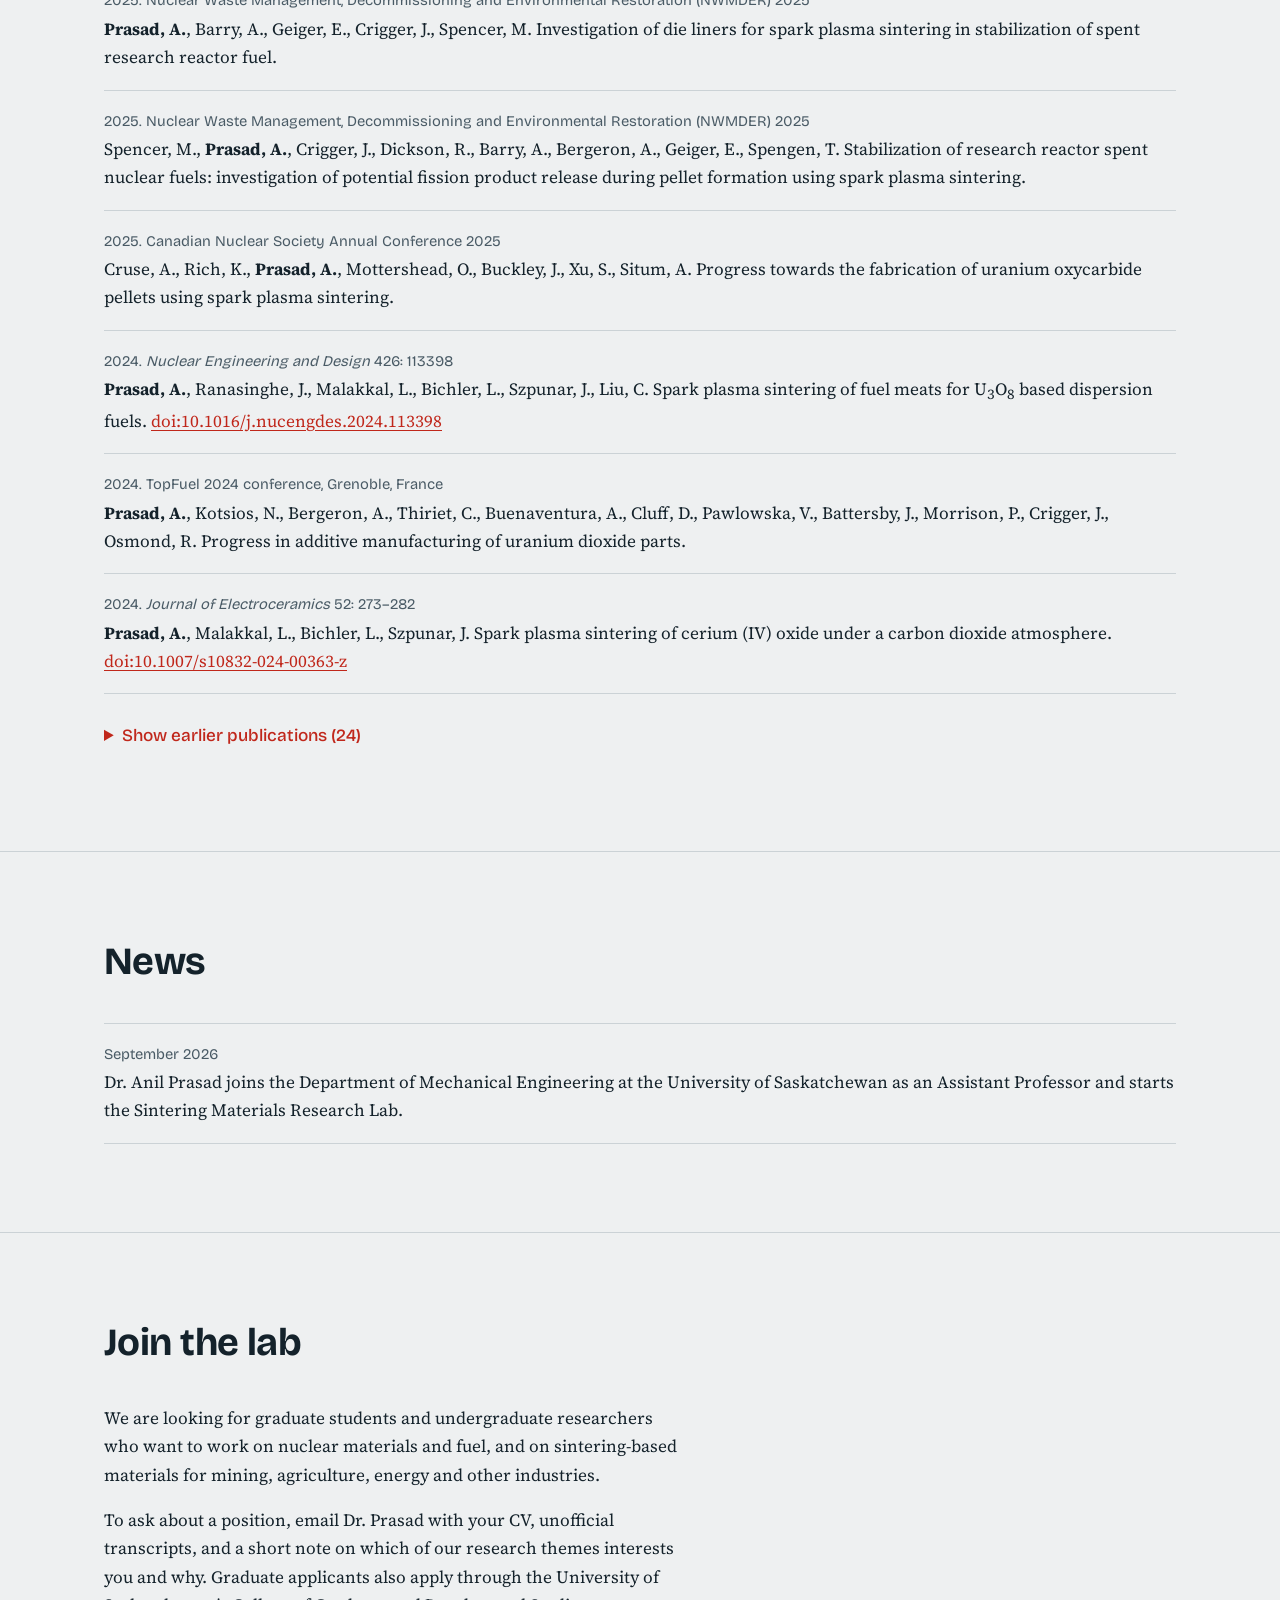
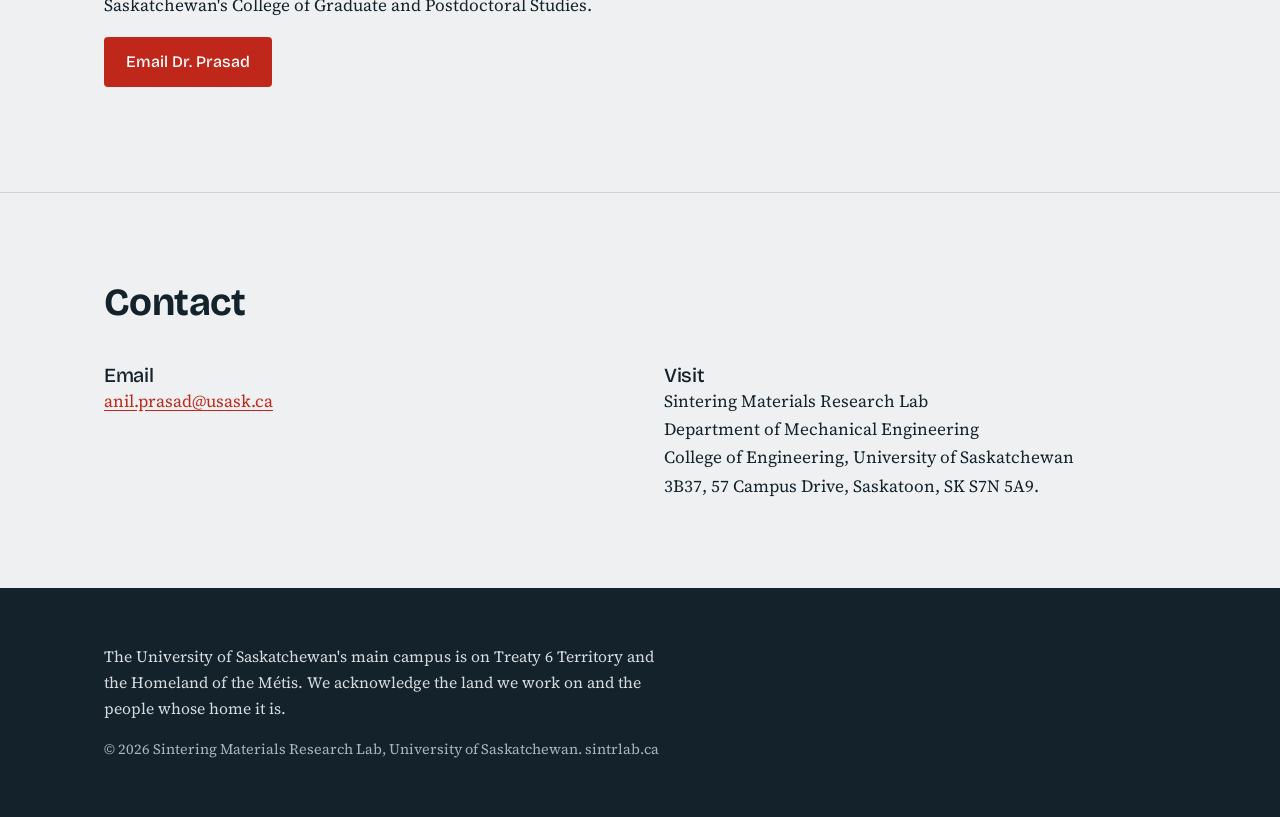
==== commit 4f5cdea6: "Update index.html" ====
--- a/index.html
+++ b/index.html
@@ -86,9 +86,11 @@
 .brand-word { height: 46px; width: auto; display: block; }
  
 .hero-grid { display: block; }
-.nav { display: flex; gap: 22px; flex-wrap: wrap; }
+.nav { display: flex; gap: 22px; flex-wrap: wrap; align-items: center; }
 .nav a { font-family: var(--head); font-weight: 500; font-size: 0.98rem; color: var(--ink); text-decoration: none; padding: 4px 0; border-bottom: 2px solid transparent; }
 .nav a:hover { border-bottom-color: var(--accent); color: var(--ink); }
+.nav a.nav-game { background: var(--accent); color: #fff; padding: 6px 14px; border-radius: 4px; border-bottom-color: transparent; }
+.nav a.nav-game:hover { background: var(--accent-deep); color: #fff; border-bottom-color: transparent; }
  
 /* Hero */
 .hero { padding: 72px 0 56px; }
@@ -210,9 +212,9 @@
       <a href="#capabilities">Capabilities</a>
       <a href="#people">People</a>
       <a href="#publications">Publications</a>
-      <span data-sim-menu><a href="simulators.html">Sintrlab Quest</a></span>
       <a href="#join">Join the lab</a>
       <a href="#contact">Contact</a>
+      <a class="nav-game" href="punch-in/index.html">Play Punch In</a>
     </nav>
   </div>
 </header>
